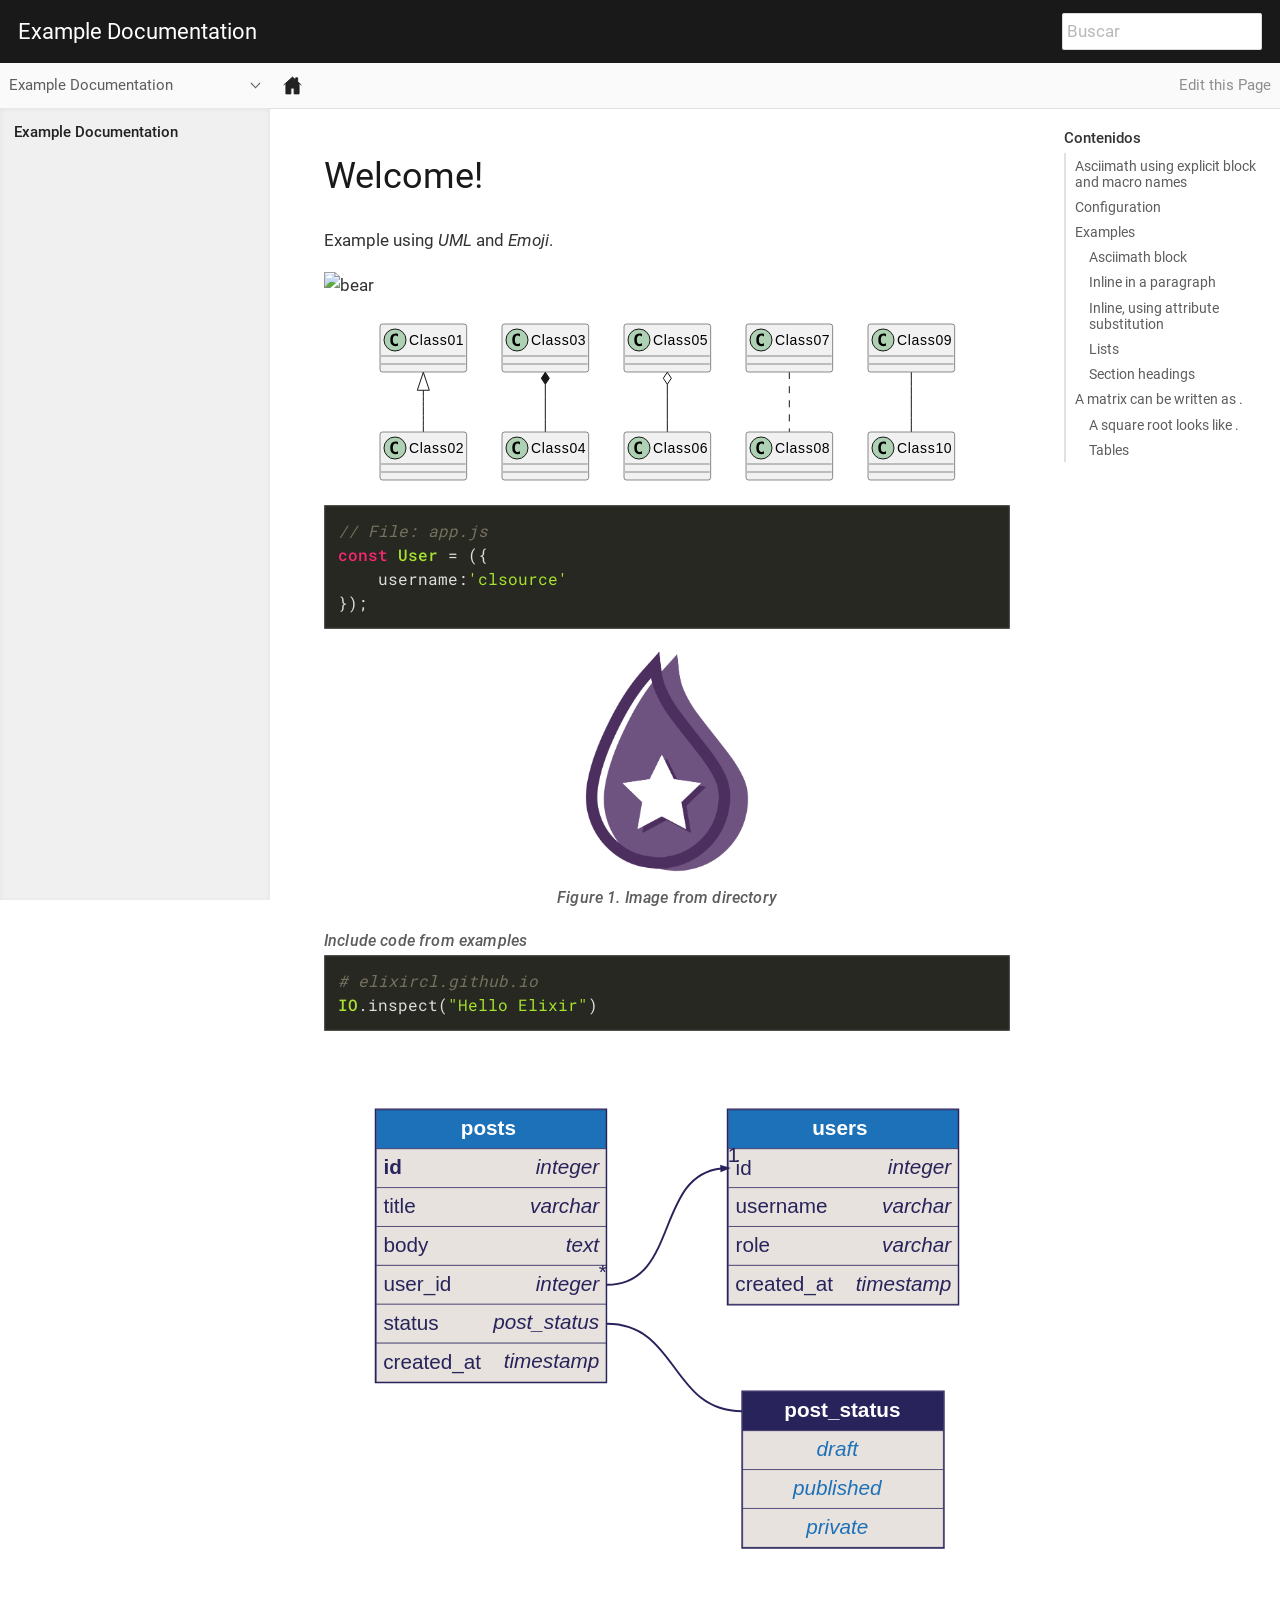
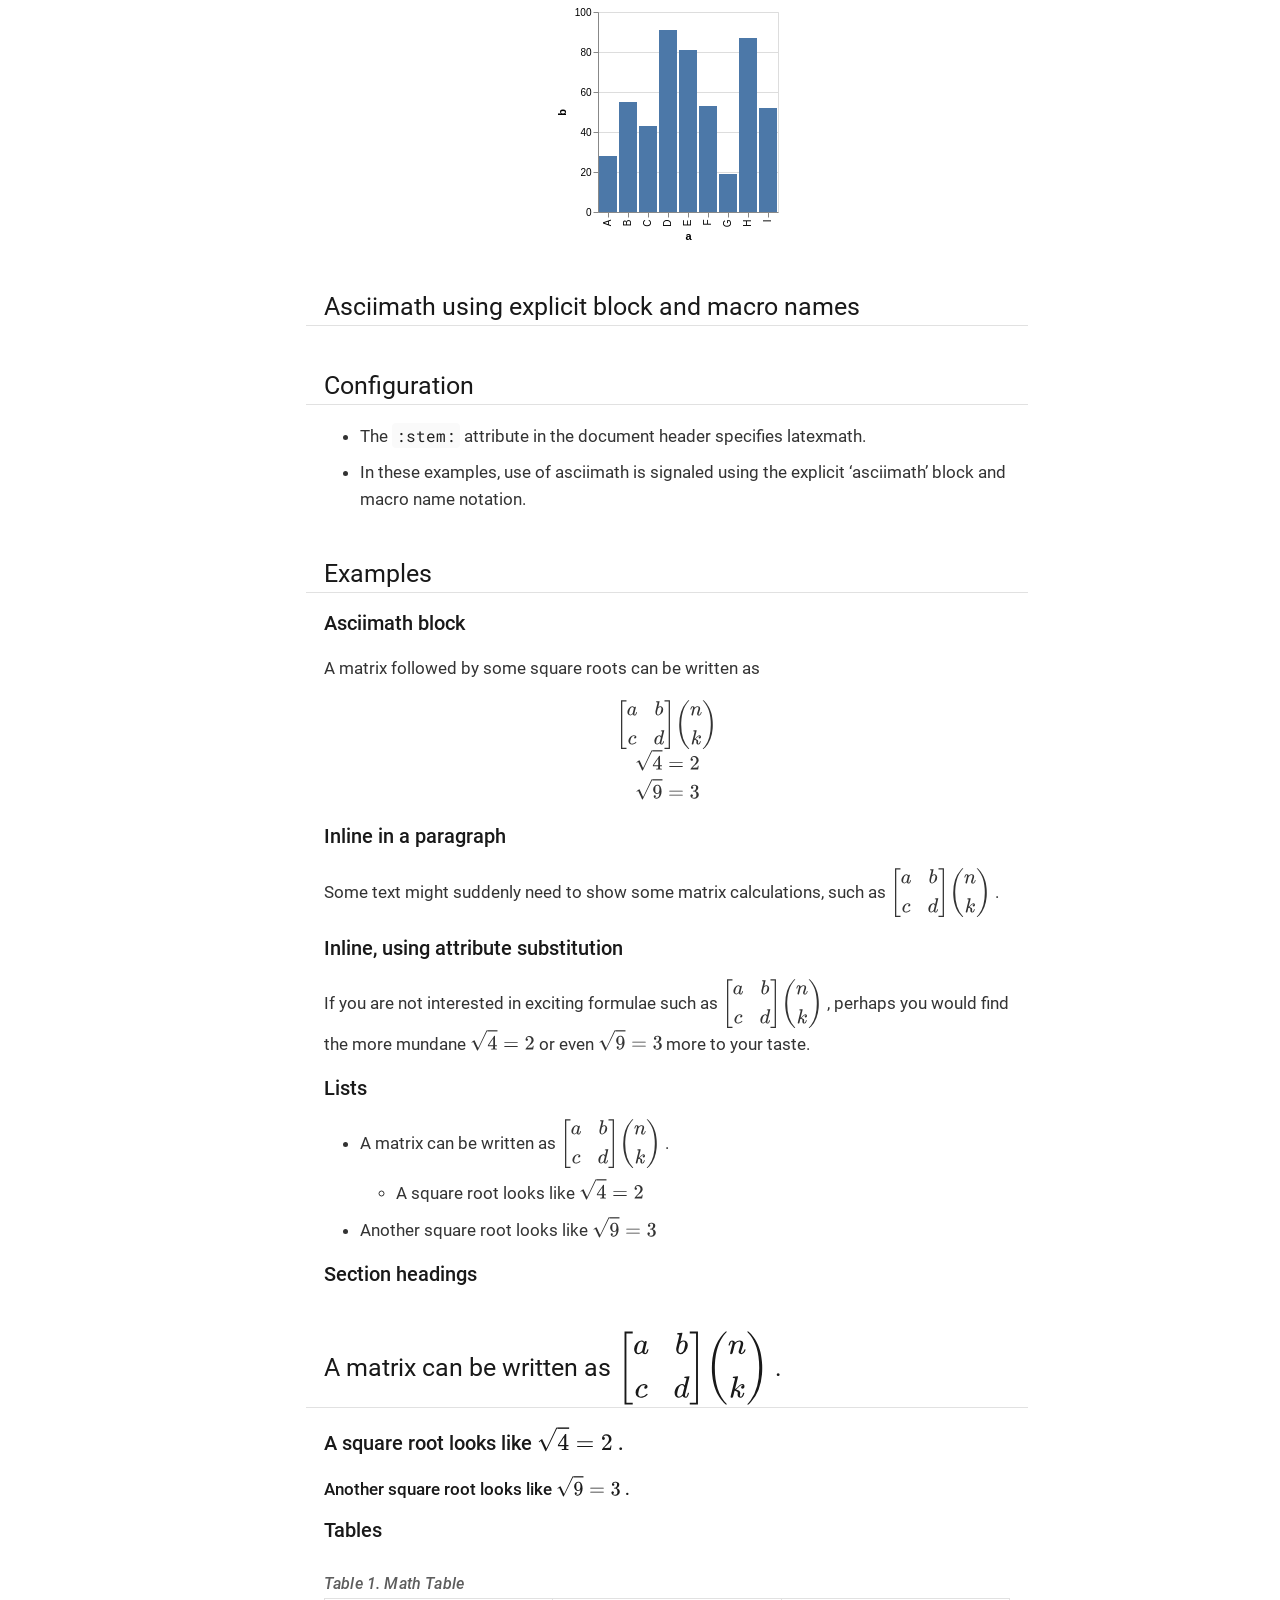
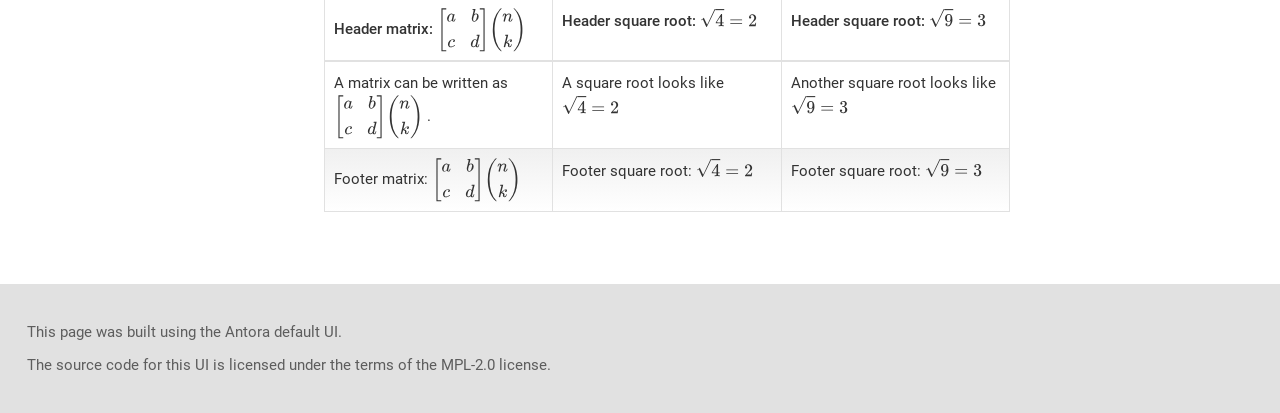
==== docs/index.html @ 85e5e0c6 "docs: add Antora bootstrap and generated site" ====
<!DOCTYPE html>
<html lang="en">
  <head>
    <meta charset="utf-8">
    <meta name="viewport" content="width=device-width,initial-scale=1">
    <title>Welcome! :: Example Documentation</title>
    <link rel="canonical" href="https://ninjascl.github.io/antora-docs-bootstrap/index.html">
    <meta name="generator" content="Antora 3.1.10">
    <link rel="stylesheet" href="./_/css/site.css">
    <link rel="stylesheet" href="./_/js/vendor/styles/monokai.css">  </head>
  <body class="article">
<header class="header">
  <nav class="navbar">
    <div class="navbar-brand">
      <a class="navbar-item" href="https://ninjascl.github.io/antora-docs-bootstrap">Example Documentation</a>
      <div class="navbar-item search hide-for-print">
        <div id="search-field" class="field">
          <input id="search-input" type="text" placeholder="Buscar" autofocus>
        </div>
      </div>
      <button class="navbar-burger" aria-controls="topbar-nav" aria-expanded="false" aria-label="Menu">
        <span></span>
        <span></span>
        <span></span>
      </button>
    </div>
    <!--
    <div id="topbar-nav" class="navbar-menu">
      <div class="navbar-end">
        <a class="navbar-item" href="#">Home</a>
        <div class="navbar-item has-dropdown is-hoverable">
          <a class="navbar-link" href="#">Products</a>
          <div class="navbar-dropdown">
            <a class="navbar-item" href="#">Product A</a>
            <a class="navbar-item" href="#">Product B</a>
            <a class="navbar-item" href="#">Product C</a>
          </div>
        </div>
        <div class="navbar-item has-dropdown is-hoverable">
          <a class="navbar-link" href="#">Services</a>
          <div class="navbar-dropdown">
            <a class="navbar-item" href="#">Service A</a>
            <a class="navbar-item" href="#">Service B</a>
            <a class="navbar-item" href="#">Service C</a>
          </div>
        </div>
        <div class="navbar-item">
          <span class="control">
            <a class="button is-primary" href="#">Download</a>
          </span>
        </div>
      </div>
    </div>
    -->
  </nav>
</header>
<div class="body">
<div class="nav-container" data-component="ROOT" data-version="">
  <aside class="nav">
    <div class="panels">
<div class="nav-panel-explore is-active" data-panel="explore">
  <div class="context">
    <span class="title">Example Documentation</span>
    <span class="version"></span>
  </div>
  <ul class="components">
    <li class="component is-current">
      <div class="title"><a href="index.html">Example Documentation</a></div>
    </li>
  </ul>
</div>
    </div>
  </aside>
</div>
<main class="article">
<div class="toolbar" role="navigation">
<button class="nav-toggle"></button>
  <a href="index.html" class="home-link is-current"></a>
<nav class="breadcrumbs" aria-label="breadcrumbs">
</nav>
<div class="edit-this-page"><a href="file:///antora/./modules/ROOT/pages/index.adoc">Edit this Page</a></div>
</div>
  <div class="content">
<aside class="toc sidebar" data-title="Contenidos" data-levels="2">
  <div class="toc-menu"></div>
</aside>
<article class="doc">
<h1 class="page">Welcome!</h1>
<div id="preamble">
<div class="sectionbody">
<div class="paragraph">
<p>Example using <em>UML</em> and <em>Emoji</em>.</p>
</div>
<div class="paragraph">
<p><span class="emoji"><img src="https://cdn.jsdelivr.net/npm/twemoji@latest/2/svg/1f43b.svg" alt="bear" width="85px" height="85px"></span></p>
</div>
<div class="imageblock kroki">
<div class="content">
<img src="_images/diag-baf677473c05c2e246abe12b3e474d20eb0a9b3d.svg" alt="Diagram">
</div>
</div>
<div class="listingblock">
<div class="content">
<pre class="highlightjs highlight"><code class="language-js hljs" data-lang="js">// File: app.js
const User = ({
    username:'clsource'
});</code></pre>
</div>
</div>
<div class="imageblock">
<div class="content">
<img src="_images/elixircl.png" alt="elixircl" width="25%">
</div>
<div class="title">Figure 1. Image from directory</div>
</div>
<div class="listingblock">
<div class="title">Include code from examples</div>
<div class="content">
<pre class="highlightjs highlight"><code class="language-elixir hljs" data-lang="elixir"># elixircl.github.io
IO.inspect("Hello Elixir")</code></pre>
</div>
</div>
<div class="imageblock kroki">
<div class="content">
<img src="_images/diag-21f878623b950ab57f15e97aa4b6cadd389088be.svg" alt="Diagram">
</div>
</div>
<div class="imageblock kroki">
<div class="content">
<img src="_images/diag-f9a1eeb140859d1ab6ca2bc03ad471c417f0d468.svg" alt="Diagram">
</div>
</div>
</div>
</div>
<div class="sect1">
<h2 id="asciimath-using-explicit-block-and-macro-names"><a class="anchor" href="#asciimath-using-explicit-block-and-macro-names"></a>Asciimath using explicit block and macro names</h2>
<div class="sectionbody">

</div>
</div>
<div class="sect1">
<h2 id="configuration"><a class="anchor" href="#configuration"></a>Configuration</h2>
<div class="sectionbody">
<div class="ulist">
<ul>
<li>
<p>The <code>:stem:</code> attribute in the document header specifies latexmath.</p>
</li>
<li>
<p>In these examples, use of asciimath is signaled using the explicit &#8216;asciimath&#8217; block and macro name notation.</p>
</li>
</ul>
</div>
</div>
</div>
<div class="sect1">
<h2 id="examples"><a class="anchor" href="#examples"></a>Examples</h2>
<div class="sectionbody">
<div class="sect2">
<h3 id="asciimath-block"><a class="anchor" href="#asciimath-block"></a>Asciimath block</h3>
<div class="paragraph">
<p>A matrix followed by some square roots can be written as</p>
</div>
  <div class="stemblock">
    <div class="content halign-center valign-middle" style="padding-top: 1rem">
      <svg style="vertical-align: -2.184ex; overflow: visible;" xmlns="http://www.w3.org/2000/svg" width="11.26ex" height="5.5ex" role="img" focusable="false" viewBox="0 -1465.5 4977 2431"><g stroke="currentColor" fill="currentColor" stroke-width="0" transform="scale(1,-1)"><g data-mml-node="math"><g data-mml-node="mstyle"><g data-mml-node="mrow"><g data-mml-node="mo" transform="translate(0 -0.5)"><path data-c="5B" d="M247 -949V1450H516V1388H309V-887H516V-949H247Z"></path></g><g data-mml-node="mtable" transform="translate(528,0)"><g data-mml-node="mtr" transform="translate(0,715.5)"><g data-mml-node="mtd"><g data-mml-node="mi"><path data-c="1D44E" d="M33 157Q33 258 109 349T280 441Q331 441 370 392Q386 422 416 422Q429 422 439 414T449 394Q449 381 412 234T374 68Q374 43 381 35T402 26Q411 27 422 35Q443 55 463 131Q469 151 473 152Q475 153 483 153H487Q506 153 506 144Q506 138 501 117T481 63T449 13Q436 0 417 -8Q409 -10 393 -10Q359 -10 336 5T306 36L300 51Q299 52 296 50Q294 48 292 46Q233 -10 172 -10Q117 -10 75 30T33 157ZM351 328Q351 334 346 350T323 385T277 405Q242 405 210 374T160 293Q131 214 119 129Q119 126 119 118T118 106Q118 61 136 44T179 26Q217 26 254 59T298 110Q300 114 325 217T351 328Z"></path></g></g><g data-mml-node="mtd" transform="translate(1374.5,0)"><g data-mml-node="mi"><path data-c="1D44F" d="M73 647Q73 657 77 670T89 683Q90 683 161 688T234 694Q246 694 246 685T212 542Q204 508 195 472T180 418L176 399Q176 396 182 402Q231 442 283 442Q345 442 383 396T422 280Q422 169 343 79T173 -11Q123 -11 82 27T40 150V159Q40 180 48 217T97 414Q147 611 147 623T109 637Q104 637 101 637H96Q86 637 83 637T76 640T73 647ZM336 325V331Q336 405 275 405Q258 405 240 397T207 376T181 352T163 330L157 322L136 236Q114 150 114 114Q114 66 138 42Q154 26 178 26Q211 26 245 58Q270 81 285 114T318 219Q336 291 336 325Z"></path></g></g></g><g data-mml-node="mtr" transform="translate(0,-715.5)"><g data-mml-node="mtd" transform="translate(48,0)"><g data-mml-node="mi"><path data-c="1D450" d="M34 159Q34 268 120 355T306 442Q362 442 394 418T427 355Q427 326 408 306T360 285Q341 285 330 295T319 325T330 359T352 380T366 386H367Q367 388 361 392T340 400T306 404Q276 404 249 390Q228 381 206 359Q162 315 142 235T121 119Q121 73 147 50Q169 26 205 26H209Q321 26 394 111Q403 121 406 121Q410 121 419 112T429 98T420 83T391 55T346 25T282 0T202 -11Q127 -11 81 37T34 159Z"></path></g></g><g data-mml-node="mtd" transform="translate(1329,0)"><g data-mml-node="mi"><path data-c="1D451" d="M366 683Q367 683 438 688T511 694Q523 694 523 686Q523 679 450 384T375 83T374 68Q374 26 402 26Q411 27 422 35Q443 55 463 131Q469 151 473 152Q475 153 483 153H487H491Q506 153 506 145Q506 140 503 129Q490 79 473 48T445 8T417 -8Q409 -10 393 -10Q359 -10 336 5T306 36L300 51Q299 52 296 50Q294 48 292 46Q233 -10 172 -10Q117 -10 75 30T33 157Q33 205 53 255T101 341Q148 398 195 420T280 442Q336 442 364 400Q369 394 369 396Q370 400 396 505T424 616Q424 629 417 632T378 637H357Q351 643 351 645T353 664Q358 683 366 683ZM352 326Q329 405 277 405Q242 405 210 374T160 293Q131 214 119 129Q119 126 119 118T118 106Q118 61 136 44T179 26Q233 26 290 98L298 109L352 326Z"></path></g></g></g></g><g data-mml-node="mo" transform="translate(2377,0) translate(0 -0.5)"><path data-c="5D" d="M11 1388V1450H280V-949H11V-887H218V1388H11Z"></path></g></g><g data-mml-node="mrow" transform="translate(2905,0)"><g data-mml-node="mo" transform="translate(0 -0.5)"><path data-c="28" d="M701 -940Q701 -943 695 -949H664Q662 -947 636 -922T591 -879T537 -818T475 -737T412 -636T350 -511T295 -362T250 -186T221 17T209 251Q209 962 573 1361Q596 1386 616 1405T649 1437T664 1450H695Q701 1444 701 1441Q701 1436 681 1415T629 1356T557 1261T476 1118T400 927T340 675T308 359Q306 321 306 250Q306 -139 400 -430T690 -924Q701 -936 701 -940Z"></path></g><g data-mml-node="mtable" transform="translate(736,0)"><g data-mml-node="mtr" transform="translate(0,715.5)"><g data-mml-node="mtd"><g data-mml-node="mi"><path data-c="1D45B" d="M21 287Q22 293 24 303T36 341T56 388T89 425T135 442Q171 442 195 424T225 390T231 369Q231 367 232 367L243 378Q304 442 382 442Q436 442 469 415T503 336T465 179T427 52Q427 26 444 26Q450 26 453 27Q482 32 505 65T540 145Q542 153 560 153Q580 153 580 145Q580 144 576 130Q568 101 554 73T508 17T439 -10Q392 -10 371 17T350 73Q350 92 386 193T423 345Q423 404 379 404H374Q288 404 229 303L222 291L189 157Q156 26 151 16Q138 -11 108 -11Q95 -11 87 -5T76 7T74 17Q74 30 112 180T152 343Q153 348 153 366Q153 405 129 405Q91 405 66 305Q60 285 60 284Q58 278 41 278H27Q21 284 21 287Z"></path></g></g></g><g data-mml-node="mtr" transform="translate(0,-715.5)"><g data-mml-node="mtd" transform="translate(39.5,0)"><g data-mml-node="mi"><path data-c="1D458" d="M121 647Q121 657 125 670T137 683Q138 683 209 688T282 694Q294 694 294 686Q294 679 244 477Q194 279 194 272Q213 282 223 291Q247 309 292 354T362 415Q402 442 438 442Q468 442 485 423T503 369Q503 344 496 327T477 302T456 291T438 288Q418 288 406 299T394 328Q394 353 410 369T442 390L458 393Q446 405 434 405H430Q398 402 367 380T294 316T228 255Q230 254 243 252T267 246T293 238T320 224T342 206T359 180T365 147Q365 130 360 106T354 66Q354 26 381 26Q429 26 459 145Q461 153 479 153H483Q499 153 499 144Q499 139 496 130Q455 -11 378 -11Q333 -11 305 15T277 90Q277 108 280 121T283 145Q283 167 269 183T234 206T200 217T182 220H180Q168 178 159 139T145 81T136 44T129 20T122 7T111 -2Q98 -11 83 -11Q66 -11 57 -1T48 16Q48 26 85 176T158 471L195 616Q196 629 188 632T149 637H144Q134 637 131 637T124 640T121 647Z"></path></g></g></g></g><g data-mml-node="mo" transform="translate(1336,0) translate(0 -0.5)"><path data-c="29" d="M34 1438Q34 1446 37 1448T50 1450H56H71Q73 1448 99 1423T144 1380T198 1319T260 1238T323 1137T385 1013T440 864T485 688T514 485T526 251Q526 134 519 53Q472 -519 162 -860Q139 -885 119 -904T86 -936T71 -949H56Q43 -949 39 -947T34 -937Q88 -883 140 -813Q428 -430 428 251Q428 453 402 628T338 922T245 1146T145 1309T46 1425Q44 1427 42 1429T39 1433T36 1436L34 1438Z"></path></g></g></g></g></g></svg>
<br/>
<svg style="vertical-align: -0.186ex; overflow: visible;" xmlns="http://www.w3.org/2000/svg" width="7.209ex" height="2.479ex" role="img" focusable="false" viewBox="0 -1013.8 3186.6 1095.8"><g stroke="currentColor" fill="currentColor" stroke-width="0" transform="scale(1,-1)"><g data-mml-node="math"><g data-mml-node="mstyle"><g data-mml-node="msqrt"><g transform="translate(853,0)"><g data-mml-node="mrow"><g data-mml-node="mn"><path data-c="34" d="M462 0Q444 3 333 3Q217 3 199 0H190V46H221Q241 46 248 46T265 48T279 53T286 61Q287 63 287 115V165H28V211L179 442Q332 674 334 675Q336 677 355 677H373L379 671V211H471V165H379V114Q379 73 379 66T385 54Q393 47 442 46H471V0H462ZM293 211V545L74 212L183 211H293Z"></path></g></g></g><g data-mml-node="mo" transform="translate(0,153.8)"><path data-c="221A" d="M95 178Q89 178 81 186T72 200T103 230T169 280T207 309Q209 311 212 311H213Q219 311 227 294T281 177Q300 134 312 108L397 -77Q398 -77 501 136T707 565T814 786Q820 800 834 800Q841 800 846 794T853 782V776L620 293L385 -193Q381 -200 366 -200Q357 -200 354 -197Q352 -195 256 15L160 225L144 214Q129 202 113 190T95 178Z"></path></g><rect width="500" height="60" x="853" y="893.8"></rect></g><g data-mml-node="mo" transform="translate(1630.8,0)"><path data-c="3D" d="M56 347Q56 360 70 367H707Q722 359 722 347Q722 336 708 328L390 327H72Q56 332 56 347ZM56 153Q56 168 72 173H708Q722 163 722 153Q722 140 707 133H70Q56 140 56 153Z"></path></g><g data-mml-node="mn" transform="translate(2686.6,0)"><path data-c="32" d="M109 429Q82 429 66 447T50 491Q50 562 103 614T235 666Q326 666 387 610T449 465Q449 422 429 383T381 315T301 241Q265 210 201 149L142 93L218 92Q375 92 385 97Q392 99 409 186V189H449V186Q448 183 436 95T421 3V0H50V19V31Q50 38 56 46T86 81Q115 113 136 137Q145 147 170 174T204 211T233 244T261 278T284 308T305 340T320 369T333 401T340 431T343 464Q343 527 309 573T212 619Q179 619 154 602T119 569T109 550Q109 549 114 549Q132 549 151 535T170 489Q170 464 154 447T109 429Z"></path></g></g></g></g></svg>
<br/>
<svg style="vertical-align: -0.186ex; overflow: visible;" xmlns="http://www.w3.org/2000/svg" width="7.209ex" height="2.442ex" role="img" focusable="false" viewBox="0 -997.3 3186.6 1079.3"><g stroke="currentColor" fill="currentColor" stroke-width="0" transform="scale(1,-1)"><g data-mml-node="math"><g data-mml-node="mstyle"><g data-mml-node="msqrt"><g transform="translate(853,0)"><g data-mml-node="mrow"><g data-mml-node="mn"><path data-c="39" d="M352 287Q304 211 232 211Q154 211 104 270T44 396Q42 412 42 436V444Q42 537 111 606Q171 666 243 666Q245 666 249 666T257 665H261Q273 665 286 663T323 651T370 619T413 560Q456 472 456 334Q456 194 396 97Q361 41 312 10T208 -22Q147 -22 108 7T68 93T121 149Q143 149 158 135T173 96Q173 78 164 65T148 49T135 44L131 43Q131 41 138 37T164 27T206 22H212Q272 22 313 86Q352 142 352 280V287ZM244 248Q292 248 321 297T351 430Q351 508 343 542Q341 552 337 562T323 588T293 615T246 625Q208 625 181 598Q160 576 154 546T147 441Q147 358 152 329T172 282Q197 248 244 248Z"></path></g></g></g><g data-mml-node="mo" transform="translate(0,137.2)"><path data-c="221A" d="M95 178Q89 178 81 186T72 200T103 230T169 280T207 309Q209 311 212 311H213Q219 311 227 294T281 177Q300 134 312 108L397 -77Q398 -77 501 136T707 565T814 786Q820 800 834 800Q841 800 846 794T853 782V776L620 293L385 -193Q381 -200 366 -200Q357 -200 354 -197Q352 -195 256 15L160 225L144 214Q129 202 113 190T95 178Z"></path></g><rect width="500" height="60" x="853" y="877.2"></rect></g><g data-mml-node="mo" transform="translate(1630.8,0)"><path data-c="3D" d="M56 347Q56 360 70 367H707Q722 359 722 347Q722 336 708 328L390 327H72Q56 332 56 347ZM56 153Q56 168 72 173H708Q722 163 722 153Q722 140 707 133H70Q56 140 56 153Z"></path></g><g data-mml-node="mn" transform="translate(2686.6,0)"><path data-c="33" d="M127 463Q100 463 85 480T69 524Q69 579 117 622T233 665Q268 665 277 664Q351 652 390 611T430 522Q430 470 396 421T302 350L299 348Q299 347 308 345T337 336T375 315Q457 262 457 175Q457 96 395 37T238 -22Q158 -22 100 21T42 130Q42 158 60 175T105 193Q133 193 151 175T169 130Q169 119 166 110T159 94T148 82T136 74T126 70T118 67L114 66Q165 21 238 21Q293 21 321 74Q338 107 338 175V195Q338 290 274 322Q259 328 213 329L171 330L168 332Q166 335 166 348Q166 366 174 366Q202 366 232 371Q266 376 294 413T322 525V533Q322 590 287 612Q265 626 240 626Q208 626 181 615T143 592T132 580H135Q138 579 143 578T153 573T165 566T175 555T183 540T186 520Q186 498 172 481T127 463Z"></path></g></g></g></g></svg>
    </div>
  </div>
</div>
<div class="sect2">
<h3 id="inline-in-a-paragraph"><a class="anchor" href="#inline-in-a-paragraph"></a>Inline in a paragraph</h3>
<div class="paragraph">
<p>Some text might suddenly need to show some matrix calculations, such as <span class="steminline"> <svg style="vertical-align: -2.184ex; overflow: visible;" xmlns="http://www.w3.org/2000/svg" width="11.26ex" height="5.5ex" role="img" focusable="false" viewBox="0 -1465.5 4977 2431"><g stroke="currentColor" fill="currentColor" stroke-width="0" transform="scale(1,-1)"><g data-mml-node="math"><g data-mml-node="mstyle"><g data-mml-node="mrow"><g data-mml-node="mo" transform="translate(0 -0.5)"><path data-c="5B" d="M247 -949V1450H516V1388H309V-887H516V-949H247Z"></path></g><g data-mml-node="mtable" transform="translate(528,0)"><g data-mml-node="mtr" transform="translate(0,715.5)"><g data-mml-node="mtd"><g data-mml-node="mi"><path data-c="1D44E" d="M33 157Q33 258 109 349T280 441Q331 441 370 392Q386 422 416 422Q429 422 439 414T449 394Q449 381 412 234T374 68Q374 43 381 35T402 26Q411 27 422 35Q443 55 463 131Q469 151 473 152Q475 153 483 153H487Q506 153 506 144Q506 138 501 117T481 63T449 13Q436 0 417 -8Q409 -10 393 -10Q359 -10 336 5T306 36L300 51Q299 52 296 50Q294 48 292 46Q233 -10 172 -10Q117 -10 75 30T33 157ZM351 328Q351 334 346 350T323 385T277 405Q242 405 210 374T160 293Q131 214 119 129Q119 126 119 118T118 106Q118 61 136 44T179 26Q217 26 254 59T298 110Q300 114 325 217T351 328Z"></path></g></g><g data-mml-node="mtd" transform="translate(1374.5,0)"><g data-mml-node="mi"><path data-c="1D44F" d="M73 647Q73 657 77 670T89 683Q90 683 161 688T234 694Q246 694 246 685T212 542Q204 508 195 472T180 418L176 399Q176 396 182 402Q231 442 283 442Q345 442 383 396T422 280Q422 169 343 79T173 -11Q123 -11 82 27T40 150V159Q40 180 48 217T97 414Q147 611 147 623T109 637Q104 637 101 637H96Q86 637 83 637T76 640T73 647ZM336 325V331Q336 405 275 405Q258 405 240 397T207 376T181 352T163 330L157 322L136 236Q114 150 114 114Q114 66 138 42Q154 26 178 26Q211 26 245 58Q270 81 285 114T318 219Q336 291 336 325Z"></path></g></g></g><g data-mml-node="mtr" transform="translate(0,-715.5)"><g data-mml-node="mtd" transform="translate(48,0)"><g data-mml-node="mi"><path data-c="1D450" d="M34 159Q34 268 120 355T306 442Q362 442 394 418T427 355Q427 326 408 306T360 285Q341 285 330 295T319 325T330 359T352 380T366 386H367Q367 388 361 392T340 400T306 404Q276 404 249 390Q228 381 206 359Q162 315 142 235T121 119Q121 73 147 50Q169 26 205 26H209Q321 26 394 111Q403 121 406 121Q410 121 419 112T429 98T420 83T391 55T346 25T282 0T202 -11Q127 -11 81 37T34 159Z"></path></g></g><g data-mml-node="mtd" transform="translate(1329,0)"><g data-mml-node="mi"><path data-c="1D451" d="M366 683Q367 683 438 688T511 694Q523 694 523 686Q523 679 450 384T375 83T374 68Q374 26 402 26Q411 27 422 35Q443 55 463 131Q469 151 473 152Q475 153 483 153H487H491Q506 153 506 145Q506 140 503 129Q490 79 473 48T445 8T417 -8Q409 -10 393 -10Q359 -10 336 5T306 36L300 51Q299 52 296 50Q294 48 292 46Q233 -10 172 -10Q117 -10 75 30T33 157Q33 205 53 255T101 341Q148 398 195 420T280 442Q336 442 364 400Q369 394 369 396Q370 400 396 505T424 616Q424 629 417 632T378 637H357Q351 643 351 645T353 664Q358 683 366 683ZM352 326Q329 405 277 405Q242 405 210 374T160 293Q131 214 119 129Q119 126 119 118T118 106Q118 61 136 44T179 26Q233 26 290 98L298 109L352 326Z"></path></g></g></g></g><g data-mml-node="mo" transform="translate(2377,0) translate(0 -0.5)"><path data-c="5D" d="M11 1388V1450H280V-949H11V-887H218V1388H11Z"></path></g></g><g data-mml-node="mrow" transform="translate(2905,0)"><g data-mml-node="mo" transform="translate(0 -0.5)"><path data-c="28" d="M701 -940Q701 -943 695 -949H664Q662 -947 636 -922T591 -879T537 -818T475 -737T412 -636T350 -511T295 -362T250 -186T221 17T209 251Q209 962 573 1361Q596 1386 616 1405T649 1437T664 1450H695Q701 1444 701 1441Q701 1436 681 1415T629 1356T557 1261T476 1118T400 927T340 675T308 359Q306 321 306 250Q306 -139 400 -430T690 -924Q701 -936 701 -940Z"></path></g><g data-mml-node="mtable" transform="translate(736,0)"><g data-mml-node="mtr" transform="translate(0,715.5)"><g data-mml-node="mtd"><g data-mml-node="mi"><path data-c="1D45B" d="M21 287Q22 293 24 303T36 341T56 388T89 425T135 442Q171 442 195 424T225 390T231 369Q231 367 232 367L243 378Q304 442 382 442Q436 442 469 415T503 336T465 179T427 52Q427 26 444 26Q450 26 453 27Q482 32 505 65T540 145Q542 153 560 153Q580 153 580 145Q580 144 576 130Q568 101 554 73T508 17T439 -10Q392 -10 371 17T350 73Q350 92 386 193T423 345Q423 404 379 404H374Q288 404 229 303L222 291L189 157Q156 26 151 16Q138 -11 108 -11Q95 -11 87 -5T76 7T74 17Q74 30 112 180T152 343Q153 348 153 366Q153 405 129 405Q91 405 66 305Q60 285 60 284Q58 278 41 278H27Q21 284 21 287Z"></path></g></g></g><g data-mml-node="mtr" transform="translate(0,-715.5)"><g data-mml-node="mtd" transform="translate(39.5,0)"><g data-mml-node="mi"><path data-c="1D458" d="M121 647Q121 657 125 670T137 683Q138 683 209 688T282 694Q294 694 294 686Q294 679 244 477Q194 279 194 272Q213 282 223 291Q247 309 292 354T362 415Q402 442 438 442Q468 442 485 423T503 369Q503 344 496 327T477 302T456 291T438 288Q418 288 406 299T394 328Q394 353 410 369T442 390L458 393Q446 405 434 405H430Q398 402 367 380T294 316T228 255Q230 254 243 252T267 246T293 238T320 224T342 206T359 180T365 147Q365 130 360 106T354 66Q354 26 381 26Q429 26 459 145Q461 153 479 153H483Q499 153 499 144Q499 139 496 130Q455 -11 378 -11Q333 -11 305 15T277 90Q277 108 280 121T283 145Q283 167 269 183T234 206T200 217T182 220H180Q168 178 159 139T145 81T136 44T129 20T122 7T111 -2Q98 -11 83 -11Q66 -11 57 -1T48 16Q48 26 85 176T158 471L195 616Q196 629 188 632T149 637H144Q134 637 131 637T124 640T121 647Z"></path></g></g></g></g><g data-mml-node="mo" transform="translate(1336,0) translate(0 -0.5)"><path data-c="29" d="M34 1438Q34 1446 37 1448T50 1450H56H71Q73 1448 99 1423T144 1380T198 1319T260 1238T323 1137T385 1013T440 864T485 688T514 485T526 251Q526 134 519 53Q472 -519 162 -860Q139 -885 119 -904T86 -936T71 -949H56Q43 -949 39 -947T34 -937Q88 -883 140 -813Q428 -430 428 251Q428 453 402 628T338 922T245 1146T145 1309T46 1425Q44 1427 42 1429T39 1433T36 1436L34 1438Z"></path></g></g></g></g></g></svg> </span>.</p>
</div>
</div>
<div class="sect2">
<h3 id="inline-using-attribute-substitution"><a class="anchor" href="#inline-using-attribute-substitution"></a>Inline, using attribute substitution</h3>
<div class="paragraph">
<p>If you are not interested in exciting formulae such as <span class="steminline"> <svg style="vertical-align: -2.184ex; overflow: visible;" xmlns="http://www.w3.org/2000/svg" width="11.26ex" height="5.5ex" role="img" focusable="false" viewBox="0 -1465.5 4977 2431"><g stroke="currentColor" fill="currentColor" stroke-width="0" transform="scale(1,-1)"><g data-mml-node="math"><g data-mml-node="mstyle"><g data-mml-node="mrow"><g data-mml-node="mo" transform="translate(0 -0.5)"><path data-c="5B" d="M247 -949V1450H516V1388H309V-887H516V-949H247Z"></path></g><g data-mml-node="mtable" transform="translate(528,0)"><g data-mml-node="mtr" transform="translate(0,715.5)"><g data-mml-node="mtd"><g data-mml-node="mi"><path data-c="1D44E" d="M33 157Q33 258 109 349T280 441Q331 441 370 392Q386 422 416 422Q429 422 439 414T449 394Q449 381 412 234T374 68Q374 43 381 35T402 26Q411 27 422 35Q443 55 463 131Q469 151 473 152Q475 153 483 153H487Q506 153 506 144Q506 138 501 117T481 63T449 13Q436 0 417 -8Q409 -10 393 -10Q359 -10 336 5T306 36L300 51Q299 52 296 50Q294 48 292 46Q233 -10 172 -10Q117 -10 75 30T33 157ZM351 328Q351 334 346 350T323 385T277 405Q242 405 210 374T160 293Q131 214 119 129Q119 126 119 118T118 106Q118 61 136 44T179 26Q217 26 254 59T298 110Q300 114 325 217T351 328Z"></path></g></g><g data-mml-node="mtd" transform="translate(1374.5,0)"><g data-mml-node="mi"><path data-c="1D44F" d="M73 647Q73 657 77 670T89 683Q90 683 161 688T234 694Q246 694 246 685T212 542Q204 508 195 472T180 418L176 399Q176 396 182 402Q231 442 283 442Q345 442 383 396T422 280Q422 169 343 79T173 -11Q123 -11 82 27T40 150V159Q40 180 48 217T97 414Q147 611 147 623T109 637Q104 637 101 637H96Q86 637 83 637T76 640T73 647ZM336 325V331Q336 405 275 405Q258 405 240 397T207 376T181 352T163 330L157 322L136 236Q114 150 114 114Q114 66 138 42Q154 26 178 26Q211 26 245 58Q270 81 285 114T318 219Q336 291 336 325Z"></path></g></g></g><g data-mml-node="mtr" transform="translate(0,-715.5)"><g data-mml-node="mtd" transform="translate(48,0)"><g data-mml-node="mi"><path data-c="1D450" d="M34 159Q34 268 120 355T306 442Q362 442 394 418T427 355Q427 326 408 306T360 285Q341 285 330 295T319 325T330 359T352 380T366 386H367Q367 388 361 392T340 400T306 404Q276 404 249 390Q228 381 206 359Q162 315 142 235T121 119Q121 73 147 50Q169 26 205 26H209Q321 26 394 111Q403 121 406 121Q410 121 419 112T429 98T420 83T391 55T346 25T282 0T202 -11Q127 -11 81 37T34 159Z"></path></g></g><g data-mml-node="mtd" transform="translate(1329,0)"><g data-mml-node="mi"><path data-c="1D451" d="M366 683Q367 683 438 688T511 694Q523 694 523 686Q523 679 450 384T375 83T374 68Q374 26 402 26Q411 27 422 35Q443 55 463 131Q469 151 473 152Q475 153 483 153H487H491Q506 153 506 145Q506 140 503 129Q490 79 473 48T445 8T417 -8Q409 -10 393 -10Q359 -10 336 5T306 36L300 51Q299 52 296 50Q294 48 292 46Q233 -10 172 -10Q117 -10 75 30T33 157Q33 205 53 255T101 341Q148 398 195 420T280 442Q336 442 364 400Q369 394 369 396Q370 400 396 505T424 616Q424 629 417 632T378 637H357Q351 643 351 645T353 664Q358 683 366 683ZM352 326Q329 405 277 405Q242 405 210 374T160 293Q131 214 119 129Q119 126 119 118T118 106Q118 61 136 44T179 26Q233 26 290 98L298 109L352 326Z"></path></g></g></g></g><g data-mml-node="mo" transform="translate(2377,0) translate(0 -0.5)"><path data-c="5D" d="M11 1388V1450H280V-949H11V-887H218V1388H11Z"></path></g></g><g data-mml-node="mrow" transform="translate(2905,0)"><g data-mml-node="mo" transform="translate(0 -0.5)"><path data-c="28" d="M701 -940Q701 -943 695 -949H664Q662 -947 636 -922T591 -879T537 -818T475 -737T412 -636T350 -511T295 -362T250 -186T221 17T209 251Q209 962 573 1361Q596 1386 616 1405T649 1437T664 1450H695Q701 1444 701 1441Q701 1436 681 1415T629 1356T557 1261T476 1118T400 927T340 675T308 359Q306 321 306 250Q306 -139 400 -430T690 -924Q701 -936 701 -940Z"></path></g><g data-mml-node="mtable" transform="translate(736,0)"><g data-mml-node="mtr" transform="translate(0,715.5)"><g data-mml-node="mtd"><g data-mml-node="mi"><path data-c="1D45B" d="M21 287Q22 293 24 303T36 341T56 388T89 425T135 442Q171 442 195 424T225 390T231 369Q231 367 232 367L243 378Q304 442 382 442Q436 442 469 415T503 336T465 179T427 52Q427 26 444 26Q450 26 453 27Q482 32 505 65T540 145Q542 153 560 153Q580 153 580 145Q580 144 576 130Q568 101 554 73T508 17T439 -10Q392 -10 371 17T350 73Q350 92 386 193T423 345Q423 404 379 404H374Q288 404 229 303L222 291L189 157Q156 26 151 16Q138 -11 108 -11Q95 -11 87 -5T76 7T74 17Q74 30 112 180T152 343Q153 348 153 366Q153 405 129 405Q91 405 66 305Q60 285 60 284Q58 278 41 278H27Q21 284 21 287Z"></path></g></g></g><g data-mml-node="mtr" transform="translate(0,-715.5)"><g data-mml-node="mtd" transform="translate(39.5,0)"><g data-mml-node="mi"><path data-c="1D458" d="M121 647Q121 657 125 670T137 683Q138 683 209 688T282 694Q294 694 294 686Q294 679 244 477Q194 279 194 272Q213 282 223 291Q247 309 292 354T362 415Q402 442 438 442Q468 442 485 423T503 369Q503 344 496 327T477 302T456 291T438 288Q418 288 406 299T394 328Q394 353 410 369T442 390L458 393Q446 405 434 405H430Q398 402 367 380T294 316T228 255Q230 254 243 252T267 246T293 238T320 224T342 206T359 180T365 147Q365 130 360 106T354 66Q354 26 381 26Q429 26 459 145Q461 153 479 153H483Q499 153 499 144Q499 139 496 130Q455 -11 378 -11Q333 -11 305 15T277 90Q277 108 280 121T283 145Q283 167 269 183T234 206T200 217T182 220H180Q168 178 159 139T145 81T136 44T129 20T122 7T111 -2Q98 -11 83 -11Q66 -11 57 -1T48 16Q48 26 85 176T158 471L195 616Q196 629 188 632T149 637H144Q134 637 131 637T124 640T121 647Z"></path></g></g></g></g><g data-mml-node="mo" transform="translate(1336,0) translate(0 -0.5)"><path data-c="29" d="M34 1438Q34 1446 37 1448T50 1450H56H71Q73 1448 99 1423T144 1380T198 1319T260 1238T323 1137T385 1013T440 864T485 688T514 485T526 251Q526 134 519 53Q472 -519 162 -860Q139 -885 119 -904T86 -936T71 -949H56Q43 -949 39 -947T34 -937Q88 -883 140 -813Q428 -430 428 251Q428 453 402 628T338 922T245 1146T145 1309T46 1425Q44 1427 42 1429T39 1433T36 1436L34 1438Z"></path></g></g></g></g></g></svg> </span>, perhaps you would find the more mundane <span class="steminline"> <svg style="vertical-align: -0.186ex; overflow: visible;" xmlns="http://www.w3.org/2000/svg" width="7.209ex" height="2.479ex" role="img" focusable="false" viewBox="0 -1013.8 3186.6 1095.8"><g stroke="currentColor" fill="currentColor" stroke-width="0" transform="scale(1,-1)"><g data-mml-node="math"><g data-mml-node="mstyle"><g data-mml-node="msqrt"><g transform="translate(853,0)"><g data-mml-node="mrow"><g data-mml-node="mn"><path data-c="34" d="M462 0Q444 3 333 3Q217 3 199 0H190V46H221Q241 46 248 46T265 48T279 53T286 61Q287 63 287 115V165H28V211L179 442Q332 674 334 675Q336 677 355 677H373L379 671V211H471V165H379V114Q379 73 379 66T385 54Q393 47 442 46H471V0H462ZM293 211V545L74 212L183 211H293Z"></path></g></g></g><g data-mml-node="mo" transform="translate(0,153.8)"><path data-c="221A" d="M95 178Q89 178 81 186T72 200T103 230T169 280T207 309Q209 311 212 311H213Q219 311 227 294T281 177Q300 134 312 108L397 -77Q398 -77 501 136T707 565T814 786Q820 800 834 800Q841 800 846 794T853 782V776L620 293L385 -193Q381 -200 366 -200Q357 -200 354 -197Q352 -195 256 15L160 225L144 214Q129 202 113 190T95 178Z"></path></g><rect width="500" height="60" x="853" y="893.8"></rect></g><g data-mml-node="mo" transform="translate(1630.8,0)"><path data-c="3D" d="M56 347Q56 360 70 367H707Q722 359 722 347Q722 336 708 328L390 327H72Q56 332 56 347ZM56 153Q56 168 72 173H708Q722 163 722 153Q722 140 707 133H70Q56 140 56 153Z"></path></g><g data-mml-node="mn" transform="translate(2686.6,0)"><path data-c="32" d="M109 429Q82 429 66 447T50 491Q50 562 103 614T235 666Q326 666 387 610T449 465Q449 422 429 383T381 315T301 241Q265 210 201 149L142 93L218 92Q375 92 385 97Q392 99 409 186V189H449V186Q448 183 436 95T421 3V0H50V19V31Q50 38 56 46T86 81Q115 113 136 137Q145 147 170 174T204 211T233 244T261 278T284 308T305 340T320 369T333 401T340 431T343 464Q343 527 309 573T212 619Q179 619 154 602T119 569T109 550Q109 549 114 549Q132 549 151 535T170 489Q170 464 154 447T109 429Z"></path></g></g></g></g></svg> </span> or even <span class="steminline"> <svg style="vertical-align: -0.186ex; overflow: visible;" xmlns="http://www.w3.org/2000/svg" width="7.209ex" height="2.442ex" role="img" focusable="false" viewBox="0 -997.3 3186.6 1079.3"><g stroke="currentColor" fill="currentColor" stroke-width="0" transform="scale(1,-1)"><g data-mml-node="math"><g data-mml-node="mstyle"><g data-mml-node="msqrt"><g transform="translate(853,0)"><g data-mml-node="mrow"><g data-mml-node="mn"><path data-c="39" d="M352 287Q304 211 232 211Q154 211 104 270T44 396Q42 412 42 436V444Q42 537 111 606Q171 666 243 666Q245 666 249 666T257 665H261Q273 665 286 663T323 651T370 619T413 560Q456 472 456 334Q456 194 396 97Q361 41 312 10T208 -22Q147 -22 108 7T68 93T121 149Q143 149 158 135T173 96Q173 78 164 65T148 49T135 44L131 43Q131 41 138 37T164 27T206 22H212Q272 22 313 86Q352 142 352 280V287ZM244 248Q292 248 321 297T351 430Q351 508 343 542Q341 552 337 562T323 588T293 615T246 625Q208 625 181 598Q160 576 154 546T147 441Q147 358 152 329T172 282Q197 248 244 248Z"></path></g></g></g><g data-mml-node="mo" transform="translate(0,137.2)"><path data-c="221A" d="M95 178Q89 178 81 186T72 200T103 230T169 280T207 309Q209 311 212 311H213Q219 311 227 294T281 177Q300 134 312 108L397 -77Q398 -77 501 136T707 565T814 786Q820 800 834 800Q841 800 846 794T853 782V776L620 293L385 -193Q381 -200 366 -200Q357 -200 354 -197Q352 -195 256 15L160 225L144 214Q129 202 113 190T95 178Z"></path></g><rect width="500" height="60" x="853" y="877.2"></rect></g><g data-mml-node="mo" transform="translate(1630.8,0)"><path data-c="3D" d="M56 347Q56 360 70 367H707Q722 359 722 347Q722 336 708 328L390 327H72Q56 332 56 347ZM56 153Q56 168 72 173H708Q722 163 722 153Q722 140 707 133H70Q56 140 56 153Z"></path></g><g data-mml-node="mn" transform="translate(2686.6,0)"><path data-c="33" d="M127 463Q100 463 85 480T69 524Q69 579 117 622T233 665Q268 665 277 664Q351 652 390 611T430 522Q430 470 396 421T302 350L299 348Q299 347 308 345T337 336T375 315Q457 262 457 175Q457 96 395 37T238 -22Q158 -22 100 21T42 130Q42 158 60 175T105 193Q133 193 151 175T169 130Q169 119 166 110T159 94T148 82T136 74T126 70T118 67L114 66Q165 21 238 21Q293 21 321 74Q338 107 338 175V195Q338 290 274 322Q259 328 213 329L171 330L168 332Q166 335 166 348Q166 366 174 366Q202 366 232 371Q266 376 294 413T322 525V533Q322 590 287 612Q265 626 240 626Q208 626 181 615T143 592T132 580H135Q138 579 143 578T153 573T165 566T175 555T183 540T186 520Q186 498 172 481T127 463Z"></path></g></g></g></g></svg> </span> more to your taste.</p>
</div>
</div>
<div class="sect2">
<h3 id="lists"><a class="anchor" href="#lists"></a>Lists</h3>
<div class="ulist">
<ul>
<li>
<p>A matrix can be written as <span class="steminline"> <svg style="vertical-align: -2.184ex; overflow: visible;" xmlns="http://www.w3.org/2000/svg" width="11.26ex" height="5.5ex" role="img" focusable="false" viewBox="0 -1465.5 4977 2431"><g stroke="currentColor" fill="currentColor" stroke-width="0" transform="scale(1,-1)"><g data-mml-node="math"><g data-mml-node="mstyle"><g data-mml-node="mrow"><g data-mml-node="mo" transform="translate(0 -0.5)"><path data-c="5B" d="M247 -949V1450H516V1388H309V-887H516V-949H247Z"></path></g><g data-mml-node="mtable" transform="translate(528,0)"><g data-mml-node="mtr" transform="translate(0,715.5)"><g data-mml-node="mtd"><g data-mml-node="mi"><path data-c="1D44E" d="M33 157Q33 258 109 349T280 441Q331 441 370 392Q386 422 416 422Q429 422 439 414T449 394Q449 381 412 234T374 68Q374 43 381 35T402 26Q411 27 422 35Q443 55 463 131Q469 151 473 152Q475 153 483 153H487Q506 153 506 144Q506 138 501 117T481 63T449 13Q436 0 417 -8Q409 -10 393 -10Q359 -10 336 5T306 36L300 51Q299 52 296 50Q294 48 292 46Q233 -10 172 -10Q117 -10 75 30T33 157ZM351 328Q351 334 346 350T323 385T277 405Q242 405 210 374T160 293Q131 214 119 129Q119 126 119 118T118 106Q118 61 136 44T179 26Q217 26 254 59T298 110Q300 114 325 217T351 328Z"></path></g></g><g data-mml-node="mtd" transform="translate(1374.5,0)"><g data-mml-node="mi"><path data-c="1D44F" d="M73 647Q73 657 77 670T89 683Q90 683 161 688T234 694Q246 694 246 685T212 542Q204 508 195 472T180 418L176 399Q176 396 182 402Q231 442 283 442Q345 442 383 396T422 280Q422 169 343 79T173 -11Q123 -11 82 27T40 150V159Q40 180 48 217T97 414Q147 611 147 623T109 637Q104 637 101 637H96Q86 637 83 637T76 640T73 647ZM336 325V331Q336 405 275 405Q258 405 240 397T207 376T181 352T163 330L157 322L136 236Q114 150 114 114Q114 66 138 42Q154 26 178 26Q211 26 245 58Q270 81 285 114T318 219Q336 291 336 325Z"></path></g></g></g><g data-mml-node="mtr" transform="translate(0,-715.5)"><g data-mml-node="mtd" transform="translate(48,0)"><g data-mml-node="mi"><path data-c="1D450" d="M34 159Q34 268 120 355T306 442Q362 442 394 418T427 355Q427 326 408 306T360 285Q341 285 330 295T319 325T330 359T352 380T366 386H367Q367 388 361 392T340 400T306 404Q276 404 249 390Q228 381 206 359Q162 315 142 235T121 119Q121 73 147 50Q169 26 205 26H209Q321 26 394 111Q403 121 406 121Q410 121 419 112T429 98T420 83T391 55T346 25T282 0T202 -11Q127 -11 81 37T34 159Z"></path></g></g><g data-mml-node="mtd" transform="translate(1329,0)"><g data-mml-node="mi"><path data-c="1D451" d="M366 683Q367 683 438 688T511 694Q523 694 523 686Q523 679 450 384T375 83T374 68Q374 26 402 26Q411 27 422 35Q443 55 463 131Q469 151 473 152Q475 153 483 153H487H491Q506 153 506 145Q506 140 503 129Q490 79 473 48T445 8T417 -8Q409 -10 393 -10Q359 -10 336 5T306 36L300 51Q299 52 296 50Q294 48 292 46Q233 -10 172 -10Q117 -10 75 30T33 157Q33 205 53 255T101 341Q148 398 195 420T280 442Q336 442 364 400Q369 394 369 396Q370 400 396 505T424 616Q424 629 417 632T378 637H357Q351 643 351 645T353 664Q358 683 366 683ZM352 326Q329 405 277 405Q242 405 210 374T160 293Q131 214 119 129Q119 126 119 118T118 106Q118 61 136 44T179 26Q233 26 290 98L298 109L352 326Z"></path></g></g></g></g><g data-mml-node="mo" transform="translate(2377,0) translate(0 -0.5)"><path data-c="5D" d="M11 1388V1450H280V-949H11V-887H218V1388H11Z"></path></g></g><g data-mml-node="mrow" transform="translate(2905,0)"><g data-mml-node="mo" transform="translate(0 -0.5)"><path data-c="28" d="M701 -940Q701 -943 695 -949H664Q662 -947 636 -922T591 -879T537 -818T475 -737T412 -636T350 -511T295 -362T250 -186T221 17T209 251Q209 962 573 1361Q596 1386 616 1405T649 1437T664 1450H695Q701 1444 701 1441Q701 1436 681 1415T629 1356T557 1261T476 1118T400 927T340 675T308 359Q306 321 306 250Q306 -139 400 -430T690 -924Q701 -936 701 -940Z"></path></g><g data-mml-node="mtable" transform="translate(736,0)"><g data-mml-node="mtr" transform="translate(0,715.5)"><g data-mml-node="mtd"><g data-mml-node="mi"><path data-c="1D45B" d="M21 287Q22 293 24 303T36 341T56 388T89 425T135 442Q171 442 195 424T225 390T231 369Q231 367 232 367L243 378Q304 442 382 442Q436 442 469 415T503 336T465 179T427 52Q427 26 444 26Q450 26 453 27Q482 32 505 65T540 145Q542 153 560 153Q580 153 580 145Q580 144 576 130Q568 101 554 73T508 17T439 -10Q392 -10 371 17T350 73Q350 92 386 193T423 345Q423 404 379 404H374Q288 404 229 303L222 291L189 157Q156 26 151 16Q138 -11 108 -11Q95 -11 87 -5T76 7T74 17Q74 30 112 180T152 343Q153 348 153 366Q153 405 129 405Q91 405 66 305Q60 285 60 284Q58 278 41 278H27Q21 284 21 287Z"></path></g></g></g><g data-mml-node="mtr" transform="translate(0,-715.5)"><g data-mml-node="mtd" transform="translate(39.5,0)"><g data-mml-node="mi"><path data-c="1D458" d="M121 647Q121 657 125 670T137 683Q138 683 209 688T282 694Q294 694 294 686Q294 679 244 477Q194 279 194 272Q213 282 223 291Q247 309 292 354T362 415Q402 442 438 442Q468 442 485 423T503 369Q503 344 496 327T477 302T456 291T438 288Q418 288 406 299T394 328Q394 353 410 369T442 390L458 393Q446 405 434 405H430Q398 402 367 380T294 316T228 255Q230 254 243 252T267 246T293 238T320 224T342 206T359 180T365 147Q365 130 360 106T354 66Q354 26 381 26Q429 26 459 145Q461 153 479 153H483Q499 153 499 144Q499 139 496 130Q455 -11 378 -11Q333 -11 305 15T277 90Q277 108 280 121T283 145Q283 167 269 183T234 206T200 217T182 220H180Q168 178 159 139T145 81T136 44T129 20T122 7T111 -2Q98 -11 83 -11Q66 -11 57 -1T48 16Q48 26 85 176T158 471L195 616Q196 629 188 632T149 637H144Q134 637 131 637T124 640T121 647Z"></path></g></g></g></g><g data-mml-node="mo" transform="translate(1336,0) translate(0 -0.5)"><path data-c="29" d="M34 1438Q34 1446 37 1448T50 1450H56H71Q73 1448 99 1423T144 1380T198 1319T260 1238T323 1137T385 1013T440 864T485 688T514 485T526 251Q526 134 519 53Q472 -519 162 -860Q139 -885 119 -904T86 -936T71 -949H56Q43 -949 39 -947T34 -937Q88 -883 140 -813Q428 -430 428 251Q428 453 402 628T338 922T245 1146T145 1309T46 1425Q44 1427 42 1429T39 1433T36 1436L34 1438Z"></path></g></g></g></g></g></svg> </span>.</p>
<div class="ulist">
<ul>
<li>
<p>A square root looks like <span class="steminline"> <svg style="vertical-align: -0.186ex; overflow: visible;" xmlns="http://www.w3.org/2000/svg" width="7.209ex" height="2.479ex" role="img" focusable="false" viewBox="0 -1013.8 3186.6 1095.8"><g stroke="currentColor" fill="currentColor" stroke-width="0" transform="scale(1,-1)"><g data-mml-node="math"><g data-mml-node="mstyle"><g data-mml-node="msqrt"><g transform="translate(853,0)"><g data-mml-node="mrow"><g data-mml-node="mn"><path data-c="34" d="M462 0Q444 3 333 3Q217 3 199 0H190V46H221Q241 46 248 46T265 48T279 53T286 61Q287 63 287 115V165H28V211L179 442Q332 674 334 675Q336 677 355 677H373L379 671V211H471V165H379V114Q379 73 379 66T385 54Q393 47 442 46H471V0H462ZM293 211V545L74 212L183 211H293Z"></path></g></g></g><g data-mml-node="mo" transform="translate(0,153.8)"><path data-c="221A" d="M95 178Q89 178 81 186T72 200T103 230T169 280T207 309Q209 311 212 311H213Q219 311 227 294T281 177Q300 134 312 108L397 -77Q398 -77 501 136T707 565T814 786Q820 800 834 800Q841 800 846 794T853 782V776L620 293L385 -193Q381 -200 366 -200Q357 -200 354 -197Q352 -195 256 15L160 225L144 214Q129 202 113 190T95 178Z"></path></g><rect width="500" height="60" x="853" y="893.8"></rect></g><g data-mml-node="mo" transform="translate(1630.8,0)"><path data-c="3D" d="M56 347Q56 360 70 367H707Q722 359 722 347Q722 336 708 328L390 327H72Q56 332 56 347ZM56 153Q56 168 72 173H708Q722 163 722 153Q722 140 707 133H70Q56 140 56 153Z"></path></g><g data-mml-node="mn" transform="translate(2686.6,0)"><path data-c="32" d="M109 429Q82 429 66 447T50 491Q50 562 103 614T235 666Q326 666 387 610T449 465Q449 422 429 383T381 315T301 241Q265 210 201 149L142 93L218 92Q375 92 385 97Q392 99 409 186V189H449V186Q448 183 436 95T421 3V0H50V19V31Q50 38 56 46T86 81Q115 113 136 137Q145 147 170 174T204 211T233 244T261 278T284 308T305 340T320 369T333 401T340 431T343 464Q343 527 309 573T212 619Q179 619 154 602T119 569T109 550Q109 549 114 549Q132 549 151 535T170 489Q170 464 154 447T109 429Z"></path></g></g></g></g></svg> </span></p>
</li>
</ul>
</div>
</li>
<li>
<p>Another square root looks like <span class="steminline"> <svg style="vertical-align: -0.186ex; overflow: visible;" xmlns="http://www.w3.org/2000/svg" width="7.209ex" height="2.442ex" role="img" focusable="false" viewBox="0 -997.3 3186.6 1079.3"><g stroke="currentColor" fill="currentColor" stroke-width="0" transform="scale(1,-1)"><g data-mml-node="math"><g data-mml-node="mstyle"><g data-mml-node="msqrt"><g transform="translate(853,0)"><g data-mml-node="mrow"><g data-mml-node="mn"><path data-c="39" d="M352 287Q304 211 232 211Q154 211 104 270T44 396Q42 412 42 436V444Q42 537 111 606Q171 666 243 666Q245 666 249 666T257 665H261Q273 665 286 663T323 651T370 619T413 560Q456 472 456 334Q456 194 396 97Q361 41 312 10T208 -22Q147 -22 108 7T68 93T121 149Q143 149 158 135T173 96Q173 78 164 65T148 49T135 44L131 43Q131 41 138 37T164 27T206 22H212Q272 22 313 86Q352 142 352 280V287ZM244 248Q292 248 321 297T351 430Q351 508 343 542Q341 552 337 562T323 588T293 615T246 625Q208 625 181 598Q160 576 154 546T147 441Q147 358 152 329T172 282Q197 248 244 248Z"></path></g></g></g><g data-mml-node="mo" transform="translate(0,137.2)"><path data-c="221A" d="M95 178Q89 178 81 186T72 200T103 230T169 280T207 309Q209 311 212 311H213Q219 311 227 294T281 177Q300 134 312 108L397 -77Q398 -77 501 136T707 565T814 786Q820 800 834 800Q841 800 846 794T853 782V776L620 293L385 -193Q381 -200 366 -200Q357 -200 354 -197Q352 -195 256 15L160 225L144 214Q129 202 113 190T95 178Z"></path></g><rect width="500" height="60" x="853" y="877.2"></rect></g><g data-mml-node="mo" transform="translate(1630.8,0)"><path data-c="3D" d="M56 347Q56 360 70 367H707Q722 359 722 347Q722 336 708 328L390 327H72Q56 332 56 347ZM56 153Q56 168 72 173H708Q722 163 722 153Q722 140 707 133H70Q56 140 56 153Z"></path></g><g data-mml-node="mn" transform="translate(2686.6,0)"><path data-c="33" d="M127 463Q100 463 85 480T69 524Q69 579 117 622T233 665Q268 665 277 664Q351 652 390 611T430 522Q430 470 396 421T302 350L299 348Q299 347 308 345T337 336T375 315Q457 262 457 175Q457 96 395 37T238 -22Q158 -22 100 21T42 130Q42 158 60 175T105 193Q133 193 151 175T169 130Q169 119 166 110T159 94T148 82T136 74T126 70T118 67L114 66Q165 21 238 21Q293 21 321 74Q338 107 338 175V195Q338 290 274 322Q259 328 213 329L171 330L168 332Q166 335 166 348Q166 366 174 366Q202 366 232 371Q266 376 294 413T322 525V533Q322 590 287 612Q265 626 240 626Q208 626 181 615T143 592T132 580H135Q138 579 143 578T153 573T165 566T175 555T183 540T186 520Q186 498 172 481T127 463Z"></path></g></g></g></g></svg> </span></p>
</li>
</ul>
</div>
</div>
<div class="sect2">
<h3 id="section-headings"><a class="anchor" href="#section-headings"></a>Section headings</h3>

</div>
</div>
</div>
<div class="sect1">
<h2 id="a-matrix-can-be-written-as-abcdnk"><a class="anchor" href="#a-matrix-can-be-written-as-abcdnk"></a>A matrix can be written as <span class="steminline"> <svg style="vertical-align: -2.184ex; overflow: visible;" xmlns="http://www.w3.org/2000/svg" width="11.26ex" height="5.5ex" role="img" focusable="false" viewBox="0 -1465.5 4977 2431"><g stroke="currentColor" fill="currentColor" stroke-width="0" transform="scale(1,-1)"><g data-mml-node="math"><g data-mml-node="mstyle"><g data-mml-node="mrow"><g data-mml-node="mo" transform="translate(0 -0.5)"><path data-c="5B" d="M247 -949V1450H516V1388H309V-887H516V-949H247Z"></path></g><g data-mml-node="mtable" transform="translate(528,0)"><g data-mml-node="mtr" transform="translate(0,715.5)"><g data-mml-node="mtd"><g data-mml-node="mi"><path data-c="1D44E" d="M33 157Q33 258 109 349T280 441Q331 441 370 392Q386 422 416 422Q429 422 439 414T449 394Q449 381 412 234T374 68Q374 43 381 35T402 26Q411 27 422 35Q443 55 463 131Q469 151 473 152Q475 153 483 153H487Q506 153 506 144Q506 138 501 117T481 63T449 13Q436 0 417 -8Q409 -10 393 -10Q359 -10 336 5T306 36L300 51Q299 52 296 50Q294 48 292 46Q233 -10 172 -10Q117 -10 75 30T33 157ZM351 328Q351 334 346 350T323 385T277 405Q242 405 210 374T160 293Q131 214 119 129Q119 126 119 118T118 106Q118 61 136 44T179 26Q217 26 254 59T298 110Q300 114 325 217T351 328Z"></path></g></g><g data-mml-node="mtd" transform="translate(1374.5,0)"><g data-mml-node="mi"><path data-c="1D44F" d="M73 647Q73 657 77 670T89 683Q90 683 161 688T234 694Q246 694 246 685T212 542Q204 508 195 472T180 418L176 399Q176 396 182 402Q231 442 283 442Q345 442 383 396T422 280Q422 169 343 79T173 -11Q123 -11 82 27T40 150V159Q40 180 48 217T97 414Q147 611 147 623T109 637Q104 637 101 637H96Q86 637 83 637T76 640T73 647ZM336 325V331Q336 405 275 405Q258 405 240 397T207 376T181 352T163 330L157 322L136 236Q114 150 114 114Q114 66 138 42Q154 26 178 26Q211 26 245 58Q270 81 285 114T318 219Q336 291 336 325Z"></path></g></g></g><g data-mml-node="mtr" transform="translate(0,-715.5)"><g data-mml-node="mtd" transform="translate(48,0)"><g data-mml-node="mi"><path data-c="1D450" d="M34 159Q34 268 120 355T306 442Q362 442 394 418T427 355Q427 326 408 306T360 285Q341 285 330 295T319 325T330 359T352 380T366 386H367Q367 388 361 392T340 400T306 404Q276 404 249 390Q228 381 206 359Q162 315 142 235T121 119Q121 73 147 50Q169 26 205 26H209Q321 26 394 111Q403 121 406 121Q410 121 419 112T429 98T420 83T391 55T346 25T282 0T202 -11Q127 -11 81 37T34 159Z"></path></g></g><g data-mml-node="mtd" transform="translate(1329,0)"><g data-mml-node="mi"><path data-c="1D451" d="M366 683Q367 683 438 688T511 694Q523 694 523 686Q523 679 450 384T375 83T374 68Q374 26 402 26Q411 27 422 35Q443 55 463 131Q469 151 473 152Q475 153 483 153H487H491Q506 153 506 145Q506 140 503 129Q490 79 473 48T445 8T417 -8Q409 -10 393 -10Q359 -10 336 5T306 36L300 51Q299 52 296 50Q294 48 292 46Q233 -10 172 -10Q117 -10 75 30T33 157Q33 205 53 255T101 341Q148 398 195 420T280 442Q336 442 364 400Q369 394 369 396Q370 400 396 505T424 616Q424 629 417 632T378 637H357Q351 643 351 645T353 664Q358 683 366 683ZM352 326Q329 405 277 405Q242 405 210 374T160 293Q131 214 119 129Q119 126 119 118T118 106Q118 61 136 44T179 26Q233 26 290 98L298 109L352 326Z"></path></g></g></g></g><g data-mml-node="mo" transform="translate(2377,0) translate(0 -0.5)"><path data-c="5D" d="M11 1388V1450H280V-949H11V-887H218V1388H11Z"></path></g></g><g data-mml-node="mrow" transform="translate(2905,0)"><g data-mml-node="mo" transform="translate(0 -0.5)"><path data-c="28" d="M701 -940Q701 -943 695 -949H664Q662 -947 636 -922T591 -879T537 -818T475 -737T412 -636T350 -511T295 -362T250 -186T221 17T209 251Q209 962 573 1361Q596 1386 616 1405T649 1437T664 1450H695Q701 1444 701 1441Q701 1436 681 1415T629 1356T557 1261T476 1118T400 927T340 675T308 359Q306 321 306 250Q306 -139 400 -430T690 -924Q701 -936 701 -940Z"></path></g><g data-mml-node="mtable" transform="translate(736,0)"><g data-mml-node="mtr" transform="translate(0,715.5)"><g data-mml-node="mtd"><g data-mml-node="mi"><path data-c="1D45B" d="M21 287Q22 293 24 303T36 341T56 388T89 425T135 442Q171 442 195 424T225 390T231 369Q231 367 232 367L243 378Q304 442 382 442Q436 442 469 415T503 336T465 179T427 52Q427 26 444 26Q450 26 453 27Q482 32 505 65T540 145Q542 153 560 153Q580 153 580 145Q580 144 576 130Q568 101 554 73T508 17T439 -10Q392 -10 371 17T350 73Q350 92 386 193T423 345Q423 404 379 404H374Q288 404 229 303L222 291L189 157Q156 26 151 16Q138 -11 108 -11Q95 -11 87 -5T76 7T74 17Q74 30 112 180T152 343Q153 348 153 366Q153 405 129 405Q91 405 66 305Q60 285 60 284Q58 278 41 278H27Q21 284 21 287Z"></path></g></g></g><g data-mml-node="mtr" transform="translate(0,-715.5)"><g data-mml-node="mtd" transform="translate(39.5,0)"><g data-mml-node="mi"><path data-c="1D458" d="M121 647Q121 657 125 670T137 683Q138 683 209 688T282 694Q294 694 294 686Q294 679 244 477Q194 279 194 272Q213 282 223 291Q247 309 292 354T362 415Q402 442 438 442Q468 442 485 423T503 369Q503 344 496 327T477 302T456 291T438 288Q418 288 406 299T394 328Q394 353 410 369T442 390L458 393Q446 405 434 405H430Q398 402 367 380T294 316T228 255Q230 254 243 252T267 246T293 238T320 224T342 206T359 180T365 147Q365 130 360 106T354 66Q354 26 381 26Q429 26 459 145Q461 153 479 153H483Q499 153 499 144Q499 139 496 130Q455 -11 378 -11Q333 -11 305 15T277 90Q277 108 280 121T283 145Q283 167 269 183T234 206T200 217T182 220H180Q168 178 159 139T145 81T136 44T129 20T122 7T111 -2Q98 -11 83 -11Q66 -11 57 -1T48 16Q48 26 85 176T158 471L195 616Q196 629 188 632T149 637H144Q134 637 131 637T124 640T121 647Z"></path></g></g></g></g><g data-mml-node="mo" transform="translate(1336,0) translate(0 -0.5)"><path data-c="29" d="M34 1438Q34 1446 37 1448T50 1450H56H71Q73 1448 99 1423T144 1380T198 1319T260 1238T323 1137T385 1013T440 864T485 688T514 485T526 251Q526 134 519 53Q472 -519 162 -860Q139 -885 119 -904T86 -936T71 -949H56Q43 -949 39 -947T34 -937Q88 -883 140 -813Q428 -430 428 251Q428 453 402 628T338 922T245 1146T145 1309T46 1425Q44 1427 42 1429T39 1433T36 1436L34 1438Z"></path></g></g></g></g></g></svg> </span>.</h2>
<div class="sectionbody">
<div class="sect2">
<h3 id="a-square-root-looks-like-sqrt4-2"><a class="anchor" href="#a-square-root-looks-like-sqrt4-2"></a>A square root looks like <span class="steminline"> <svg style="vertical-align: -0.186ex; overflow: visible;" xmlns="http://www.w3.org/2000/svg" width="7.209ex" height="2.479ex" role="img" focusable="false" viewBox="0 -1013.8 3186.6 1095.8"><g stroke="currentColor" fill="currentColor" stroke-width="0" transform="scale(1,-1)"><g data-mml-node="math"><g data-mml-node="mstyle"><g data-mml-node="msqrt"><g transform="translate(853,0)"><g data-mml-node="mrow"><g data-mml-node="mn"><path data-c="34" d="M462 0Q444 3 333 3Q217 3 199 0H190V46H221Q241 46 248 46T265 48T279 53T286 61Q287 63 287 115V165H28V211L179 442Q332 674 334 675Q336 677 355 677H373L379 671V211H471V165H379V114Q379 73 379 66T385 54Q393 47 442 46H471V0H462ZM293 211V545L74 212L183 211H293Z"></path></g></g></g><g data-mml-node="mo" transform="translate(0,153.8)"><path data-c="221A" d="M95 178Q89 178 81 186T72 200T103 230T169 280T207 309Q209 311 212 311H213Q219 311 227 294T281 177Q300 134 312 108L397 -77Q398 -77 501 136T707 565T814 786Q820 800 834 800Q841 800 846 794T853 782V776L620 293L385 -193Q381 -200 366 -200Q357 -200 354 -197Q352 -195 256 15L160 225L144 214Q129 202 113 190T95 178Z"></path></g><rect width="500" height="60" x="853" y="893.8"></rect></g><g data-mml-node="mo" transform="translate(1630.8,0)"><path data-c="3D" d="M56 347Q56 360 70 367H707Q722 359 722 347Q722 336 708 328L390 327H72Q56 332 56 347ZM56 153Q56 168 72 173H708Q722 163 722 153Q722 140 707 133H70Q56 140 56 153Z"></path></g><g data-mml-node="mn" transform="translate(2686.6,0)"><path data-c="32" d="M109 429Q82 429 66 447T50 491Q50 562 103 614T235 666Q326 666 387 610T449 465Q449 422 429 383T381 315T301 241Q265 210 201 149L142 93L218 92Q375 92 385 97Q392 99 409 186V189H449V186Q448 183 436 95T421 3V0H50V19V31Q50 38 56 46T86 81Q115 113 136 137Q145 147 170 174T204 211T233 244T261 278T284 308T305 340T320 369T333 401T340 431T343 464Q343 527 309 573T212 619Q179 619 154 602T119 569T109 550Q109 549 114 549Q132 549 151 535T170 489Q170 464 154 447T109 429Z"></path></g></g></g></g></svg> </span>.</h3>
<div class="sect3">
<h4 id="another-square-root-looks-like-sqrt9-3"><a class="anchor" href="#another-square-root-looks-like-sqrt9-3"></a>Another square root looks like <span class="steminline"> <svg style="vertical-align: -0.186ex; overflow: visible;" xmlns="http://www.w3.org/2000/svg" width="7.209ex" height="2.442ex" role="img" focusable="false" viewBox="0 -997.3 3186.6 1079.3"><g stroke="currentColor" fill="currentColor" stroke-width="0" transform="scale(1,-1)"><g data-mml-node="math"><g data-mml-node="mstyle"><g data-mml-node="msqrt"><g transform="translate(853,0)"><g data-mml-node="mrow"><g data-mml-node="mn"><path data-c="39" d="M352 287Q304 211 232 211Q154 211 104 270T44 396Q42 412 42 436V444Q42 537 111 606Q171 666 243 666Q245 666 249 666T257 665H261Q273 665 286 663T323 651T370 619T413 560Q456 472 456 334Q456 194 396 97Q361 41 312 10T208 -22Q147 -22 108 7T68 93T121 149Q143 149 158 135T173 96Q173 78 164 65T148 49T135 44L131 43Q131 41 138 37T164 27T206 22H212Q272 22 313 86Q352 142 352 280V287ZM244 248Q292 248 321 297T351 430Q351 508 343 542Q341 552 337 562T323 588T293 615T246 625Q208 625 181 598Q160 576 154 546T147 441Q147 358 152 329T172 282Q197 248 244 248Z"></path></g></g></g><g data-mml-node="mo" transform="translate(0,137.2)"><path data-c="221A" d="M95 178Q89 178 81 186T72 200T103 230T169 280T207 309Q209 311 212 311H213Q219 311 227 294T281 177Q300 134 312 108L397 -77Q398 -77 501 136T707 565T814 786Q820 800 834 800Q841 800 846 794T853 782V776L620 293L385 -193Q381 -200 366 -200Q357 -200 354 -197Q352 -195 256 15L160 225L144 214Q129 202 113 190T95 178Z"></path></g><rect width="500" height="60" x="853" y="877.2"></rect></g><g data-mml-node="mo" transform="translate(1630.8,0)"><path data-c="3D" d="M56 347Q56 360 70 367H707Q722 359 722 347Q722 336 708 328L390 327H72Q56 332 56 347ZM56 153Q56 168 72 173H708Q722 163 722 153Q722 140 707 133H70Q56 140 56 153Z"></path></g><g data-mml-node="mn" transform="translate(2686.6,0)"><path data-c="33" d="M127 463Q100 463 85 480T69 524Q69 579 117 622T233 665Q268 665 277 664Q351 652 390 611T430 522Q430 470 396 421T302 350L299 348Q299 347 308 345T337 336T375 315Q457 262 457 175Q457 96 395 37T238 -22Q158 -22 100 21T42 130Q42 158 60 175T105 193Q133 193 151 175T169 130Q169 119 166 110T159 94T148 82T136 74T126 70T118 67L114 66Q165 21 238 21Q293 21 321 74Q338 107 338 175V195Q338 290 274 322Q259 328 213 329L171 330L168 332Q166 335 166 348Q166 366 174 366Q202 366 232 371Q266 376 294 413T322 525V533Q322 590 287 612Q265 626 240 626Q208 626 181 615T143 592T132 580H135Q138 579 143 578T153 573T165 566T175 555T183 540T186 520Q186 498 172 481T127 463Z"></path></g></g></g></g></svg> </span>.</h4>

</div>
</div>
<div class="sect2">
<h3 id="tables"><a class="anchor" href="#tables"></a>Tables</h3>
<table class="tableblock frame-all grid-all stretch">
<caption class="title">Table 1. Math Table</caption>
<colgroup>
<col style="width: 33.3333%;">
<col style="width: 33.3333%;">
<col style="width: 33.3334%;">
</colgroup>
<thead>
<tr>
<th class="tableblock halign-left valign-top">Header matrix: <span class="steminline"> <svg style="vertical-align: -2.184ex; overflow: visible;" xmlns="http://www.w3.org/2000/svg" width="11.26ex" height="5.5ex" role="img" focusable="false" viewBox="0 -1465.5 4977 2431"><g stroke="currentColor" fill="currentColor" stroke-width="0" transform="scale(1,-1)"><g data-mml-node="math"><g data-mml-node="mstyle"><g data-mml-node="mrow"><g data-mml-node="mo" transform="translate(0 -0.5)"><path data-c="5B" d="M247 -949V1450H516V1388H309V-887H516V-949H247Z"></path></g><g data-mml-node="mtable" transform="translate(528,0)"><g data-mml-node="mtr" transform="translate(0,715.5)"><g data-mml-node="mtd"><g data-mml-node="mi"><path data-c="1D44E" d="M33 157Q33 258 109 349T280 441Q331 441 370 392Q386 422 416 422Q429 422 439 414T449 394Q449 381 412 234T374 68Q374 43 381 35T402 26Q411 27 422 35Q443 55 463 131Q469 151 473 152Q475 153 483 153H487Q506 153 506 144Q506 138 501 117T481 63T449 13Q436 0 417 -8Q409 -10 393 -10Q359 -10 336 5T306 36L300 51Q299 52 296 50Q294 48 292 46Q233 -10 172 -10Q117 -10 75 30T33 157ZM351 328Q351 334 346 350T323 385T277 405Q242 405 210 374T160 293Q131 214 119 129Q119 126 119 118T118 106Q118 61 136 44T179 26Q217 26 254 59T298 110Q300 114 325 217T351 328Z"></path></g></g><g data-mml-node="mtd" transform="translate(1374.5,0)"><g data-mml-node="mi"><path data-c="1D44F" d="M73 647Q73 657 77 670T89 683Q90 683 161 688T234 694Q246 694 246 685T212 542Q204 508 195 472T180 418L176 399Q176 396 182 402Q231 442 283 442Q345 442 383 396T422 280Q422 169 343 79T173 -11Q123 -11 82 27T40 150V159Q40 180 48 217T97 414Q147 611 147 623T109 637Q104 637 101 637H96Q86 637 83 637T76 640T73 647ZM336 325V331Q336 405 275 405Q258 405 240 397T207 376T181 352T163 330L157 322L136 236Q114 150 114 114Q114 66 138 42Q154 26 178 26Q211 26 245 58Q270 81 285 114T318 219Q336 291 336 325Z"></path></g></g></g><g data-mml-node="mtr" transform="translate(0,-715.5)"><g data-mml-node="mtd" transform="translate(48,0)"><g data-mml-node="mi"><path data-c="1D450" d="M34 159Q34 268 120 355T306 442Q362 442 394 418T427 355Q427 326 408 306T360 285Q341 285 330 295T319 325T330 359T352 380T366 386H367Q367 388 361 392T340 400T306 404Q276 404 249 390Q228 381 206 359Q162 315 142 235T121 119Q121 73 147 50Q169 26 205 26H209Q321 26 394 111Q403 121 406 121Q410 121 419 112T429 98T420 83T391 55T346 25T282 0T202 -11Q127 -11 81 37T34 159Z"></path></g></g><g data-mml-node="mtd" transform="translate(1329,0)"><g data-mml-node="mi"><path data-c="1D451" d="M366 683Q367 683 438 688T511 694Q523 694 523 686Q523 679 450 384T375 83T374 68Q374 26 402 26Q411 27 422 35Q443 55 463 131Q469 151 473 152Q475 153 483 153H487H491Q506 153 506 145Q506 140 503 129Q490 79 473 48T445 8T417 -8Q409 -10 393 -10Q359 -10 336 5T306 36L300 51Q299 52 296 50Q294 48 292 46Q233 -10 172 -10Q117 -10 75 30T33 157Q33 205 53 255T101 341Q148 398 195 420T280 442Q336 442 364 400Q369 394 369 396Q370 400 396 505T424 616Q424 629 417 632T378 637H357Q351 643 351 645T353 664Q358 683 366 683ZM352 326Q329 405 277 405Q242 405 210 374T160 293Q131 214 119 129Q119 126 119 118T118 106Q118 61 136 44T179 26Q233 26 290 98L298 109L352 326Z"></path></g></g></g></g><g data-mml-node="mo" transform="translate(2377,0) translate(0 -0.5)"><path data-c="5D" d="M11 1388V1450H280V-949H11V-887H218V1388H11Z"></path></g></g><g data-mml-node="mrow" transform="translate(2905,0)"><g data-mml-node="mo" transform="translate(0 -0.5)"><path data-c="28" d="M701 -940Q701 -943 695 -949H664Q662 -947 636 -922T591 -879T537 -818T475 -737T412 -636T350 -511T295 -362T250 -186T221 17T209 251Q209 962 573 1361Q596 1386 616 1405T649 1437T664 1450H695Q701 1444 701 1441Q701 1436 681 1415T629 1356T557 1261T476 1118T400 927T340 675T308 359Q306 321 306 250Q306 -139 400 -430T690 -924Q701 -936 701 -940Z"></path></g><g data-mml-node="mtable" transform="translate(736,0)"><g data-mml-node="mtr" transform="translate(0,715.5)"><g data-mml-node="mtd"><g data-mml-node="mi"><path data-c="1D45B" d="M21 287Q22 293 24 303T36 341T56 388T89 425T135 442Q171 442 195 424T225 390T231 369Q231 367 232 367L243 378Q304 442 382 442Q436 442 469 415T503 336T465 179T427 52Q427 26 444 26Q450 26 453 27Q482 32 505 65T540 145Q542 153 560 153Q580 153 580 145Q580 144 576 130Q568 101 554 73T508 17T439 -10Q392 -10 371 17T350 73Q350 92 386 193T423 345Q423 404 379 404H374Q288 404 229 303L222 291L189 157Q156 26 151 16Q138 -11 108 -11Q95 -11 87 -5T76 7T74 17Q74 30 112 180T152 343Q153 348 153 366Q153 405 129 405Q91 405 66 305Q60 285 60 284Q58 278 41 278H27Q21 284 21 287Z"></path></g></g></g><g data-mml-node="mtr" transform="translate(0,-715.5)"><g data-mml-node="mtd" transform="translate(39.5,0)"><g data-mml-node="mi"><path data-c="1D458" d="M121 647Q121 657 125 670T137 683Q138 683 209 688T282 694Q294 694 294 686Q294 679 244 477Q194 279 194 272Q213 282 223 291Q247 309 292 354T362 415Q402 442 438 442Q468 442 485 423T503 369Q503 344 496 327T477 302T456 291T438 288Q418 288 406 299T394 328Q394 353 410 369T442 390L458 393Q446 405 434 405H430Q398 402 367 380T294 316T228 255Q230 254 243 252T267 246T293 238T320 224T342 206T359 180T365 147Q365 130 360 106T354 66Q354 26 381 26Q429 26 459 145Q461 153 479 153H483Q499 153 499 144Q499 139 496 130Q455 -11 378 -11Q333 -11 305 15T277 90Q277 108 280 121T283 145Q283 167 269 183T234 206T200 217T182 220H180Q168 178 159 139T145 81T136 44T129 20T122 7T111 -2Q98 -11 83 -11Q66 -11 57 -1T48 16Q48 26 85 176T158 471L195 616Q196 629 188 632T149 637H144Q134 637 131 637T124 640T121 647Z"></path></g></g></g></g><g data-mml-node="mo" transform="translate(1336,0) translate(0 -0.5)"><path data-c="29" d="M34 1438Q34 1446 37 1448T50 1450H56H71Q73 1448 99 1423T144 1380T198 1319T260 1238T323 1137T385 1013T440 864T485 688T514 485T526 251Q526 134 519 53Q472 -519 162 -860Q139 -885 119 -904T86 -936T71 -949H56Q43 -949 39 -947T34 -937Q88 -883 140 -813Q428 -430 428 251Q428 453 402 628T338 922T245 1146T145 1309T46 1425Q44 1427 42 1429T39 1433T36 1436L34 1438Z"></path></g></g></g></g></g></svg> </span></th>
<th class="tableblock halign-left valign-top">Header square root: <span class="steminline"> <svg style="vertical-align: -0.186ex; overflow: visible;" xmlns="http://www.w3.org/2000/svg" width="7.209ex" height="2.479ex" role="img" focusable="false" viewBox="0 -1013.8 3186.6 1095.8"><g stroke="currentColor" fill="currentColor" stroke-width="0" transform="scale(1,-1)"><g data-mml-node="math"><g data-mml-node="mstyle"><g data-mml-node="msqrt"><g transform="translate(853,0)"><g data-mml-node="mrow"><g data-mml-node="mn"><path data-c="34" d="M462 0Q444 3 333 3Q217 3 199 0H190V46H221Q241 46 248 46T265 48T279 53T286 61Q287 63 287 115V165H28V211L179 442Q332 674 334 675Q336 677 355 677H373L379 671V211H471V165H379V114Q379 73 379 66T385 54Q393 47 442 46H471V0H462ZM293 211V545L74 212L183 211H293Z"></path></g></g></g><g data-mml-node="mo" transform="translate(0,153.8)"><path data-c="221A" d="M95 178Q89 178 81 186T72 200T103 230T169 280T207 309Q209 311 212 311H213Q219 311 227 294T281 177Q300 134 312 108L397 -77Q398 -77 501 136T707 565T814 786Q820 800 834 800Q841 800 846 794T853 782V776L620 293L385 -193Q381 -200 366 -200Q357 -200 354 -197Q352 -195 256 15L160 225L144 214Q129 202 113 190T95 178Z"></path></g><rect width="500" height="60" x="853" y="893.8"></rect></g><g data-mml-node="mo" transform="translate(1630.8,0)"><path data-c="3D" d="M56 347Q56 360 70 367H707Q722 359 722 347Q722 336 708 328L390 327H72Q56 332 56 347ZM56 153Q56 168 72 173H708Q722 163 722 153Q722 140 707 133H70Q56 140 56 153Z"></path></g><g data-mml-node="mn" transform="translate(2686.6,0)"><path data-c="32" d="M109 429Q82 429 66 447T50 491Q50 562 103 614T235 666Q326 666 387 610T449 465Q449 422 429 383T381 315T301 241Q265 210 201 149L142 93L218 92Q375 92 385 97Q392 99 409 186V189H449V186Q448 183 436 95T421 3V0H50V19V31Q50 38 56 46T86 81Q115 113 136 137Q145 147 170 174T204 211T233 244T261 278T284 308T305 340T320 369T333 401T340 431T343 464Q343 527 309 573T212 619Q179 619 154 602T119 569T109 550Q109 549 114 549Q132 549 151 535T170 489Q170 464 154 447T109 429Z"></path></g></g></g></g></svg> </span></th>
<th class="tableblock halign-left valign-top">Header square root: <span class="steminline"> <svg style="vertical-align: -0.186ex; overflow: visible;" xmlns="http://www.w3.org/2000/svg" width="7.209ex" height="2.442ex" role="img" focusable="false" viewBox="0 -997.3 3186.6 1079.3"><g stroke="currentColor" fill="currentColor" stroke-width="0" transform="scale(1,-1)"><g data-mml-node="math"><g data-mml-node="mstyle"><g data-mml-node="msqrt"><g transform="translate(853,0)"><g data-mml-node="mrow"><g data-mml-node="mn"><path data-c="39" d="M352 287Q304 211 232 211Q154 211 104 270T44 396Q42 412 42 436V444Q42 537 111 606Q171 666 243 666Q245 666 249 666T257 665H261Q273 665 286 663T323 651T370 619T413 560Q456 472 456 334Q456 194 396 97Q361 41 312 10T208 -22Q147 -22 108 7T68 93T121 149Q143 149 158 135T173 96Q173 78 164 65T148 49T135 44L131 43Q131 41 138 37T164 27T206 22H212Q272 22 313 86Q352 142 352 280V287ZM244 248Q292 248 321 297T351 430Q351 508 343 542Q341 552 337 562T323 588T293 615T246 625Q208 625 181 598Q160 576 154 546T147 441Q147 358 152 329T172 282Q197 248 244 248Z"></path></g></g></g><g data-mml-node="mo" transform="translate(0,137.2)"><path data-c="221A" d="M95 178Q89 178 81 186T72 200T103 230T169 280T207 309Q209 311 212 311H213Q219 311 227 294T281 177Q300 134 312 108L397 -77Q398 -77 501 136T707 565T814 786Q820 800 834 800Q841 800 846 794T853 782V776L620 293L385 -193Q381 -200 366 -200Q357 -200 354 -197Q352 -195 256 15L160 225L144 214Q129 202 113 190T95 178Z"></path></g><rect width="500" height="60" x="853" y="877.2"></rect></g><g data-mml-node="mo" transform="translate(1630.8,0)"><path data-c="3D" d="M56 347Q56 360 70 367H707Q722 359 722 347Q722 336 708 328L390 327H72Q56 332 56 347ZM56 153Q56 168 72 173H708Q722 163 722 153Q722 140 707 133H70Q56 140 56 153Z"></path></g><g data-mml-node="mn" transform="translate(2686.6,0)"><path data-c="33" d="M127 463Q100 463 85 480T69 524Q69 579 117 622T233 665Q268 665 277 664Q351 652 390 611T430 522Q430 470 396 421T302 350L299 348Q299 347 308 345T337 336T375 315Q457 262 457 175Q457 96 395 37T238 -22Q158 -22 100 21T42 130Q42 158 60 175T105 193Q133 193 151 175T169 130Q169 119 166 110T159 94T148 82T136 74T126 70T118 67L114 66Q165 21 238 21Q293 21 321 74Q338 107 338 175V195Q338 290 274 322Q259 328 213 329L171 330L168 332Q166 335 166 348Q166 366 174 366Q202 366 232 371Q266 376 294 413T322 525V533Q322 590 287 612Q265 626 240 626Q208 626 181 615T143 592T132 580H135Q138 579 143 578T153 573T165 566T175 555T183 540T186 520Q186 498 172 481T127 463Z"></path></g></g></g></g></svg> </span></th>
</tr>
</thead>
<tbody>
<tr>
<td class="tableblock halign-left valign-top"><p class="tableblock">A matrix can be written as <span class="steminline"> <svg style="vertical-align: -2.184ex; overflow: visible;" xmlns="http://www.w3.org/2000/svg" width="11.26ex" height="5.5ex" role="img" focusable="false" viewBox="0 -1465.5 4977 2431"><g stroke="currentColor" fill="currentColor" stroke-width="0" transform="scale(1,-1)"><g data-mml-node="math"><g data-mml-node="mstyle"><g data-mml-node="mrow"><g data-mml-node="mo" transform="translate(0 -0.5)"><path data-c="5B" d="M247 -949V1450H516V1388H309V-887H516V-949H247Z"></path></g><g data-mml-node="mtable" transform="translate(528,0)"><g data-mml-node="mtr" transform="translate(0,715.5)"><g data-mml-node="mtd"><g data-mml-node="mi"><path data-c="1D44E" d="M33 157Q33 258 109 349T280 441Q331 441 370 392Q386 422 416 422Q429 422 439 414T449 394Q449 381 412 234T374 68Q374 43 381 35T402 26Q411 27 422 35Q443 55 463 131Q469 151 473 152Q475 153 483 153H487Q506 153 506 144Q506 138 501 117T481 63T449 13Q436 0 417 -8Q409 -10 393 -10Q359 -10 336 5T306 36L300 51Q299 52 296 50Q294 48 292 46Q233 -10 172 -10Q117 -10 75 30T33 157ZM351 328Q351 334 346 350T323 385T277 405Q242 405 210 374T160 293Q131 214 119 129Q119 126 119 118T118 106Q118 61 136 44T179 26Q217 26 254 59T298 110Q300 114 325 217T351 328Z"></path></g></g><g data-mml-node="mtd" transform="translate(1374.5,0)"><g data-mml-node="mi"><path data-c="1D44F" d="M73 647Q73 657 77 670T89 683Q90 683 161 688T234 694Q246 694 246 685T212 542Q204 508 195 472T180 418L176 399Q176 396 182 402Q231 442 283 442Q345 442 383 396T422 280Q422 169 343 79T173 -11Q123 -11 82 27T40 150V159Q40 180 48 217T97 414Q147 611 147 623T109 637Q104 637 101 637H96Q86 637 83 637T76 640T73 647ZM336 325V331Q336 405 275 405Q258 405 240 397T207 376T181 352T163 330L157 322L136 236Q114 150 114 114Q114 66 138 42Q154 26 178 26Q211 26 245 58Q270 81 285 114T318 219Q336 291 336 325Z"></path></g></g></g><g data-mml-node="mtr" transform="translate(0,-715.5)"><g data-mml-node="mtd" transform="translate(48,0)"><g data-mml-node="mi"><path data-c="1D450" d="M34 159Q34 268 120 355T306 442Q362 442 394 418T427 355Q427 326 408 306T360 285Q341 285 330 295T319 325T330 359T352 380T366 386H367Q367 388 361 392T340 400T306 404Q276 404 249 390Q228 381 206 359Q162 315 142 235T121 119Q121 73 147 50Q169 26 205 26H209Q321 26 394 111Q403 121 406 121Q410 121 419 112T429 98T420 83T391 55T346 25T282 0T202 -11Q127 -11 81 37T34 159Z"></path></g></g><g data-mml-node="mtd" transform="translate(1329,0)"><g data-mml-node="mi"><path data-c="1D451" d="M366 683Q367 683 438 688T511 694Q523 694 523 686Q523 679 450 384T375 83T374 68Q374 26 402 26Q411 27 422 35Q443 55 463 131Q469 151 473 152Q475 153 483 153H487H491Q506 153 506 145Q506 140 503 129Q490 79 473 48T445 8T417 -8Q409 -10 393 -10Q359 -10 336 5T306 36L300 51Q299 52 296 50Q294 48 292 46Q233 -10 172 -10Q117 -10 75 30T33 157Q33 205 53 255T101 341Q148 398 195 420T280 442Q336 442 364 400Q369 394 369 396Q370 400 396 505T424 616Q424 629 417 632T378 637H357Q351 643 351 645T353 664Q358 683 366 683ZM352 326Q329 405 277 405Q242 405 210 374T160 293Q131 214 119 129Q119 126 119 118T118 106Q118 61 136 44T179 26Q233 26 290 98L298 109L352 326Z"></path></g></g></g></g><g data-mml-node="mo" transform="translate(2377,0) translate(0 -0.5)"><path data-c="5D" d="M11 1388V1450H280V-949H11V-887H218V1388H11Z"></path></g></g><g data-mml-node="mrow" transform="translate(2905,0)"><g data-mml-node="mo" transform="translate(0 -0.5)"><path data-c="28" d="M701 -940Q701 -943 695 -949H664Q662 -947 636 -922T591 -879T537 -818T475 -737T412 -636T350 -511T295 -362T250 -186T221 17T209 251Q209 962 573 1361Q596 1386 616 1405T649 1437T664 1450H695Q701 1444 701 1441Q701 1436 681 1415T629 1356T557 1261T476 1118T400 927T340 675T308 359Q306 321 306 250Q306 -139 400 -430T690 -924Q701 -936 701 -940Z"></path></g><g data-mml-node="mtable" transform="translate(736,0)"><g data-mml-node="mtr" transform="translate(0,715.5)"><g data-mml-node="mtd"><g data-mml-node="mi"><path data-c="1D45B" d="M21 287Q22 293 24 303T36 341T56 388T89 425T135 442Q171 442 195 424T225 390T231 369Q231 367 232 367L243 378Q304 442 382 442Q436 442 469 415T503 336T465 179T427 52Q427 26 444 26Q450 26 453 27Q482 32 505 65T540 145Q542 153 560 153Q580 153 580 145Q580 144 576 130Q568 101 554 73T508 17T439 -10Q392 -10 371 17T350 73Q350 92 386 193T423 345Q423 404 379 404H374Q288 404 229 303L222 291L189 157Q156 26 151 16Q138 -11 108 -11Q95 -11 87 -5T76 7T74 17Q74 30 112 180T152 343Q153 348 153 366Q153 405 129 405Q91 405 66 305Q60 285 60 284Q58 278 41 278H27Q21 284 21 287Z"></path></g></g></g><g data-mml-node="mtr" transform="translate(0,-715.5)"><g data-mml-node="mtd" transform="translate(39.5,0)"><g data-mml-node="mi"><path data-c="1D458" d="M121 647Q121 657 125 670T137 683Q138 683 209 688T282 694Q294 694 294 686Q294 679 244 477Q194 279 194 272Q213 282 223 291Q247 309 292 354T362 415Q402 442 438 442Q468 442 485 423T503 369Q503 344 496 327T477 302T456 291T438 288Q418 288 406 299T394 328Q394 353 410 369T442 390L458 393Q446 405 434 405H430Q398 402 367 380T294 316T228 255Q230 254 243 252T267 246T293 238T320 224T342 206T359 180T365 147Q365 130 360 106T354 66Q354 26 381 26Q429 26 459 145Q461 153 479 153H483Q499 153 499 144Q499 139 496 130Q455 -11 378 -11Q333 -11 305 15T277 90Q277 108 280 121T283 145Q283 167 269 183T234 206T200 217T182 220H180Q168 178 159 139T145 81T136 44T129 20T122 7T111 -2Q98 -11 83 -11Q66 -11 57 -1T48 16Q48 26 85 176T158 471L195 616Q196 629 188 632T149 637H144Q134 637 131 637T124 640T121 647Z"></path></g></g></g></g><g data-mml-node="mo" transform="translate(1336,0) translate(0 -0.5)"><path data-c="29" d="M34 1438Q34 1446 37 1448T50 1450H56H71Q73 1448 99 1423T144 1380T198 1319T260 1238T323 1137T385 1013T440 864T485 688T514 485T526 251Q526 134 519 53Q472 -519 162 -860Q139 -885 119 -904T86 -936T71 -949H56Q43 -949 39 -947T34 -937Q88 -883 140 -813Q428 -430 428 251Q428 453 402 628T338 922T245 1146T145 1309T46 1425Q44 1427 42 1429T39 1433T36 1436L34 1438Z"></path></g></g></g></g></g></svg> </span>.</p></td>
<td class="tableblock halign-left valign-top"><p class="tableblock">A square root looks like <span class="steminline"> <svg style="vertical-align: -0.186ex; overflow: visible;" xmlns="http://www.w3.org/2000/svg" width="7.209ex" height="2.479ex" role="img" focusable="false" viewBox="0 -1013.8 3186.6 1095.8"><g stroke="currentColor" fill="currentColor" stroke-width="0" transform="scale(1,-1)"><g data-mml-node="math"><g data-mml-node="mstyle"><g data-mml-node="msqrt"><g transform="translate(853,0)"><g data-mml-node="mrow"><g data-mml-node="mn"><path data-c="34" d="M462 0Q444 3 333 3Q217 3 199 0H190V46H221Q241 46 248 46T265 48T279 53T286 61Q287 63 287 115V165H28V211L179 442Q332 674 334 675Q336 677 355 677H373L379 671V211H471V165H379V114Q379 73 379 66T385 54Q393 47 442 46H471V0H462ZM293 211V545L74 212L183 211H293Z"></path></g></g></g><g data-mml-node="mo" transform="translate(0,153.8)"><path data-c="221A" d="M95 178Q89 178 81 186T72 200T103 230T169 280T207 309Q209 311 212 311H213Q219 311 227 294T281 177Q300 134 312 108L397 -77Q398 -77 501 136T707 565T814 786Q820 800 834 800Q841 800 846 794T853 782V776L620 293L385 -193Q381 -200 366 -200Q357 -200 354 -197Q352 -195 256 15L160 225L144 214Q129 202 113 190T95 178Z"></path></g><rect width="500" height="60" x="853" y="893.8"></rect></g><g data-mml-node="mo" transform="translate(1630.8,0)"><path data-c="3D" d="M56 347Q56 360 70 367H707Q722 359 722 347Q722 336 708 328L390 327H72Q56 332 56 347ZM56 153Q56 168 72 173H708Q722 163 722 153Q722 140 707 133H70Q56 140 56 153Z"></path></g><g data-mml-node="mn" transform="translate(2686.6,0)"><path data-c="32" d="M109 429Q82 429 66 447T50 491Q50 562 103 614T235 666Q326 666 387 610T449 465Q449 422 429 383T381 315T301 241Q265 210 201 149L142 93L218 92Q375 92 385 97Q392 99 409 186V189H449V186Q448 183 436 95T421 3V0H50V19V31Q50 38 56 46T86 81Q115 113 136 137Q145 147 170 174T204 211T233 244T261 278T284 308T305 340T320 369T333 401T340 431T343 464Q343 527 309 573T212 619Q179 619 154 602T119 569T109 550Q109 549 114 549Q132 549 151 535T170 489Q170 464 154 447T109 429Z"></path></g></g></g></g></svg> </span></p></td>
<td class="tableblock halign-left valign-top"><p class="tableblock">Another square root looks like <span class="steminline"> <svg style="vertical-align: -0.186ex; overflow: visible;" xmlns="http://www.w3.org/2000/svg" width="7.209ex" height="2.442ex" role="img" focusable="false" viewBox="0 -997.3 3186.6 1079.3"><g stroke="currentColor" fill="currentColor" stroke-width="0" transform="scale(1,-1)"><g data-mml-node="math"><g data-mml-node="mstyle"><g data-mml-node="msqrt"><g transform="translate(853,0)"><g data-mml-node="mrow"><g data-mml-node="mn"><path data-c="39" d="M352 287Q304 211 232 211Q154 211 104 270T44 396Q42 412 42 436V444Q42 537 111 606Q171 666 243 666Q245 666 249 666T257 665H261Q273 665 286 663T323 651T370 619T413 560Q456 472 456 334Q456 194 396 97Q361 41 312 10T208 -22Q147 -22 108 7T68 93T121 149Q143 149 158 135T173 96Q173 78 164 65T148 49T135 44L131 43Q131 41 138 37T164 27T206 22H212Q272 22 313 86Q352 142 352 280V287ZM244 248Q292 248 321 297T351 430Q351 508 343 542Q341 552 337 562T323 588T293 615T246 625Q208 625 181 598Q160 576 154 546T147 441Q147 358 152 329T172 282Q197 248 244 248Z"></path></g></g></g><g data-mml-node="mo" transform="translate(0,137.2)"><path data-c="221A" d="M95 178Q89 178 81 186T72 200T103 230T169 280T207 309Q209 311 212 311H213Q219 311 227 294T281 177Q300 134 312 108L397 -77Q398 -77 501 136T707 565T814 786Q820 800 834 800Q841 800 846 794T853 782V776L620 293L385 -193Q381 -200 366 -200Q357 -200 354 -197Q352 -195 256 15L160 225L144 214Q129 202 113 190T95 178Z"></path></g><rect width="500" height="60" x="853" y="877.2"></rect></g><g data-mml-node="mo" transform="translate(1630.8,0)"><path data-c="3D" d="M56 347Q56 360 70 367H707Q722 359 722 347Q722 336 708 328L390 327H72Q56 332 56 347ZM56 153Q56 168 72 173H708Q722 163 722 153Q722 140 707 133H70Q56 140 56 153Z"></path></g><g data-mml-node="mn" transform="translate(2686.6,0)"><path data-c="33" d="M127 463Q100 463 85 480T69 524Q69 579 117 622T233 665Q268 665 277 664Q351 652 390 611T430 522Q430 470 396 421T302 350L299 348Q299 347 308 345T337 336T375 315Q457 262 457 175Q457 96 395 37T238 -22Q158 -22 100 21T42 130Q42 158 60 175T105 193Q133 193 151 175T169 130Q169 119 166 110T159 94T148 82T136 74T126 70T118 67L114 66Q165 21 238 21Q293 21 321 74Q338 107 338 175V195Q338 290 274 322Q259 328 213 329L171 330L168 332Q166 335 166 348Q166 366 174 366Q202 366 232 371Q266 376 294 413T322 525V533Q322 590 287 612Q265 626 240 626Q208 626 181 615T143 592T132 580H135Q138 579 143 578T153 573T165 566T175 555T183 540T186 520Q186 498 172 481T127 463Z"></path></g></g></g></g></svg> </span></p></td>
</tr>
</tbody>
<tfoot>
<tr>
<td class="tableblock halign-left valign-top"><p class="tableblock">Footer matrix: <span class="steminline"> <svg style="vertical-align: -2.184ex; overflow: visible;" xmlns="http://www.w3.org/2000/svg" width="11.26ex" height="5.5ex" role="img" focusable="false" viewBox="0 -1465.5 4977 2431"><g stroke="currentColor" fill="currentColor" stroke-width="0" transform="scale(1,-1)"><g data-mml-node="math"><g data-mml-node="mstyle"><g data-mml-node="mrow"><g data-mml-node="mo" transform="translate(0 -0.5)"><path data-c="5B" d="M247 -949V1450H516V1388H309V-887H516V-949H247Z"></path></g><g data-mml-node="mtable" transform="translate(528,0)"><g data-mml-node="mtr" transform="translate(0,715.5)"><g data-mml-node="mtd"><g data-mml-node="mi"><path data-c="1D44E" d="M33 157Q33 258 109 349T280 441Q331 441 370 392Q386 422 416 422Q429 422 439 414T449 394Q449 381 412 234T374 68Q374 43 381 35T402 26Q411 27 422 35Q443 55 463 131Q469 151 473 152Q475 153 483 153H487Q506 153 506 144Q506 138 501 117T481 63T449 13Q436 0 417 -8Q409 -10 393 -10Q359 -10 336 5T306 36L300 51Q299 52 296 50Q294 48 292 46Q233 -10 172 -10Q117 -10 75 30T33 157ZM351 328Q351 334 346 350T323 385T277 405Q242 405 210 374T160 293Q131 214 119 129Q119 126 119 118T118 106Q118 61 136 44T179 26Q217 26 254 59T298 110Q300 114 325 217T351 328Z"></path></g></g><g data-mml-node="mtd" transform="translate(1374.5,0)"><g data-mml-node="mi"><path data-c="1D44F" d="M73 647Q73 657 77 670T89 683Q90 683 161 688T234 694Q246 694 246 685T212 542Q204 508 195 472T180 418L176 399Q176 396 182 402Q231 442 283 442Q345 442 383 396T422 280Q422 169 343 79T173 -11Q123 -11 82 27T40 150V159Q40 180 48 217T97 414Q147 611 147 623T109 637Q104 637 101 637H96Q86 637 83 637T76 640T73 647ZM336 325V331Q336 405 275 405Q258 405 240 397T207 376T181 352T163 330L157 322L136 236Q114 150 114 114Q114 66 138 42Q154 26 178 26Q211 26 245 58Q270 81 285 114T318 219Q336 291 336 325Z"></path></g></g></g><g data-mml-node="mtr" transform="translate(0,-715.5)"><g data-mml-node="mtd" transform="translate(48,0)"><g data-mml-node="mi"><path data-c="1D450" d="M34 159Q34 268 120 355T306 442Q362 442 394 418T427 355Q427 326 408 306T360 285Q341 285 330 295T319 325T330 359T352 380T366 386H367Q367 388 361 392T340 400T306 404Q276 404 249 390Q228 381 206 359Q162 315 142 235T121 119Q121 73 147 50Q169 26 205 26H209Q321 26 394 111Q403 121 406 121Q410 121 419 112T429 98T420 83T391 55T346 25T282 0T202 -11Q127 -11 81 37T34 159Z"></path></g></g><g data-mml-node="mtd" transform="translate(1329,0)"><g data-mml-node="mi"><path data-c="1D451" d="M366 683Q367 683 438 688T511 694Q523 694 523 686Q523 679 450 384T375 83T374 68Q374 26 402 26Q411 27 422 35Q443 55 463 131Q469 151 473 152Q475 153 483 153H487H491Q506 153 506 145Q506 140 503 129Q490 79 473 48T445 8T417 -8Q409 -10 393 -10Q359 -10 336 5T306 36L300 51Q299 52 296 50Q294 48 292 46Q233 -10 172 -10Q117 -10 75 30T33 157Q33 205 53 255T101 341Q148 398 195 420T280 442Q336 442 364 400Q369 394 369 396Q370 400 396 505T424 616Q424 629 417 632T378 637H357Q351 643 351 645T353 664Q358 683 366 683ZM352 326Q329 405 277 405Q242 405 210 374T160 293Q131 214 119 129Q119 126 119 118T118 106Q118 61 136 44T179 26Q233 26 290 98L298 109L352 326Z"></path></g></g></g></g><g data-mml-node="mo" transform="translate(2377,0) translate(0 -0.5)"><path data-c="5D" d="M11 1388V1450H280V-949H11V-887H218V1388H11Z"></path></g></g><g data-mml-node="mrow" transform="translate(2905,0)"><g data-mml-node="mo" transform="translate(0 -0.5)"><path data-c="28" d="M701 -940Q701 -943 695 -949H664Q662 -947 636 -922T591 -879T537 -818T475 -737T412 -636T350 -511T295 -362T250 -186T221 17T209 251Q209 962 573 1361Q596 1386 616 1405T649 1437T664 1450H695Q701 1444 701 1441Q701 1436 681 1415T629 1356T557 1261T476 1118T400 927T340 675T308 359Q306 321 306 250Q306 -139 400 -430T690 -924Q701 -936 701 -940Z"></path></g><g data-mml-node="mtable" transform="translate(736,0)"><g data-mml-node="mtr" transform="translate(0,715.5)"><g data-mml-node="mtd"><g data-mml-node="mi"><path data-c="1D45B" d="M21 287Q22 293 24 303T36 341T56 388T89 425T135 442Q171 442 195 424T225 390T231 369Q231 367 232 367L243 378Q304 442 382 442Q436 442 469 415T503 336T465 179T427 52Q427 26 444 26Q450 26 453 27Q482 32 505 65T540 145Q542 153 560 153Q580 153 580 145Q580 144 576 130Q568 101 554 73T508 17T439 -10Q392 -10 371 17T350 73Q350 92 386 193T423 345Q423 404 379 404H374Q288 404 229 303L222 291L189 157Q156 26 151 16Q138 -11 108 -11Q95 -11 87 -5T76 7T74 17Q74 30 112 180T152 343Q153 348 153 366Q153 405 129 405Q91 405 66 305Q60 285 60 284Q58 278 41 278H27Q21 284 21 287Z"></path></g></g></g><g data-mml-node="mtr" transform="translate(0,-715.5)"><g data-mml-node="mtd" transform="translate(39.5,0)"><g data-mml-node="mi"><path data-c="1D458" d="M121 647Q121 657 125 670T137 683Q138 683 209 688T282 694Q294 694 294 686Q294 679 244 477Q194 279 194 272Q213 282 223 291Q247 309 292 354T362 415Q402 442 438 442Q468 442 485 423T503 369Q503 344 496 327T477 302T456 291T438 288Q418 288 406 299T394 328Q394 353 410 369T442 390L458 393Q446 405 434 405H430Q398 402 367 380T294 316T228 255Q230 254 243 252T267 246T293 238T320 224T342 206T359 180T365 147Q365 130 360 106T354 66Q354 26 381 26Q429 26 459 145Q461 153 479 153H483Q499 153 499 144Q499 139 496 130Q455 -11 378 -11Q333 -11 305 15T277 90Q277 108 280 121T283 145Q283 167 269 183T234 206T200 217T182 220H180Q168 178 159 139T145 81T136 44T129 20T122 7T111 -2Q98 -11 83 -11Q66 -11 57 -1T48 16Q48 26 85 176T158 471L195 616Q196 629 188 632T149 637H144Q134 637 131 637T124 640T121 647Z"></path></g></g></g></g><g data-mml-node="mo" transform="translate(1336,0) translate(0 -0.5)"><path data-c="29" d="M34 1438Q34 1446 37 1448T50 1450H56H71Q73 1448 99 1423T144 1380T198 1319T260 1238T323 1137T385 1013T440 864T485 688T514 485T526 251Q526 134 519 53Q472 -519 162 -860Q139 -885 119 -904T86 -936T71 -949H56Q43 -949 39 -947T34 -937Q88 -883 140 -813Q428 -430 428 251Q428 453 402 628T338 922T245 1146T145 1309T46 1425Q44 1427 42 1429T39 1433T36 1436L34 1438Z"></path></g></g></g></g></g></svg> </span></p></td>
<td class="tableblock halign-left valign-top"><p class="tableblock">Footer square root: <span class="steminline"> <svg style="vertical-align: -0.186ex; overflow: visible;" xmlns="http://www.w3.org/2000/svg" width="7.209ex" height="2.479ex" role="img" focusable="false" viewBox="0 -1013.8 3186.6 1095.8"><g stroke="currentColor" fill="currentColor" stroke-width="0" transform="scale(1,-1)"><g data-mml-node="math"><g data-mml-node="mstyle"><g data-mml-node="msqrt"><g transform="translate(853,0)"><g data-mml-node="mrow"><g data-mml-node="mn"><path data-c="34" d="M462 0Q444 3 333 3Q217 3 199 0H190V46H221Q241 46 248 46T265 48T279 53T286 61Q287 63 287 115V165H28V211L179 442Q332 674 334 675Q336 677 355 677H373L379 671V211H471V165H379V114Q379 73 379 66T385 54Q393 47 442 46H471V0H462ZM293 211V545L74 212L183 211H293Z"></path></g></g></g><g data-mml-node="mo" transform="translate(0,153.8)"><path data-c="221A" d="M95 178Q89 178 81 186T72 200T103 230T169 280T207 309Q209 311 212 311H213Q219 311 227 294T281 177Q300 134 312 108L397 -77Q398 -77 501 136T707 565T814 786Q820 800 834 800Q841 800 846 794T853 782V776L620 293L385 -193Q381 -200 366 -200Q357 -200 354 -197Q352 -195 256 15L160 225L144 214Q129 202 113 190T95 178Z"></path></g><rect width="500" height="60" x="853" y="893.8"></rect></g><g data-mml-node="mo" transform="translate(1630.8,0)"><path data-c="3D" d="M56 347Q56 360 70 367H707Q722 359 722 347Q722 336 708 328L390 327H72Q56 332 56 347ZM56 153Q56 168 72 173H708Q722 163 722 153Q722 140 707 133H70Q56 140 56 153Z"></path></g><g data-mml-node="mn" transform="translate(2686.6,0)"><path data-c="32" d="M109 429Q82 429 66 447T50 491Q50 562 103 614T235 666Q326 666 387 610T449 465Q449 422 429 383T381 315T301 241Q265 210 201 149L142 93L218 92Q375 92 385 97Q392 99 409 186V189H449V186Q448 183 436 95T421 3V0H50V19V31Q50 38 56 46T86 81Q115 113 136 137Q145 147 170 174T204 211T233 244T261 278T284 308T305 340T320 369T333 401T340 431T343 464Q343 527 309 573T212 619Q179 619 154 602T119 569T109 550Q109 549 114 549Q132 549 151 535T170 489Q170 464 154 447T109 429Z"></path></g></g></g></g></svg> </span></p></td>
<td class="tableblock halign-left valign-top"><p class="tableblock">Footer square root: <span class="steminline"> <svg style="vertical-align: -0.186ex; overflow: visible;" xmlns="http://www.w3.org/2000/svg" width="7.209ex" height="2.442ex" role="img" focusable="false" viewBox="0 -997.3 3186.6 1079.3"><g stroke="currentColor" fill="currentColor" stroke-width="0" transform="scale(1,-1)"><g data-mml-node="math"><g data-mml-node="mstyle"><g data-mml-node="msqrt"><g transform="translate(853,0)"><g data-mml-node="mrow"><g data-mml-node="mn"><path data-c="39" d="M352 287Q304 211 232 211Q154 211 104 270T44 396Q42 412 42 436V444Q42 537 111 606Q171 666 243 666Q245 666 249 666T257 665H261Q273 665 286 663T323 651T370 619T413 560Q456 472 456 334Q456 194 396 97Q361 41 312 10T208 -22Q147 -22 108 7T68 93T121 149Q143 149 158 135T173 96Q173 78 164 65T148 49T135 44L131 43Q131 41 138 37T164 27T206 22H212Q272 22 313 86Q352 142 352 280V287ZM244 248Q292 248 321 297T351 430Q351 508 343 542Q341 552 337 562T323 588T293 615T246 625Q208 625 181 598Q160 576 154 546T147 441Q147 358 152 329T172 282Q197 248 244 248Z"></path></g></g></g><g data-mml-node="mo" transform="translate(0,137.2)"><path data-c="221A" d="M95 178Q89 178 81 186T72 200T103 230T169 280T207 309Q209 311 212 311H213Q219 311 227 294T281 177Q300 134 312 108L397 -77Q398 -77 501 136T707 565T814 786Q820 800 834 800Q841 800 846 794T853 782V776L620 293L385 -193Q381 -200 366 -200Q357 -200 354 -197Q352 -195 256 15L160 225L144 214Q129 202 113 190T95 178Z"></path></g><rect width="500" height="60" x="853" y="877.2"></rect></g><g data-mml-node="mo" transform="translate(1630.8,0)"><path data-c="3D" d="M56 347Q56 360 70 367H707Q722 359 722 347Q722 336 708 328L390 327H72Q56 332 56 347ZM56 153Q56 168 72 173H708Q722 163 722 153Q722 140 707 133H70Q56 140 56 153Z"></path></g><g data-mml-node="mn" transform="translate(2686.6,0)"><path data-c="33" d="M127 463Q100 463 85 480T69 524Q69 579 117 622T233 665Q268 665 277 664Q351 652 390 611T430 522Q430 470 396 421T302 350L299 348Q299 347 308 345T337 336T375 315Q457 262 457 175Q457 96 395 37T238 -22Q158 -22 100 21T42 130Q42 158 60 175T105 193Q133 193 151 175T169 130Q169 119 166 110T159 94T148 82T136 74T126 70T118 67L114 66Q165 21 238 21Q293 21 321 74Q338 107 338 175V195Q338 290 274 322Q259 328 213 329L171 330L168 332Q166 335 166 348Q166 366 174 366Q202 366 232 371Q266 376 294 413T322 525V533Q322 590 287 612Q265 626 240 626Q208 626 181 615T143 592T132 580H135Q138 579 143 578T153 573T165 566T175 555T183 540T186 520Q186 498 172 481T127 463Z"></path></g></g></g></g></svg> </span></p></td>
</tr>
</tfoot>
</table>
</div>
</div>
</div>
</article>
  </div>
</main>
</div>
<footer class="footer">
  <p>This page was built using the Antora default UI.</p>
  <p>The source code for this UI is licensed under the terms of the MPL-2.0 license.</p>
</footer>
<script id="site-script" src="./_/js/site.js" data-ui-root-path="./_"></script>
<script async src="./_/js/vendor/highlight.js"></script>
<script src="./_/js/vendor/lunr.js"></script>
<script src="./_/js/search-ui.js" id="search-ui-script" data-site-root-path="." data-snippet-length="100" data-stylesheet="./_/css/search.css"></script>
<script async src="./search-index.js"></script>
  </body>
</html>
---- docs/_/css/site.css ----
@font-face{font-family:Roboto;font-style:normal;font-weight:400;src:url(../font/roboto-latin-400-normal.woff2) format("woff2"),url(../font/roboto-latin-400-normal.woff) format("woff");unicode-range:U+00??,U+0131,U+0152-0153,U+02bb-02bc,U+02c6,U+02da,U+02dc,U+2000-206f,U+2074,U+20ac,U+2122,U+2191,U+2193,U+2212,U+2215,U+feff,U+fffd}@font-face{font-family:Roboto;font-style:normal;font-weight:400;src:url(../font/roboto-cyrillic-400-normal.woff2) format("woff2");unicode-range:U+0301,U+0400-045f,U+0490-0491,U+04b0-04b1,U+2116}@font-face{font-family:Roboto;font-style:italic;font-weight:400;src:url(../font/roboto-latin-400-italic.woff2) format("woff2"),url(../font/roboto-latin-400-italic.woff) format("woff");unicode-range:U+00??,U+0131,U+0152-0153,U+02bb-02bc,U+02c6,U+02da,U+02dc,U+2000-206f,U+2074,U+20ac,U+2122,U+2191,U+2193,U+2212,U+2215,U+feff,U+fffd}@font-face{font-family:Roboto;font-style:italic;font-weight:400;src:url(../font/roboto-cyrillic-400-italic.woff2) format("woff2");unicode-range:U+0301,U+0400-045f,U+0490-0491,U+04b0-04b1,U+2116}@font-face{font-family:Roboto;font-style:normal;font-weight:600;src:url(../font/roboto-latin-500-normal.woff2) format("woff2"),url(../font/roboto-latin-500-normal.woff) format("woff");unicode-range:U+00??,U+0131,U+0152-0153,U+02bb-02bc,U+02c6,U+02da,U+02dc,U+2000-206f,U+2074,U+20ac,U+2122,U+2191,U+2193,U+2212,U+2215,U+feff,U+fffd}@font-face{font-family:Roboto;font-style:normal;font-weight:600;src:url(../font/roboto-cyrillic-500-normal.woff2) format("woff2");unicode-range:U+0301,U+0400-045f,U+0490-0491,U+04b0-04b1,U+2116}@font-face{font-family:Roboto;font-style:italic;font-weight:600;src:url(../font/roboto-latin-500-italic.woff2) format("woff2"),url(../font/roboto-latin-500-italic.woff) format("woff");unicode-range:U+00??,U+0131,U+0152-0153,U+02bb-02bc,U+02c6,U+02da,U+02dc,U+2000-206f,U+2074,U+20ac,U+2122,U+2191,U+2193,U+2212,U+2215,U+feff,U+fffd}@font-face{font-family:Roboto;font-style:italic;font-weight:600;src:url(../font/roboto-cyrillic-500-italic.woff2) format("woff2");unicode-range:U+0301,U+0400-045f,U+0490-0491,U+04b0-04b1,U+2116}@font-face{font-family:Roboto Mono;font-style:normal;font-weight:400;src:url(../font/roboto-mono-latin-400-normal.woff2) format("woff2"),url(../font/roboto-mono-latin-400-normal.woff) format("woff");unicode-range:U+00??,U+0131,U+0152-0153,U+02bb-02bc,U+02c6,U+02da,U+02dc,U+2000-206f,U+2074,U+20ac,U+2122,U+2191,U+2193,U+2212,U+2215,U+feff,U+fffd}@font-face{font-family:Roboto Mono;font-style:normal;font-weight:600;src:url(../font/roboto-mono-latin-500-normal.woff2) format("woff2"),url(../font/roboto-mono-latin-500-normal.woff) format("woff");unicode-range:U+00??,U+0131,U+0152-0153,U+02bb-02bc,U+02c6,U+02da,U+02dc,U+2000-206f,U+2074,U+20ac,U+2122,U+2191,U+2193,U+2212,U+2215,U+feff,U+fffd}*,::after,::before{-webkit-box-sizing:inherit;box-sizing:inherit}html{-webkit-box-sizing:border-box;box-sizing:border-box;font-size:1.0625em;height:100%;scroll-behavior:smooth}@media screen and (min-width:1024px){html{font-size:1.125em}}body{background:#fff;color:#222;font-family:Roboto,sans-serif;line-height:1.15;margin:0;-moz-tab-size:4;-o-tab-size:4;tab-size:4;word-wrap:anywhere}a{text-decoration:none}a:hover{text-decoration:underline}a:active{background-color:none}code,kbd,pre{font-family:Roboto Mono,monospace}b,dt,strong,th{font-weight:600}sub,sup{font-size:75%;line-height:0;position:relative;vertical-align:baseline}sub{bottom:-.25em}sup{top:-.5em}em em{font-style:normal}strong strong{font-weight:400}button{cursor:pointer;font-family:inherit;font-size:1em;line-height:1.15;margin:0}button::-moz-focus-inner{border:none;padding:0}summary{cursor:pointer;-webkit-tap-highlight-color:transparent;outline:none}table{border-collapse:collapse;word-wrap:normal}object[type="image/svg+xml"]:not([width]){width:-webkit-fit-content;width:-moz-fit-content;width:fit-content}::-webkit-input-placeholder{opacity:.5}::-moz-placeholder{opacity:.5}:-ms-input-placeholder{opacity:.5}::-ms-input-placeholder{opacity:.5}::placeholder{opacity:.5}@media (pointer:fine){@supports (scrollbar-width:thin){html{scrollbar-color:#c1c1c1 #fafafa}body *{scrollbar-width:thin;scrollbar-color:#c1c1c1 transparent}}html::-webkit-scrollbar{background-color:#fafafa;height:12px;width:12px}body ::-webkit-scrollbar{height:6px;width:6px}::-webkit-scrollbar-thumb{background-clip:padding-box;background-color:#c1c1c1;border:3px solid transparent;border-radius:12px}body ::-webkit-scrollbar-thumb{border-width:1.75px;border-radius:6px}::-webkit-scrollbar-thumb:hover{background-color:#9c9c9c}}@media screen and (min-width:1024px){.body{display:-webkit-box;display:-ms-flexbox;display:flex}}@media screen and (max-width:1023.5px){html.is-clipped--nav{overflow-y:hidden}}.nav-container{position:fixed;top:3.5rem;left:0;width:100%;font-size:.94444rem;z-index:1;visibility:hidden}@media screen and (min-width:769px){.nav-container{width:15rem}}@media screen and (min-width:1024px){.nav-container{font-size:.86111rem;-webkit-box-flex:0;-ms-flex:none;flex:none;position:static;top:0;visibility:visible}}.nav-container.is-active{visibility:visible}.nav{background:#fafafa;position:relative;top:2.5rem;height:calc(100vh - 6rem)}@media screen and (min-width:769px){.nav{-webkit-box-shadow:.5px 0 3px #c1c1c1;box-shadow:.5px 0 3px #c1c1c1}}@media screen and (min-width:1024px){.nav{top:3.5rem;-webkit-box-shadow:none;box-shadow:none;position:sticky;height:calc(100vh - 3.5rem)}}.nav a{color:inherit}.nav .panels{display:-webkit-box;display:-ms-flexbox;display:flex;-webkit-box-orient:vertical;-webkit-box-direction:normal;-ms-flex-direction:column;flex-direction:column;height:inherit}.nav-panel-menu{overflow-y:scroll;-ms-scroll-chaining:none;overscroll-behavior:none;height:calc(100% - 2.5rem)}.nav-panel-menu:only-child{height:100%}.nav-panel-menu:not(.is-active) .nav-menu{opacity:.75}.nav-panel-menu:not(.is-active)::after{content:"";background:rgba(0,0,0,.5);display:block;position:absolute;top:0;right:0;bottom:0;left:0}.nav-menu{min-height:100%;padding:.5rem .75rem;line-height:1.35;position:relative}.nav-menu-toggle{background:transparent url(../img/octicons-16.svg#view-unfold) no-repeat 50%/100% 100%;border:none;float:right;height:1em;margin-right:-.5rem;opacity:.75;outline:none;padding:0;position:sticky;top:.85rem;visibility:hidden;width:1em}.nav-menu-toggle.is-active{background-image:url(../img/octicons-16.svg#view-fold)}.nav-panel-menu.is-active:hover .nav-menu-toggle{visibility:visible}.nav-menu h3.title{color:#424242;font-size:inherit;font-weight:600;margin:0;padding:.25em 0 .125em}.nav-list{list-style:none;margin:0 0 0 .75rem;padding:0}.nav-menu>.nav-list+.nav-list{margin-top:.5rem}.nav-item{margin-top:.5em}.nav-item-toggle~.nav-list{padding-bottom:.125rem}.nav-item[data-depth="0"]>.nav-list:first-child{display:block;margin:0}.nav-item:not(.is-active)>.nav-list{display:none}.nav-item-toggle{background:transparent url(../img/caret.svg) no-repeat 50%/50%;border:none;outline:none;line-height:inherit;padding:0;position:absolute;height:1.35em;width:1.35em;margin-top:-.05em;margin-left:-1.35em}.nav-item.is-active>.nav-item-toggle{-webkit-transform:rotate(90deg);transform:rotate(90deg)}.is-current-page>.nav-link,.is-current-page>.nav-text{font-weight:600}.nav-panel-explore{background:#fafafa;display:-webkit-box;display:-ms-flexbox;display:flex;-webkit-box-orient:vertical;-webkit-box-direction:normal;-ms-flex-direction:column;flex-direction:column;position:absolute;top:0;right:0;bottom:0;left:0}.nav-panel-explore:not(:first-child){top:auto;max-height:calc(50% + 2.5rem)}.nav-panel-explore .context{font-size:.83333rem;-ms-flex-negative:0;flex-shrink:0;color:#5d5d5d;-webkit-box-shadow:0 -1px 0 #e1e1e1;box-shadow:0 -1px 0 #e1e1e1;padding:0 .5rem;display:-webkit-box;display:-ms-flexbox;display:flex;-webkit-box-align:center;-ms-flex-align:center;align-items:center;-webkit-box-pack:justify;-ms-flex-pack:justify;justify-content:space-between;line-height:1;height:2.5rem}.nav-panel-explore:not(:first-child) .context{cursor:pointer}.nav-panel-explore .context .version{display:-webkit-box;display:-ms-flexbox;display:flex;-webkit-box-align:inherit;-ms-flex-align:inherit;align-items:inherit}.nav-panel-explore .context .version::after{content:"";background:url(../img/chevron.svg) no-repeat 100%/auto 100%;width:1.25em;height:.75em}.nav-panel-explore .components{line-height:1.35;-webkit-box-flex:1;-ms-flex-positive:1;flex-grow:1;-webkit-box-shadow:inset 0 1px 5px #e1e1e1;box-shadow:inset 0 1px 5px #e1e1e1;background:#f0f0f0;padding:.75rem .75rem 0;margin:0;overflow-y:scroll;-ms-scroll-chaining:none;overscroll-behavior:none;max-height:100%;display:block}.nav-panel-explore:not(.is-active) .components{display:none}.nav-panel-explore .component{display:block}.nav-panel-explore .component+.component{margin-top:.75rem}.nav-panel-explore .component:last-child{margin-bottom:.75rem}.nav-panel-explore .component .title{font-weight:600;text-indent:.375rem hanging}.nav-panel-explore .versions{display:-webkit-box;display:-ms-flexbox;display:flex;-ms-flex-wrap:wrap;flex-wrap:wrap;padding-left:0;margin:-.125rem -.375rem 0 .375rem;line-height:1;list-style:none}.nav-panel-explore .component .version{margin:.375rem .375rem 0 0}.nav-panel-explore .component .version a{background:#c1c1c1;border-radius:.25rem;white-space:nowrap;padding:.25em .5em;display:inherit;opacity:.75}.nav-panel-explore .component .is-current a{background:#424242;color:#f0f0f0;font-weight:600;opacity:1}body.-toc aside.toc.sidebar{display:none}@media screen and (max-width:1023.5px){aside.toc.sidebar{display:none}main>.content{overflow-x:auto}}@media screen and (min-width:1024px){main{-webkit-box-flex:1;-ms-flex:auto;flex:auto;min-width:0}main>.content{display:-webkit-box;display:-ms-flexbox;display:flex}aside.toc.embedded{display:none}aside.toc.sidebar{-webkit-box-flex:0;-ms-flex:0 0 9rem;flex:0 0 9rem;-webkit-box-ordinal-group:2;-ms-flex-order:1;order:1}}@media screen and (min-width:1216px){aside.toc.sidebar{-ms-flex-preferred-size:12rem;flex-basis:12rem}}.toolbar{color:#5d5d5d;-webkit-box-align:center;-ms-flex-align:center;align-items:center;background-color:#fafafa;-webkit-box-shadow:0 1px 0 #e1e1e1;box-shadow:0 1px 0 #e1e1e1;display:-webkit-box;display:-ms-flexbox;display:flex;font-size:.83333rem;height:2.5rem;-webkit-box-pack:start;-ms-flex-pack:start;justify-content:flex-start;position:sticky;top:3.5rem;z-index:2}.toolbar a{color:inherit}.nav-toggle{background:url(../img/menu.svg) no-repeat 50% 47.5%;background-size:49%;border:none;outline:none;line-height:inherit;padding:0;height:2.5rem;width:2.5rem;margin-right:-.25rem}@media screen and (min-width:1024px){.nav-toggle{display:none}}.nav-toggle.is-active{background-image:url(../img/back.svg);background-size:41.5%}.home-link{display:block;background:url(../img/home-o.svg) no-repeat 50%;height:1.25rem;width:1.25rem;margin:.625rem}.home-link.is-current,.home-link:hover{background-image:url(../img/home.svg)}.edit-this-page{display:none;padding-right:.5rem}@media screen and (min-width:1024px){.edit-this-page{display:block}}.toolbar .edit-this-page a{color:#8e8e8e}.breadcrumbs{display:none;-webkit-box-flex:1;-ms-flex:1 1;flex:1 1;padding:0 .5rem 0 .75rem;line-height:1.35}@media screen and (min-width:1024px){.breadcrumbs{display:block}}a+.breadcrumbs{padding-left:.05rem}.breadcrumbs ul{display:-webkit-box;display:-ms-flexbox;display:flex;-ms-flex-wrap:wrap;flex-wrap:wrap;margin:0;padding:0;list-style:none}.breadcrumbs li{display:inline;margin:0}.breadcrumbs li::after{content:"/";padding:0 .5rem}.breadcrumbs li:last-of-type::after{content:none}.page-versions{margin:0 .2rem 0 auto;position:relative;line-height:1}@media screen and (min-width:1024px){.page-versions{margin-right:.7rem}}.page-versions .version-menu-toggle{color:inherit;background:url(../img/chevron.svg) no-repeat;background-position:right .5rem top 50%;background-size:auto .75em;border:none;outline:none;line-height:inherit;padding:.5rem 1.5rem .5rem .5rem;position:relative;z-index:3}.page-versions .version-menu{display:-webkit-box;display:-ms-flexbox;display:flex;min-width:100%;-webkit-box-orient:vertical;-webkit-box-direction:normal;-ms-flex-direction:column;flex-direction:column;-webkit-box-align:end;-ms-flex-align:end;align-items:flex-end;background:-webkit-gradient(linear,left top,left bottom,from(#f0f0f0),to(#f0f0f0)) no-repeat;background:linear-gradient(180deg,#f0f0f0 0,#f0f0f0) no-repeat;padding:1.375rem 1.5rem .5rem .5rem;position:absolute;top:0;right:0;white-space:nowrap}.page-versions:not(.is-active) .version-menu{display:none}.page-versions .version{display:block;padding-top:.5rem}.page-versions .version.is-current{display:none}.page-versions .version.is-missing{color:#8e8e8e;font-style:italic;text-decoration:none}.toc-menu{color:#5d5d5d}.toc.sidebar .toc-menu{margin-right:.75rem;position:sticky;top:6rem}.toc .toc-menu h3{color:#333;font-size:.88889rem;font-weight:600;line-height:1.3;margin:0 -.5px;padding-bottom:.25rem}.toc.sidebar .toc-menu h3{display:-webkit-box;display:-ms-flexbox;display:flex;-webkit-box-orient:vertical;-webkit-box-direction:normal;-ms-flex-direction:column;flex-direction:column;height:2.5rem;-webkit-box-pack:end;-ms-flex-pack:end;justify-content:flex-end}.toc .toc-menu ul{font-size:.83333rem;line-height:1.2;list-style:none;margin:0;padding:0}.toc.sidebar .toc-menu ul{max-height:calc(100vh - 8.5rem);overflow-y:auto;-ms-scroll-chaining:none;overscroll-behavior:none}@supports (scrollbar-width:none){.toc.sidebar .toc-menu ul{scrollbar-width:none}}.toc .toc-menu ul::-webkit-scrollbar{width:0;height:0}@media screen and (min-width:1024px){.toc .toc-menu h3{font-size:.83333rem}.toc .toc-menu ul{font-size:.75rem}}.toc .toc-menu li{margin:0}.toc .toc-menu li[data-level="2"] a{padding-left:1.25rem}.toc .toc-menu li[data-level="3"] a{padding-left:2rem}.toc .toc-menu a{color:inherit;border-left:2px solid #e1e1e1;display:inline-block;padding:.25rem 0 .25rem .5rem;text-decoration:none}.sidebar.toc .toc-menu a{display:block;outline:none}.toc .toc-menu a:hover{color:#1565c0}.toc .toc-menu a.is-active{border-left-color:#1565c0;color:#333}.sidebar.toc .toc-menu a:focus{background:#fafafa}.doc{color:#333;font-size:inherit;-ms-hyphens:auto;hyphens:auto;line-height:1.6;margin:0 auto;max-width:40rem;padding:0 1rem 4rem}@media screen and (min-width:1024px){.doc{-webkit-box-flex:1;-ms-flex:auto;flex:auto;font-size:.94444rem;margin:0 2rem;max-width:46rem;min-width:0}}.doc h1,.doc h2,.doc h3,.doc h4,.doc h5,.doc h6{color:#191919;font-weight:400;-ms-hyphens:none;hyphens:none;line-height:1.3;margin:1rem 0 0}.doc>h1.page:first-child{font-size:2rem;margin:1.5rem 0}@media screen and (min-width:769px){.doc>h1.page:first-child{margin-top:2.5rem}}.doc>h1.page:first-child+aside.toc.embedded{margin-top:-.5rem}.doc>h2#name+.sectionbody{margin-top:1rem}#preamble+.sect1,.doc .sect1+.sect1{margin-top:2rem}.doc h1.sect0{background:#f0f0f0;font-size:1.8em;margin:1.5rem -1rem 0;padding:.5rem 1rem}.doc h2:not(.discrete){border-bottom:1px solid #e1e1e1;margin-left:-1rem;margin-right:-1rem;padding:.4rem 1rem .1rem}.doc h3:not(.discrete),.doc h4:not(.discrete){font-weight:600}.doc h1 .anchor,.doc h2 .anchor,.doc h3 .anchor,.doc h4 .anchor,.doc h5 .anchor,.doc h6 .anchor{position:absolute;text-decoration:none;width:1.75ex;margin-left:-1.5ex;visibility:hidden;font-size:.8em;font-weight:400;padding-top:.05em}.doc h1 .anchor::before,.doc h2 .anchor::before,.doc h3 .anchor::before,.doc h4 .anchor::before,.doc h5 .anchor::before,.doc h6 .anchor::before{content:"\00a7"}.doc h1:hover .anchor,.doc h2:hover .anchor,.doc h3:hover .anchor,.doc h4:hover .anchor,.doc h5:hover .anchor,.doc h6:hover .anchor{visibility:visible}.doc dl,.doc p{margin:0}.doc a{color:#1565c0}.doc a:hover{color:#104d92}.doc a.bare{-ms-hyphens:none;hyphens:none}.doc a.unresolved{color:#d32f2f}.doc i.fa{-ms-hyphens:none;hyphens:none;font-style:normal}.doc .colist>table code,.doc p code,.doc thead code{color:#222;background:#fafafa;border-radius:.25em;font-size:.95em;padding:.125em .25em}.doc code,.doc pre{-ms-hyphens:none;hyphens:none}.doc pre{font-size:.88889rem;line-height:1.5;margin:0}.doc blockquote{margin:0}.doc .paragraph.lead>p{font-size:1rem}.doc .right{float:right}.doc .left{float:left}.doc .float-gap.right{margin:0 1rem 1rem 0}.doc .float-gap.left{margin:0 0 1rem 1rem}.doc .float-group::after{content:"";display:table;clear:both}.doc .text-left{text-align:left}.doc .text-center{text-align:center}.doc .text-right{text-align:right}.doc .text-justify{text-align:justify}.doc .stretch{width:100%}.doc .big{font-size:larger}.doc .small{font-size:smaller}.doc .underline{text-decoration:underline}.doc .line-through{text-decoration:line-through}.doc .dlist,.doc .exampleblock,.doc .hdlist,.doc .imageblock,.doc .listingblock,.doc .literalblock,.doc .olist,.doc .paragraph,.doc .partintro,.doc .quoteblock,.doc .sidebarblock,.doc .tabs,.doc .ulist,.doc .verseblock,.doc .videoblock,.doc details,.doc hr{margin:1rem 0 0}.doc .tablecontainer,.doc .tablecontainer+*,.doc :not(.tablecontainer)>table.tableblock,.doc :not(.tablecontainer)>table.tableblock+*,.doc>table.tableblock,.doc>table.tableblock+*{margin-top:1.5rem}.doc table.tableblock{font-size:.83333rem}.doc p.tableblock+p.tableblock{margin-top:.5rem}.doc table.tableblock pre{font-size:inherit}.doc td.tableblock>.content{word-wrap:anywhere}.doc td.tableblock>.content>:first-child{margin-top:0}.doc table.tableblock td,.doc table.tableblock th{padding:.5rem}.doc table.tableblock,.doc table.tableblock>*>tr>*{border:0 solid #e1e1e1}.doc table.grid-all>*>tr>*{border-width:1px}.doc table.grid-cols>*>tr>*{border-width:0 1px}.doc table.grid-rows>*>tr>*{border-width:1px 0}.doc table.grid-all>thead th,.doc table.grid-rows>thead th{border-bottom-width:2.5px}.doc table.frame-all{border-width:1px}.doc table.frame-ends{border-width:1px 0}.doc table.frame-sides{border-width:0 1px}.doc table.frame-none>colgroup+*>:first-child>*,.doc table.frame-sides>colgroup+*>:first-child>*{border-top-width:0}.doc table.frame-sides>:last-child>:last-child>*{border-bottom-width:0}.doc table.frame-ends>*>tr>:first-child,.doc table.frame-none>*>tr>:first-child{border-left-width:0}.doc table.frame-ends>*>tr>:last-child,.doc table.frame-none>*>tr>:last-child{border-right-width:0}.doc table.stripes-all>tbody>tr,.doc table.stripes-even>tbody>tr:nth-of-type(2n),.doc table.stripes-hover>tbody>tr:hover,.doc table.stripes-odd>tbody>tr:nth-of-type(odd){background:#fafafa}.doc table.tableblock>tfoot{background:-webkit-gradient(linear,left top,left bottom,from(#f0f0f0),to(#fff));background:linear-gradient(180deg,#f0f0f0 0,#fff)}.doc .halign-left{text-align:left}.doc .halign-right{text-align:right}.doc .halign-center{text-align:center}.doc .valign-top{vertical-align:top}.doc .valign-bottom{vertical-align:bottom}.doc .valign-middle{vertical-align:middle}.doc .admonitionblock{margin:1.4rem 0 0}.doc .admonitionblock p,.doc .admonitionblock td.content{font-size:.88889rem}.doc .admonitionblock td.content>.title+*,.doc .admonitionblock td.content>:not(.title):first-child{margin-top:0}.doc .admonitionblock td.content pre{font-size:.83333rem}.doc .admonitionblock>table{table-layout:fixed;position:relative;width:100%}.doc .admonitionblock td.content{padding:1rem 1rem .75rem;background:#fafafa;width:100%;word-wrap:anywhere}.doc .admonitionblock td.icon{font-size:.83333rem;left:0;line-height:1;padding:0;position:absolute;top:0;-webkit-transform:translate(-.5rem,-50%);transform:translate(-.5rem,-50%)}.doc .admonitionblock td.icon i{-webkit-box-align:center;-ms-flex-align:center;align-items:center;border-radius:.45rem;display:-webkit-inline-box;display:-ms-inline-flexbox;display:inline-flex;-webkit-filter:initial;filter:none;height:1.25rem;padding:0 .5rem;vertical-align:initial;width:-webkit-fit-content;width:-moz-fit-content;width:fit-content}.doc .admonitionblock td.icon i::after{content:attr(title);font-weight:600;font-style:normal;text-transform:uppercase}.doc .admonitionblock td.icon i.icon-caution{background-color:#a0439c;color:#fff}.doc .admonitionblock td.icon i.icon-important{background-color:#d32f2f;color:#fff}.doc .admonitionblock td.icon i.icon-note{background-color:#217ee7;color:#fff}.doc .admonitionblock td.icon i.icon-tip{background-color:#41af46;color:#fff}.doc .admonitionblock td.icon i.icon-warning{background-color:#e18114;color:#fff}.doc .imageblock,.doc .videoblock{display:-webkit-box;display:-ms-flexbox;display:flex;-webkit-box-orient:vertical;-webkit-box-direction:normal;-ms-flex-direction:column;flex-direction:column;-webkit-box-align:center;-ms-flex-align:center;align-items:center}.doc .imageblock .content{-ms-flex-item-align:stretch;align-self:stretch;text-align:center}.doc .imageblock.text-left,.doc .videoblock.text-left{-webkit-box-align:start;-ms-flex-align:start;align-items:flex-start}.doc .imageblock.text-left .content{text-align:left}.doc .imageblock.text-right,.doc .videoblock.text-right{-webkit-box-align:end;-ms-flex-align:end;align-items:flex-end}.doc .imageblock.text-right .content{text-align:right}.doc .image>img,.doc .image>object,.doc .image>svg,.doc .imageblock img,.doc .imageblock object,.doc .imageblock svg{display:inline-block;height:auto;max-width:100%;vertical-align:middle}.doc .image:not(.left):not(.right)>img{margin-top:-.2em}.doc .videoblock iframe,.doc .videoblock video{max-width:100%;vertical-align:middle}#preamble .abstract blockquote{background:#f0f0f0;border-left:5px solid #e1e1e1;color:#4a4a4a;font-size:.88889rem;padding:.75em 1em}.doc .quoteblock,.doc .verseblock{background:#fafafa;border-left:5px solid #5d5d5d;color:#5d5d5d}.doc .quoteblock{padding:.25rem 2rem 1.25rem}.doc .quoteblock .attribution{color:#8e8e8e;font-size:.83333rem;margin-top:.75rem}.doc .quoteblock blockquote{margin-top:1rem}.doc .quoteblock .paragraph{font-style:italic}.doc .quoteblock cite{padding-left:1em}.doc .verseblock{font-size:1.15em;padding:1rem 2rem}.doc .verseblock pre{font-family:inherit;font-size:inherit}.doc ol,.doc ul{margin:0;padding:0 0 0 2rem}.doc ol.none,.doc ol.unnumbered,.doc ol.unstyled,.doc ul.checklist,.doc ul.no-bullet,.doc ul.none,.doc ul.unstyled{list-style-type:none}.doc ol.unnumbered,.doc ul.no-bullet{padding-left:1.25rem}.doc ol.unstyled,.doc ul.unstyled{padding-left:0}.doc ul.circle{list-style-type:circle}.doc ul.disc{list-style-type:disc}.doc ul.square{list-style-type:square}.doc ul.circle ul:not([class]),.doc ul.disc ul:not([class]),.doc ul.square ul:not([class]){list-style:inherit}.doc ol.arabic{list-style-type:decimal}.doc ol.decimal{list-style-type:decimal-leading-zero}.doc ol.loweralpha{list-style-type:lower-alpha}.doc ol.upperalpha{list-style-type:upper-alpha}.doc ol.lowerroman{list-style-type:lower-roman}.doc ol.upperroman{list-style-type:upper-roman}.doc ol.lowergreek{list-style-type:lower-greek}.doc ul.checklist{padding-left:1.75rem}.doc ul.checklist p>i.fa-check-square-o:first-child,.doc ul.checklist p>i.fa-square-o:first-child{display:-webkit-inline-box;display:-ms-inline-flexbox;display:inline-flex;-webkit-box-pack:center;-ms-flex-pack:center;justify-content:center;width:1.25rem;margin-left:-1.25rem}.doc ul.checklist i.fa-check-square-o::before{content:"\2713"}.doc ul.checklist i.fa-square-o::before{content:"\274f"}.doc .dlist .dlist,.doc .dlist .olist,.doc .dlist .ulist,.doc .olist .dlist,.doc .olist .olist,.doc .olist .ulist,.doc .olist li+li,.doc .ulist .dlist,.doc .ulist .olist,.doc .ulist .ulist,.doc .ulist li+li{margin-top:.5rem}.doc .admonitionblock .listingblock,.doc .olist .listingblock,.doc .ulist .listingblock{padding:0}.doc .admonitionblock .title,.doc .exampleblock .title,.doc .imageblock .title,.doc .listingblock .title,.doc .literalblock .title,.doc .openblock .title,.doc .videoblock .title,.doc table.tableblock caption{color:#5d5d5d;font-size:.88889rem;font-style:italic;font-weight:600;-ms-hyphens:none;hyphens:none;letter-spacing:.01em;padding-bottom:.075rem}.doc table.tableblock caption{text-align:left}.doc .olist .title,.doc .ulist .title{font-style:italic;font-weight:600;margin-bottom:.25rem}.doc .imageblock .title,.doc .videoblock .title{margin-top:.5rem;padding-bottom:0}.doc details{margin-left:1rem}.doc details>summary{display:block;position:relative;line-height:1.6;margin-bottom:.5rem}.doc details>summary::-webkit-details-marker{display:none}.doc details>summary::before{content:"";border:solid transparent;border-left:solid;border-width:.3em 0 .3em .5em;position:absolute;top:.5em;left:-1rem;-webkit-transform:translateX(15%);transform:translateX(15%)}.doc details[open]>summary::before{border-color:currentColor transparent transparent;border-width:.5rem .3rem 0;-webkit-transform:translateY(15%);transform:translateY(15%)}.doc details>summary::after{content:"";width:1rem;height:1em;position:absolute;top:.3em;left:-1rem}.doc details.result{margin-top:.25rem}.doc details.result>summary{color:#5d5d5d;font-style:italic;margin-bottom:0}.doc details.result>.content{margin-left:-1rem}.doc .exampleblock>.content,.doc details.result>.content{background:#fff;border:.25rem solid #5d5d5d;border-radius:.5rem;padding:.75rem}.doc .exampleblock>.content::after,.doc details.result>.content::after{content:"";display:table;clear:both}.doc .exampleblock>.content>:first-child,.doc details>.content>:first-child{margin-top:0}.doc .sidebarblock{background:#e1e1e1;border-radius:.75rem;padding:.75rem 1.5rem}.doc .sidebarblock>.content>.title{font-size:1.25rem;font-weight:600;line-height:1.3;margin-bottom:.5rem;text-align:center}.doc .sidebarblock>.content>.title+*,.doc .sidebarblock>.content>:not(.title):first-child{margin-top:0}.doc .listingblock.wrap pre,.doc table.tableblock pre{white-space:pre-wrap}.doc .listingblock pre:not(.highlight),.doc .literalblock pre,.doc pre.highlight>code{background:#fafafa;-webkit-box-shadow:inset 0 0 1.75px #e1e1e1;box-shadow:inset 0 0 1.75px #e1e1e1;display:block;overflow-x:auto;padding:.875em}.doc .listingblock>.content{position:relative}.doc .source-toolbox{display:-webkit-box;display:-ms-flexbox;display:flex;visibility:hidden;position:absolute;top:.25rem;right:.5rem;color:grey;font-family:Roboto,sans-serif;font-size:.72222rem;line-height:1;-webkit-user-select:none;-moz-user-select:none;-ms-user-select:none;user-select:none;white-space:nowrap;z-index:1}.doc .listingblock:hover .source-toolbox{visibility:visible}.doc .source-toolbox .source-lang{text-transform:uppercase;letter-spacing:.075em}.doc .source-toolbox>:not(:last-child)::after{content:"|";letter-spacing:0;padding:0 1ch}.doc .source-toolbox .copy-button{display:-webkit-box;display:-ms-flexbox;display:flex;-webkit-box-orient:vertical;-webkit-box-direction:normal;-ms-flex-direction:column;flex-direction:column;-webkit-box-align:center;-ms-flex-align:center;align-items:center;background:none;border:none;color:inherit;outline:none;padding:0;font-size:inherit;line-height:inherit;width:1em;height:1em}.doc .source-toolbox .copy-icon{-webkit-box-flex:0;-ms-flex:none;flex:none;width:inherit;height:inherit}.doc .source-toolbox img.copy-icon{-webkit-filter:invert(50.2%);filter:invert(50.2%)}.doc .source-toolbox svg.copy-icon{fill:currentColor}.doc .source-toolbox .copy-toast{-webkit-box-flex:0;-ms-flex:none;flex:none;position:relative;display:-webkit-inline-box;display:-ms-inline-flexbox;display:inline-flex;-webkit-box-pack:center;-ms-flex-pack:center;justify-content:center;margin-top:1em;background-color:#333;border-radius:.25em;padding:.5em;color:#fff;cursor:auto;opacity:0;-webkit-transition:opacity .5s ease .5s;transition:opacity .5s ease .5s}.doc .source-toolbox .copy-toast::after{content:"";position:absolute;top:0;width:1em;height:1em;border:.55em solid transparent;border-left-color:#333;-webkit-transform:rotate(-90deg) translateX(50%) translateY(50%);transform:rotate(-90deg) translateX(50%) translateY(50%);-webkit-transform-origin:left;transform-origin:left}.doc .source-toolbox .copy-button.clicked .copy-toast{opacity:1;-webkit-transition:none;transition:none}.doc .language-console .hljs-meta{-webkit-user-select:none;-moz-user-select:none;-ms-user-select:none;user-select:none}.doc .dlist dt{font-style:italic}.doc .dlist dd{margin:0 0 0 1.5rem}.doc .dlist dd+dt,.doc .dlist dd>p:first-child{margin-top:.5rem}.doc td.hdlist1,.doc td.hdlist2{padding:.5rem 0 0;vertical-align:top}.doc tr:first-child>.hdlist1,.doc tr:first-child>.hdlist2{padding-top:0}.doc td.hdlist1{font-weight:600;padding-right:.25rem}.doc td.hdlist2{padding-left:.25rem}.doc .colist{font-size:.88889rem;margin:.25rem 0 -.25rem}.doc .colist>table>tbody>tr>:first-child,.doc .colist>table>tr>:first-child{padding:.25em .5rem 0;vertical-align:top}.doc .colist>table>tbody>tr>:last-child,.doc .colist>table>tr>:last-child{padding:.25rem 0}.doc .conum[data-value]{border:1px solid;border-radius:100%;display:inline-block;font-family:Roboto,sans-serif;font-size:.75rem;font-style:normal;line-height:1.2;text-align:center;width:1.25em;height:1.25em;letter-spacing:-.25ex;text-indent:-.25ex}.doc .conum[data-value]::after{content:attr(data-value)}.doc .conum[data-value]+b{display:none}.doc hr{border:solid #e1e1e1;border-width:2px 0 0;height:0}.doc b.button{white-space:nowrap}.doc b.button::before{content:"[";padding-right:.25em}.doc b.button::after{content:"]";padding-left:.25em}.doc kbd{display:inline-block;font-size:.66667rem;background:#fafafa;border:1px solid #c1c1c1;border-radius:.25em;-webkit-box-shadow:0 1px 0 #c1c1c1,0 0 0 .1em #fff inset;box-shadow:0 1px 0 #c1c1c1,inset 0 0 0 .1em #fff;padding:.25em .5em;vertical-align:text-bottom;white-space:nowrap}.doc .keyseq,.doc kbd{line-height:1}.doc .keyseq{font-size:.88889rem}.doc .keyseq kbd{margin:0 .125em}.doc .keyseq kbd:first-child{margin-left:0}.doc .keyseq kbd:last-child{margin-right:0}.doc .menuseq,.doc .path{-ms-hyphens:none;hyphens:none}.doc .menuseq i.caret::before{content:"\203a";font-size:1.1em;font-weight:600;line-height:.90909}.doc :not(pre).nowrap{white-space:nowrap}.doc .nobreak{-ms-hyphens:none;hyphens:none;word-wrap:normal}.doc :not(pre).pre-wrap{white-space:pre-wrap}#footnotes{font-size:.85em;line-height:1.5;margin:2rem -.5rem 0}.doc td.tableblock>.content #footnotes{margin:2rem 0 0}#footnotes hr{border-top-width:1px;margin-top:0;width:20%}#footnotes .footnote{margin:.5em 0 0 1em}#footnotes .footnote+.footnote{margin-top:.25em}#footnotes .footnote>a:first-of-type{display:inline-block;margin-left:-2em;text-align:right;width:1.5em}nav.pagination{border-top:1px solid #e1e1e1;line-height:1;margin:2rem -1rem -1rem;padding:.75rem 1rem 0}nav.pagination,nav.pagination span{display:-webkit-box;display:-ms-flexbox;display:flex}nav.pagination span{-webkit-box-flex:50%;-ms-flex:50%;flex:50%;-webkit-box-orient:vertical;-webkit-box-direction:normal;-ms-flex-direction:column;flex-direction:column}nav.pagination .prev{padding-right:.5rem}nav.pagination .next{margin-left:auto;padding-left:.5rem;text-align:right}nav.pagination span::before{color:#8e8e8e;font-size:.75em;padding-bottom:.1em}nav.pagination .prev::before{content:"Prev"}nav.pagination .next::before{content:"Next"}nav.pagination a{font-weight:600;line-height:1.3;position:relative}nav.pagination a::after,nav.pagination a::before{color:#8e8e8e;font-weight:400;font-size:1.5em;line-height:.75;position:absolute;top:0;width:1rem}nav.pagination .prev a::before{content:"\2039";-webkit-transform:translateX(-100%);transform:translateX(-100%)}nav.pagination .next a::after{content:"\203a"}@media screen and (max-width:1023.5px){html.is-clipped--navbar{overflow-y:hidden}}body{padding-top:3.5rem}.navbar{background:#191919;color:#fff;font-size:.88889rem;height:3.5rem;position:fixed;top:0;width:100%;z-index:4}.navbar a{text-decoration:none}.navbar-brand{display:-webkit-box;display:-ms-flexbox;display:flex;-webkit-box-flex:1;-ms-flex:auto;flex:auto;padding-left:1rem}.navbar-brand .navbar-item{color:#fff}.navbar-brand .navbar-item:first-child{-ms-flex-item-align:center;align-self:center;padding:0;font-size:1.22222rem;-ms-flex-wrap:wrap;flex-wrap:wrap;line-height:1}.navbar-brand .navbar-item:first-child a{color:inherit;word-wrap:normal}.navbar-brand .navbar-item:first-child :not(:last-child){padding-right:.375rem}.navbar-brand .navbar-item.search{-webkit-box-flex:1;-ms-flex:auto;flex:auto;-webkit-box-pack:end;-ms-flex-pack:end;justify-content:flex-end}#search-input{color:#333;font-family:inherit;font-size:.95rem;width:150px;border:1px solid #dbdbdb;border-radius:.1em;line-height:1.5;padding:0 .25em}#search-input:disabled{background-color:#dbdbdb;cursor:not-allowed;pointer-events:all!important}#search-input:disabled::-webkit-input-placeholder{color:#4c4c4c}#search-input:disabled::-moz-placeholder{color:#4c4c4c}#search-input:disabled:-ms-input-placeholder{color:#4c4c4c}#search-input:disabled::-ms-input-placeholder{color:#4c4c4c}#search-input:disabled::placeholder{color:#4c4c4c}#search-input:focus{outline:none}.navbar-burger{background:none;border:none;outline:none;line-height:1;position:relative;width:3rem;padding:0;display:-webkit-box;display:-ms-flexbox;display:flex;-webkit-box-orient:vertical;-webkit-box-direction:normal;-ms-flex-direction:column;flex-direction:column;-webkit-box-align:center;-ms-flex-align:center;align-items:center;-webkit-box-pack:center;-ms-flex-pack:center;justify-content:center;margin-left:auto;min-width:0}.navbar-burger span{background-color:#fff;height:1.5px;width:1rem}.navbar-burger:not(.is-active) span{-webkit-transition:opacity 0s .25s,margin-top .25s ease-out .25s,-webkit-transform .25s ease-out;transition:opacity 0s .25s,margin-top .25s ease-out .25s,-webkit-transform .25s ease-out;transition:transform .25s ease-out,opacity 0s .25s,margin-top .25s ease-out .25s;transition:transform .25s ease-out,opacity 0s .25s,margin-top .25s ease-out .25s,-webkit-transform .25s ease-out}.navbar-burger span+span{margin-top:.25rem}.navbar-burger.is-active span+span{margin-top:-1.5px}.navbar-burger.is-active span:first-child{-webkit-transform:rotate(45deg);transform:rotate(45deg)}.navbar-burger.is-active span:nth-child(2){opacity:0}.navbar-burger.is-active span:nth-child(3){-webkit-transform:rotate(-45deg);transform:rotate(-45deg)}.navbar-item,.navbar-link{color:#222;display:block;line-height:1.6;padding:.5rem 1rem}.navbar-item.has-dropdown{padding:0}.navbar-item .icon{width:1.25rem;height:1.25rem;display:block}.navbar-item .icon img,.navbar-item .icon svg{fill:currentColor;width:inherit;height:inherit}.navbar-link{padding-right:2.5em}.navbar-dropdown .navbar-item{padding-left:1.5rem;padding-right:1.5rem}.navbar-dropdown .navbar-item.has-label{display:-webkit-box;display:-ms-flexbox;display:flex;-webkit-box-pack:justify;-ms-flex-pack:justify;justify-content:space-between}.navbar-dropdown .navbar-item small{color:#8e8e8e;font-size:.66667rem}.navbar-divider{background-color:#e1e1e1;border:none;height:1px;margin:.25rem 0}.navbar .button{display:-webkit-inline-box;display:-ms-inline-flexbox;display:inline-flex;-webkit-box-align:center;-ms-flex-align:center;align-items:center;background:#fff;border:1px solid #e1e1e1;border-radius:.15rem;height:1.75rem;color:#222;padding:0 .75em;white-space:nowrap}@media screen and (max-width:768.5px){.navbar-brand .navbar-item.search{padding-left:0;padding-right:0}}@media screen and (min-width:769px){#search-input{width:200px}}@media screen and (max-width:1023.5px){.navbar-brand{height:inherit}.navbar-brand .navbar-item{-webkit-box-align:center;-ms-flex-align:center;align-items:center;display:-webkit-box;display:-ms-flexbox;display:flex}.navbar-menu{background:#fff;-webkit-box-shadow:0 8px 16px rgba(10,10,10,.1);box-shadow:0 8px 16px rgba(10,10,10,.1);max-height:calc(100vh - 3.5rem);overflow-y:auto;-ms-scroll-chaining:none;overscroll-behavior:none;padding:.5rem 0}.navbar-menu:not(.is-active){display:none}.navbar-menu .navbar-link:hover,.navbar-menu a.navbar-item:hover{background:#f5f5f5}}@media screen and (min-width:1024px){.navbar-burger{display:none}.navbar,.navbar-end,.navbar-item,.navbar-link,.navbar-menu{display:-webkit-box;display:-ms-flexbox;display:flex}.navbar-item,.navbar-link{position:relative;-webkit-box-flex:0;-ms-flex:none;flex:none}.navbar-item:not(.has-dropdown),.navbar-link{-webkit-box-align:center;-ms-flex-align:center;align-items:center}.navbar-item.is-hoverable:hover .navbar-dropdown{display:block}.navbar-link::after{border-width:0 0 1px 1px;border-style:solid;content:"";display:block;height:.5em;pointer-events:none;position:absolute;-webkit-transform:rotate(-45deg);transform:rotate(-45deg);width:.5em;margin-top:-.375em;right:1.125em;top:50%}.navbar-end .navbar-link,.navbar-end>.navbar-item{color:#fff}.navbar-end .navbar-item.has-dropdown:hover .navbar-link,.navbar-end .navbar-link:hover,.navbar-end>a.navbar-item:hover{background:#000;color:#fff}.navbar-end .navbar-link::after{border-color:currentColor}.navbar-dropdown{background:#fff;border:1px solid #e1e1e1;border-top:none;border-radius:0 0 .25rem .25rem;display:none;top:100%;left:0;min-width:100%;position:absolute}.navbar-dropdown .navbar-item{padding:.5rem 3rem .5rem 1rem;white-space:nowrap}.navbar-dropdown .navbar-item small{position:relative;right:-2rem}.navbar-dropdown .navbar-item:last-child{border-radius:inherit}.navbar-dropdown.is-right{left:auto;right:0}.navbar-dropdown a.navbar-item:hover{background:#f5f5f5}}footer.footer{background-color:#e1e1e1;color:#5d5d5d;font-size:.83333rem;line-height:1.6;padding:1.5rem}.footer p{margin:.5rem 0}.footer a{color:#191919}

/*! Adapted from the GitHub style by Vasily Polovnyov <vast@whiteants.net> */.hljs-comment,.hljs-quote{color:#998;font-style:italic}.hljs-keyword,.hljs-selector-tag,.hljs-subst{color:#333;font-weight:600}.hljs-literal,.hljs-number,.hljs-tag .hljs-attr,.hljs-template-variable,.hljs-variable{color:teal}.hljs-doctag,.hljs-string{color:#d14}.hljs-section,.hljs-selector-id,.hljs-title{color:#900;font-weight:600}.hljs-subst{font-weight:400}.hljs-class .hljs-title,.hljs-type{color:#458;font-weight:600}.hljs-attribute,.hljs-name,.hljs-tag{color:navy;font-weight:400}.hljs-link,.hljs-regexp{color:#009926}.hljs-bullet,.hljs-symbol{color:#990073}.hljs-built_in,.hljs-builtin-name{color:#0086b3}.hljs-meta{color:#999;font-weight:600}.hljs-deletion{background:#fdd}.hljs-addition{background:#dfd}.hljs-emphasis{font-style:italic}.hljs-strong{font-weight:600}@page{margin:.5in}@media print{.hide-for-print{display:none!important}html{font-size:.9375em}a{color:inherit!important;text-decoration:underline}a.bare,a[href^="#"],a[href^="mailto:"]{text-decoration:none}img,object,svg,tr{page-break-inside:avoid}thead{display:table-header-group}pre{-ms-hyphens:none;hyphens:none;white-space:pre-wrap}body{padding-top:2rem}.navbar{background:none;color:inherit;position:absolute}.navbar *{color:inherit!important}.nav-container,.navbar>:not(.navbar-brand),.toolbar,aside.toc,nav.pagination{display:none}.doc{color:inherit;margin:auto;max-width:none;padding-bottom:2rem}.doc .admonitionblock td.icon{-webkit-print-color-adjust:exact;color-adjust:exact}.doc .listingblock code[data-lang]::before{display:block}footer.footer{background:none;border-top:1px solid #e1e1e1;color:#8e8e8e;padding:.25rem .5rem 0}.footer *{color:inherit}}
---- docs/_/js/vendor/styles/monokai.css ----
.hljs {
  display: block;
  overflow-x: auto;
  padding: 0.5em;
  background: #272822 !important;
  color: #ddd !important;
}
.hljs-tag,
.hljs-keyword,
.hljs-selector-tag,
.hljs-literal,
.hljs-strong,
.hljs-name {
  color: #f92672;
}
.hljs-code {
  color: #66d9ef;
}
.hljs-class .hljs-title {
  color: white;
}
.hljs-attribute,
.hljs-symbol,
.hljs-regexp,
.hljs-link {
  color: #bf79db;
}
.hljs-string,
.hljs-bullet,
.hljs-subst,
.hljs-title,
.hljs-section,
.hljs-emphasis,
.hljs-type,
.hljs-built_in,
.hljs-builtin-name,
.hljs-selector-attr,
.hljs-selector-pseudo,
.hljs-addition,
.hljs-variable,
.hljs-template-tag,
.hljs-template-variable {
  color: #a6e22e;
}
.hljs-comment,
.hljs-quote,
.hljs-deletion,
.hljs-meta {
  color: #75715e;
}
.hljs-keyword,
.hljs-selector-tag,
.hljs-literal,
.hljs-doctag,
.hljs-title,
.hljs-section,
.hljs-type,
.hljs-selector-id {
  font-weight: bold;
}
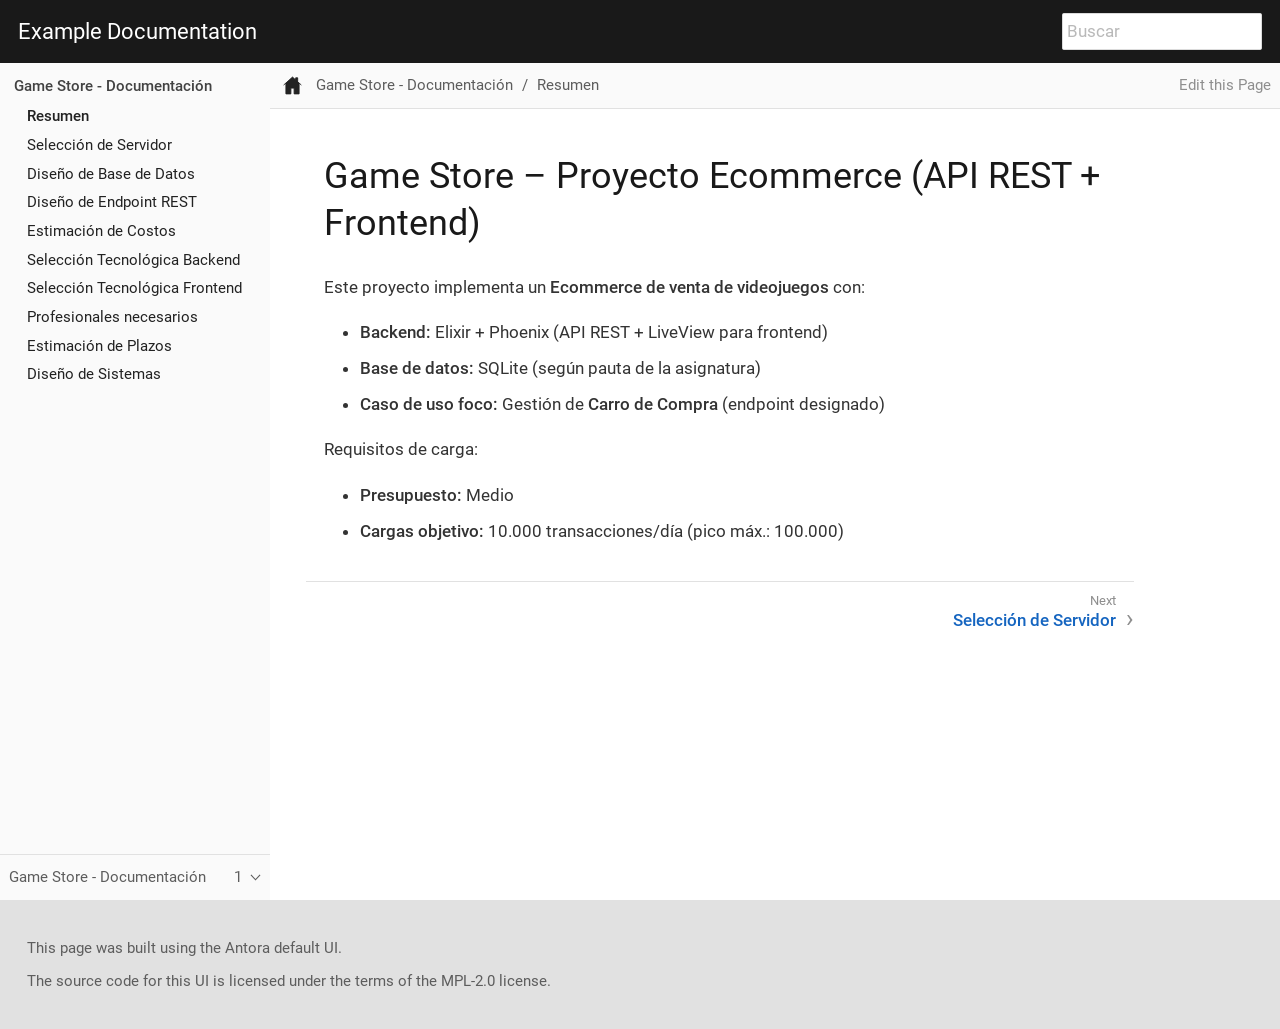
==== commit ece1eaea: "docs: actualizar títulos del sitio y componente; rebuild" ====
--- a/docs/index.html
+++ b/docs/index.html
@@ -1,270 +1,9 @@
 <!DOCTYPE html>
-<html lang="en">
-  <head>
-    <meta charset="utf-8">
-    <meta name="viewport" content="width=device-width,initial-scale=1">
-    <title>Welcome! :: Example Documentation</title>
-    <link rel="canonical" href="https://ninjascl.github.io/antora-docs-bootstrap/index.html">
-    <meta name="generator" content="Antora 3.1.10">
-    <link rel="stylesheet" href="./_/css/site.css">
-    <link rel="stylesheet" href="./_/js/vendor/styles/monokai.css">  </head>
-  <body class="article">
-<header class="header">
-  <nav class="navbar">
-    <div class="navbar-brand">
-      <a class="navbar-item" href="https://ninjascl.github.io/antora-docs-bootstrap">Example Documentation</a>
-      <div class="navbar-item search hide-for-print">
-        <div id="search-field" class="field">
-          <input id="search-input" type="text" placeholder="Buscar" autofocus>
-        </div>
-      </div>
-      <button class="navbar-burger" aria-controls="topbar-nav" aria-expanded="false" aria-label="Menu">
-        <span></span>
-        <span></span>
-        <span></span>
-      </button>
-    </div>
-    <!--
-    <div id="topbar-nav" class="navbar-menu">
-      <div class="navbar-end">
-        <a class="navbar-item" href="#">Home</a>
-        <div class="navbar-item has-dropdown is-hoverable">
-          <a class="navbar-link" href="#">Products</a>
-          <div class="navbar-dropdown">
-            <a class="navbar-item" href="#">Product A</a>
-            <a class="navbar-item" href="#">Product B</a>
-            <a class="navbar-item" href="#">Product C</a>
-          </div>
-        </div>
-        <div class="navbar-item has-dropdown is-hoverable">
-          <a class="navbar-link" href="#">Services</a>
-          <div class="navbar-dropdown">
-            <a class="navbar-item" href="#">Service A</a>
-            <a class="navbar-item" href="#">Service B</a>
-            <a class="navbar-item" href="#">Service C</a>
-          </div>
-        </div>
-        <div class="navbar-item">
-          <span class="control">
-            <a class="button is-primary" href="#">Download</a>
-          </span>
-        </div>
-      </div>
-    </div>
-    -->
-  </nav>
-</header>
-<div class="body">
-<div class="nav-container" data-component="ROOT" data-version="">
-  <aside class="nav">
-    <div class="panels">
-<div class="nav-panel-explore is-active" data-panel="explore">
-  <div class="context">
-    <span class="title">Example Documentation</span>
-    <span class="version"></span>
-  </div>
-  <ul class="components">
-    <li class="component is-current">
-      <div class="title"><a href="index.html">Example Documentation</a></div>
-    </li>
-  </ul>
-</div>
-    </div>
-  </aside>
-</div>
-<main class="article">
-<div class="toolbar" role="navigation">
-<button class="nav-toggle"></button>
-  <a href="index.html" class="home-link is-current"></a>
-<nav class="breadcrumbs" aria-label="breadcrumbs">
-</nav>
-<div class="edit-this-page"><a href="file:///antora/./modules/ROOT/pages/index.adoc">Edit this Page</a></div>
-</div>
-  <div class="content">
-<aside class="toc sidebar" data-title="Contenidos" data-levels="2">
-  <div class="toc-menu"></div>
-</aside>
-<article class="doc">
-<h1 class="page">Welcome!</h1>
-<div id="preamble">
-<div class="sectionbody">
-<div class="paragraph">
-<p>Example using <em>UML</em> and <em>Emoji</em>.</p>
-</div>
-<div class="paragraph">
-<p><span class="emoji"><img src="https://cdn.jsdelivr.net/npm/twemoji@latest/2/svg/1f43b.svg" alt="bear" width="85px" height="85px"></span></p>
-</div>
-<div class="imageblock kroki">
-<div class="content">
-<img src="_images/diag-baf677473c05c2e246abe12b3e474d20eb0a9b3d.svg" alt="Diagram">
-</div>
-</div>
-<div class="listingblock">
-<div class="content">
-<pre class="highlightjs highlight"><code class="language-js hljs" data-lang="js">// File: app.js
-const User = ({
-    username:'clsource'
-});</code></pre>
-</div>
-</div>
-<div class="imageblock">
-<div class="content">
-<img src="_images/elixircl.png" alt="elixircl" width="25%">
-</div>
-<div class="title">Figure 1. Image from directory</div>
-</div>
-<div class="listingblock">
-<div class="title">Include code from examples</div>
-<div class="content">
-<pre class="highlightjs highlight"><code class="language-elixir hljs" data-lang="elixir"># elixircl.github.io
-IO.inspect("Hello Elixir")</code></pre>
-</div>
-</div>
-<div class="imageblock kroki">
-<div class="content">
-<img src="_images/diag-21f878623b950ab57f15e97aa4b6cadd389088be.svg" alt="Diagram">
-</div>
-</div>
-<div class="imageblock kroki">
-<div class="content">
-<img src="_images/diag-f9a1eeb140859d1ab6ca2bc03ad471c417f0d468.svg" alt="Diagram">
-</div>
-</div>
-</div>
-</div>
-<div class="sect1">
-<h2 id="asciimath-using-explicit-block-and-macro-names"><a class="anchor" href="#asciimath-using-explicit-block-and-macro-names"></a>Asciimath using explicit block and macro names</h2>
-<div class="sectionbody">
-
-</div>
-</div>
-<div class="sect1">
-<h2 id="configuration"><a class="anchor" href="#configuration"></a>Configuration</h2>
-<div class="sectionbody">
-<div class="ulist">
-<ul>
-<li>
-<p>The <code>:stem:</code> attribute in the document header specifies latexmath.</p>
-</li>
-<li>
-<p>In these examples, use of asciimath is signaled using the explicit &#8216;asciimath&#8217; block and macro name notation.</p>
-</li>
-</ul>
-</div>
-</div>
-</div>
-<div class="sect1">
-<h2 id="examples"><a class="anchor" href="#examples"></a>Examples</h2>
-<div class="sectionbody">
-<div class="sect2">
-<h3 id="asciimath-block"><a class="anchor" href="#asciimath-block"></a>Asciimath block</h3>
-<div class="paragraph">
-<p>A matrix followed by some square roots can be written as</p>
-</div>
-  <div class="stemblock">
-    <div class="content halign-center valign-middle" style="padding-top: 1rem">
-      <svg style="vertical-align: -2.184ex; overflow: visible;" xmlns="http://www.w3.org/2000/svg" width="11.26ex" height="5.5ex" role="img" focusable="false" viewBox="0 -1465.5 4977 2431"><g stroke="currentColor" fill="currentColor" stroke-width="0" transform="scale(1,-1)"><g data-mml-node="math"><g data-mml-node="mstyle"><g data-mml-node="mrow"><g data-mml-node="mo" transform="translate(0 -0.5)"><path data-c="5B" d="M247 -949V1450H516V1388H309V-887H516V-949H247Z"></path></g><g data-mml-node="mtable" transform="translate(528,0)"><g data-mml-node="mtr" transform="translate(0,715.5)"><g data-mml-node="mtd"><g data-mml-node="mi"><path data-c="1D44E" d="M33 157Q33 258 109 349T280 441Q331 441 370 392Q386 422 416 422Q429 422 439 414T449 394Q449 381 412 234T374 68Q374 43 381 35T402 26Q411 27 422 35Q443 55 463 131Q469 151 473 152Q475 153 483 153H487Q506 153 506 144Q506 138 501 117T481 63T449 13Q436 0 417 -8Q409 -10 393 -10Q359 -10 336 5T306 36L300 51Q299 52 296 50Q294 48 292 46Q233 -10 172 -10Q117 -10 75 30T33 157ZM351 328Q351 334 346 350T323 385T277 405Q242 405 210 374T160 293Q131 214 119 129Q119 126 119 118T118 106Q118 61 136 44T179 26Q217 26 254 59T298 110Q300 114 325 217T351 328Z"></path></g></g><g data-mml-node="mtd" transform="translate(1374.5,0)"><g data-mml-node="mi"><path data-c="1D44F" d="M73 647Q73 657 77 670T89 683Q90 683 161 688T234 694Q246 694 246 685T212 542Q204 508 195 472T180 418L176 399Q176 396 182 402Q231 442 283 442Q345 442 383 396T422 280Q422 169 343 79T173 -11Q123 -11 82 27T40 150V159Q40 180 48 217T97 414Q147 611 147 623T109 637Q104 637 101 637H96Q86 637 83 637T76 640T73 647ZM336 325V331Q336 405 275 405Q258 405 240 397T207 376T181 352T163 330L157 322L136 236Q114 150 114 114Q114 66 138 42Q154 26 178 26Q211 26 245 58Q270 81 285 114T318 219Q336 291 336 325Z"></path></g></g></g><g data-mml-node="mtr" transform="translate(0,-715.5)"><g data-mml-node="mtd" transform="translate(48,0)"><g data-mml-node="mi"><path data-c="1D450" d="M34 159Q34 268 120 355T306 442Q362 442 394 418T427 355Q427 326 408 306T360 285Q341 285 330 295T319 325T330 359T352 380T366 386H367Q367 388 361 392T340 400T306 404Q276 404 249 390Q228 381 206 359Q162 315 142 235T121 119Q121 73 147 50Q169 26 205 26H209Q321 26 394 111Q403 121 406 121Q410 121 419 112T429 98T420 83T391 55T346 25T282 0T202 -11Q127 -11 81 37T34 159Z"></path></g></g><g data-mml-node="mtd" transform="translate(1329,0)"><g data-mml-node="mi"><path data-c="1D451" d="M366 683Q367 683 438 688T511 694Q523 694 523 686Q523 679 450 384T375 83T374 68Q374 26 402 26Q411 27 422 35Q443 55 463 131Q469 151 473 152Q475 153 483 153H487H491Q506 153 506 145Q506 140 503 129Q490 79 473 48T445 8T417 -8Q409 -10 393 -10Q359 -10 336 5T306 36L300 51Q299 52 296 50Q294 48 292 46Q233 -10 172 -10Q117 -10 75 30T33 157Q33 205 53 255T101 341Q148 398 195 420T280 442Q336 442 364 400Q369 394 369 396Q370 400 396 505T424 616Q424 629 417 632T378 637H357Q351 643 351 645T353 664Q358 683 366 683ZM352 326Q329 405 277 405Q242 405 210 374T160 293Q131 214 119 129Q119 126 119 118T118 106Q118 61 136 44T179 26Q233 26 290 98L298 109L352 326Z"></path></g></g></g></g><g data-mml-node="mo" transform="translate(2377,0) translate(0 -0.5)"><path data-c="5D" d="M11 1388V1450H280V-949H11V-887H218V1388H11Z"></path></g></g><g data-mml-node="mrow" transform="translate(2905,0)"><g data-mml-node="mo" transform="translate(0 -0.5)"><path data-c="28" d="M701 -940Q701 -943 695 -949H664Q662 -947 636 -922T591 -879T537 -818T475 -737T412 -636T350 -511T295 -362T250 -186T221 17T209 251Q209 962 573 1361Q596 1386 616 1405T649 1437T664 1450H695Q701 1444 701 1441Q701 1436 681 1415T629 1356T557 1261T476 1118T400 927T340 675T308 359Q306 321 306 250Q306 -139 400 -430T690 -924Q701 -936 701 -940Z"></path></g><g data-mml-node="mtable" transform="translate(736,0)"><g data-mml-node="mtr" transform="translate(0,715.5)"><g data-mml-node="mtd"><g data-mml-node="mi"><path data-c="1D45B" d="M21 287Q22 293 24 303T36 341T56 388T89 425T135 442Q171 442 195 424T225 390T231 369Q231 367 232 367L243 378Q304 442 382 442Q436 442 469 415T503 336T465 179T427 52Q427 26 444 26Q450 26 453 27Q482 32 505 65T540 145Q542 153 560 153Q580 153 580 145Q580 144 576 130Q568 101 554 73T508 17T439 -10Q392 -10 371 17T350 73Q350 92 386 193T423 345Q423 404 379 404H374Q288 404 229 303L222 291L189 157Q156 26 151 16Q138 -11 108 -11Q95 -11 87 -5T76 7T74 17Q74 30 112 180T152 343Q153 348 153 366Q153 405 129 405Q91 405 66 305Q60 285 60 284Q58 278 41 278H27Q21 284 21 287Z"></path></g></g></g><g data-mml-node="mtr" transform="translate(0,-715.5)"><g data-mml-node="mtd" transform="translate(39.5,0)"><g data-mml-node="mi"><path data-c="1D458" d="M121 647Q121 657 125 670T137 683Q138 683 209 688T282 694Q294 694 294 686Q294 679 244 477Q194 279 194 272Q213 282 223 291Q247 309 292 354T362 415Q402 442 438 442Q468 442 485 423T503 369Q503 344 496 327T477 302T456 291T438 288Q418 288 406 299T394 328Q394 353 410 369T442 390L458 393Q446 405 434 405H430Q398 402 367 380T294 316T228 255Q230 254 243 252T267 246T293 238T320 224T342 206T359 180T365 147Q365 130 360 106T354 66Q354 26 381 26Q429 26 459 145Q461 153 479 153H483Q499 153 499 144Q499 139 496 130Q455 -11 378 -11Q333 -11 305 15T277 90Q277 108 280 121T283 145Q283 167 269 183T234 206T200 217T182 220H180Q168 178 159 139T145 81T136 44T129 20T122 7T111 -2Q98 -11 83 -11Q66 -11 57 -1T48 16Q48 26 85 176T158 471L195 616Q196 629 188 632T149 637H144Q134 637 131 637T124 640T121 647Z"></path></g></g></g></g><g data-mml-node="mo" transform="translate(1336,0) translate(0 -0.5)"><path data-c="29" d="M34 1438Q34 1446 37 1448T50 1450H56H71Q73 1448 99 1423T144 1380T198 1319T260 1238T323 1137T385 1013T440 864T485 688T514 485T526 251Q526 134 519 53Q472 -519 162 -860Q139 -885 119 -904T86 -936T71 -949H56Q43 -949 39 -947T34 -937Q88 -883 140 -813Q428 -430 428 251Q428 453 402 628T338 922T245 1146T145 1309T46 1425Q44 1427 42 1429T39 1433T36 1436L34 1438Z"></path></g></g></g></g></g></svg>
-<br/>
-<svg style="vertical-align: -0.186ex; overflow: visible;" xmlns="http://www.w3.org/2000/svg" width="7.209ex" height="2.479ex" role="img" focusable="false" viewBox="0 -1013.8 3186.6 1095.8"><g stroke="currentColor" fill="currentColor" stroke-width="0" transform="scale(1,-1)"><g data-mml-node="math"><g data-mml-node="mstyle"><g data-mml-node="msqrt"><g transform="translate(853,0)"><g data-mml-node="mrow"><g data-mml-node="mn"><path data-c="34" d="M462 0Q444 3 333 3Q217 3 199 0H190V46H221Q241 46 248 46T265 48T279 53T286 61Q287 63 287 115V165H28V211L179 442Q332 674 334 675Q336 677 355 677H373L379 671V211H471V165H379V114Q379 73 379 66T385 54Q393 47 442 46H471V0H462ZM293 211V545L74 212L183 211H293Z"></path></g></g></g><g data-mml-node="mo" transform="translate(0,153.8)"><path data-c="221A" d="M95 178Q89 178 81 186T72 200T103 230T169 280T207 309Q209 311 212 311H213Q219 311 227 294T281 177Q300 134 312 108L397 -77Q398 -77 501 136T707 565T814 786Q820 800 834 800Q841 800 846 794T853 782V776L620 293L385 -193Q381 -200 366 -200Q357 -200 354 -197Q352 -195 256 15L160 225L144 214Q129 202 113 190T95 178Z"></path></g><rect width="500" height="60" x="853" y="893.8"></rect></g><g data-mml-node="mo" transform="translate(1630.8,0)"><path data-c="3D" d="M56 347Q56 360 70 367H707Q722 359 722 347Q722 336 708 328L390 327H72Q56 332 56 347ZM56 153Q56 168 72 173H708Q722 163 722 153Q722 140 707 133H70Q56 140 56 153Z"></path></g><g data-mml-node="mn" transform="translate(2686.6,0)"><path data-c="32" d="M109 429Q82 429 66 447T50 491Q50 562 103 614T235 666Q326 666 387 610T449 465Q449 422 429 383T381 315T301 241Q265 210 201 149L142 93L218 92Q375 92 385 97Q392 99 409 186V189H449V186Q448 183 436 95T421 3V0H50V19V31Q50 38 56 46T86 81Q115 113 136 137Q145 147 170 174T204 211T233 244T261 278T284 308T305 340T320 369T333 401T340 431T343 464Q343 527 309 573T212 619Q179 619 154 602T119 569T109 550Q109 549 114 549Q132 549 151 535T170 489Q170 464 154 447T109 429Z"></path></g></g></g></g></svg>
-<br/>
-<svg style="vertical-align: -0.186ex; overflow: visible;" xmlns="http://www.w3.org/2000/svg" width="7.209ex" height="2.442ex" role="img" focusable="false" viewBox="0 -997.3 3186.6 1079.3"><g stroke="currentColor" fill="currentColor" stroke-width="0" transform="scale(1,-1)"><g data-mml-node="math"><g data-mml-node="mstyle"><g data-mml-node="msqrt"><g transform="translate(853,0)"><g data-mml-node="mrow"><g data-mml-node="mn"><path data-c="39" d="M352 287Q304 211 232 211Q154 211 104 270T44 396Q42 412 42 436V444Q42 537 111 606Q171 666 243 666Q245 666 249 666T257 665H261Q273 665 286 663T323 651T370 619T413 560Q456 472 456 334Q456 194 396 97Q361 41 312 10T208 -22Q147 -22 108 7T68 93T121 149Q143 149 158 135T173 96Q173 78 164 65T148 49T135 44L131 43Q131 41 138 37T164 27T206 22H212Q272 22 313 86Q352 142 352 280V287ZM244 248Q292 248 321 297T351 430Q351 508 343 542Q341 552 337 562T323 588T293 615T246 625Q208 625 181 598Q160 576 154 546T147 441Q147 358 152 329T172 282Q197 248 244 248Z"></path></g></g></g><g data-mml-node="mo" transform="translate(0,137.2)"><path data-c="221A" d="M95 178Q89 178 81 186T72 200T103 230T169 280T207 309Q209 311 212 311H213Q219 311 227 294T281 177Q300 134 312 108L397 -77Q398 -77 501 136T707 565T814 786Q820 800 834 800Q841 800 846 794T853 782V776L620 293L385 -193Q381 -200 366 -200Q357 -200 354 -197Q352 -195 256 15L160 225L144 214Q129 202 113 190T95 178Z"></path></g><rect width="500" height="60" x="853" y="877.2"></rect></g><g data-mml-node="mo" transform="translate(1630.8,0)"><path data-c="3D" d="M56 347Q56 360 70 367H707Q722 359 722 347Q722 336 708 328L390 327H72Q56 332 56 347ZM56 153Q56 168 72 173H708Q722 163 722 153Q722 140 707 133H70Q56 140 56 153Z"></path></g><g data-mml-node="mn" transform="translate(2686.6,0)"><path data-c="33" d="M127 463Q100 463 85 480T69 524Q69 579 117 622T233 665Q268 665 277 664Q351 652 390 611T430 522Q430 470 396 421T302 350L299 348Q299 347 308 345T337 336T375 315Q457 262 457 175Q457 96 395 37T238 -22Q158 -22 100 21T42 130Q42 158 60 175T105 193Q133 193 151 175T169 130Q169 119 166 110T159 94T148 82T136 74T126 70T118 67L114 66Q165 21 238 21Q293 21 321 74Q338 107 338 175V195Q338 290 274 322Q259 328 213 329L171 330L168 332Q166 335 166 348Q166 366 174 366Q202 366 232 371Q266 376 294 413T322 525V533Q322 590 287 612Q265 626 240 626Q208 626 181 615T143 592T132 580H135Q138 579 143 578T153 573T165 566T175 555T183 540T186 520Q186 498 172 481T127 463Z"></path></g></g></g></g></svg>
-    </div>
-  </div>
-</div>
-<div class="sect2">
-<h3 id="inline-in-a-paragraph"><a class="anchor" href="#inline-in-a-paragraph"></a>Inline in a paragraph</h3>
-<div class="paragraph">
-<p>Some text might suddenly need to show some matrix calculations, such as <span class="steminline"> <svg style="vertical-align: -2.184ex; overflow: visible;" xmlns="http://www.w3.org/2000/svg" width="11.26ex" height="5.5ex" role="img" focusable="false" viewBox="0 -1465.5 4977 2431"><g stroke="currentColor" fill="currentColor" stroke-width="0" transform="scale(1,-1)"><g data-mml-node="math"><g data-mml-node="mstyle"><g data-mml-node="mrow"><g data-mml-node="mo" transform="translate(0 -0.5)"><path data-c="5B" d="M247 -949V1450H516V1388H309V-887H516V-949H247Z"></path></g><g data-mml-node="mtable" transform="translate(528,0)"><g data-mml-node="mtr" transform="translate(0,715.5)"><g data-mml-node="mtd"><g data-mml-node="mi"><path data-c="1D44E" d="M33 157Q33 258 109 349T280 441Q331 441 370 392Q386 422 416 422Q429 422 439 414T449 394Q449 381 412 234T374 68Q374 43 381 35T402 26Q411 27 422 35Q443 55 463 131Q469 151 473 152Q475 153 483 153H487Q506 153 506 144Q506 138 501 117T481 63T449 13Q436 0 417 -8Q409 -10 393 -10Q359 -10 336 5T306 36L300 51Q299 52 296 50Q294 48 292 46Q233 -10 172 -10Q117 -10 75 30T33 157ZM351 328Q351 334 346 350T323 385T277 405Q242 405 210 374T160 293Q131 214 119 129Q119 126 119 118T118 106Q118 61 136 44T179 26Q217 26 254 59T298 110Q300 114 325 217T351 328Z"></path></g></g><g data-mml-node="mtd" transform="translate(1374.5,0)"><g data-mml-node="mi"><path data-c="1D44F" d="M73 647Q73 657 77 670T89 683Q90 683 161 688T234 694Q246 694 246 685T212 542Q204 508 195 472T180 418L176 399Q176 396 182 402Q231 442 283 442Q345 442 383 396T422 280Q422 169 343 79T173 -11Q123 -11 82 27T40 150V159Q40 180 48 217T97 414Q147 611 147 623T109 637Q104 637 101 637H96Q86 637 83 637T76 640T73 647ZM336 325V331Q336 405 275 405Q258 405 240 397T207 376T181 352T163 330L157 322L136 236Q114 150 114 114Q114 66 138 42Q154 26 178 26Q211 26 245 58Q270 81 285 114T318 219Q336 291 336 325Z"></path></g></g></g><g data-mml-node="mtr" transform="translate(0,-715.5)"><g data-mml-node="mtd" transform="translate(48,0)"><g data-mml-node="mi"><path data-c="1D450" d="M34 159Q34 268 120 355T306 442Q362 442 394 418T427 355Q427 326 408 306T360 285Q341 285 330 295T319 325T330 359T352 380T366 386H367Q367 388 361 392T340 400T306 404Q276 404 249 390Q228 381 206 359Q162 315 142 235T121 119Q121 73 147 50Q169 26 205 26H209Q321 26 394 111Q403 121 406 121Q410 121 419 112T429 98T420 83T391 55T346 25T282 0T202 -11Q127 -11 81 37T34 159Z"></path></g></g><g data-mml-node="mtd" transform="translate(1329,0)"><g data-mml-node="mi"><path data-c="1D451" d="M366 683Q367 683 438 688T511 694Q523 694 523 686Q523 679 450 384T375 83T374 68Q374 26 402 26Q411 27 422 35Q443 55 463 131Q469 151 473 152Q475 153 483 153H487H491Q506 153 506 145Q506 140 503 129Q490 79 473 48T445 8T417 -8Q409 -10 393 -10Q359 -10 336 5T306 36L300 51Q299 52 296 50Q294 48 292 46Q233 -10 172 -10Q117 -10 75 30T33 157Q33 205 53 255T101 341Q148 398 195 420T280 442Q336 442 364 400Q369 394 369 396Q370 400 396 505T424 616Q424 629 417 632T378 637H357Q351 643 351 645T353 664Q358 683 366 683ZM352 326Q329 405 277 405Q242 405 210 374T160 293Q131 214 119 129Q119 126 119 118T118 106Q118 61 136 44T179 26Q233 26 290 98L298 109L352 326Z"></path></g></g></g></g><g data-mml-node="mo" transform="translate(2377,0) translate(0 -0.5)"><path data-c="5D" d="M11 1388V1450H280V-949H11V-887H218V1388H11Z"></path></g></g><g data-mml-node="mrow" transform="translate(2905,0)"><g data-mml-node="mo" transform="translate(0 -0.5)"><path data-c="28" d="M701 -940Q701 -943 695 -949H664Q662 -947 636 -922T591 -879T537 -818T475 -737T412 -636T350 -511T295 -362T250 -186T221 17T209 251Q209 962 573 1361Q596 1386 616 1405T649 1437T664 1450H695Q701 1444 701 1441Q701 1436 681 1415T629 1356T557 1261T476 1118T400 927T340 675T308 359Q306 321 306 250Q306 -139 400 -430T690 -924Q701 -936 701 -940Z"></path></g><g data-mml-node="mtable" transform="translate(736,0)"><g data-mml-node="mtr" transform="translate(0,715.5)"><g data-mml-node="mtd"><g data-mml-node="mi"><path data-c="1D45B" d="M21 287Q22 293 24 303T36 341T56 388T89 425T135 442Q171 442 195 424T225 390T231 369Q231 367 232 367L243 378Q304 442 382 442Q436 442 469 415T503 336T465 179T427 52Q427 26 444 26Q450 26 453 27Q482 32 505 65T540 145Q542 153 560 153Q580 153 580 145Q580 144 576 130Q568 101 554 73T508 17T439 -10Q392 -10 371 17T350 73Q350 92 386 193T423 345Q423 404 379 404H374Q288 404 229 303L222 291L189 157Q156 26 151 16Q138 -11 108 -11Q95 -11 87 -5T76 7T74 17Q74 30 112 180T152 343Q153 348 153 366Q153 405 129 405Q91 405 66 305Q60 285 60 284Q58 278 41 278H27Q21 284 21 287Z"></path></g></g></g><g data-mml-node="mtr" transform="translate(0,-715.5)"><g data-mml-node="mtd" transform="translate(39.5,0)"><g data-mml-node="mi"><path data-c="1D458" d="M121 647Q121 657 125 670T137 683Q138 683 209 688T282 694Q294 694 294 686Q294 679 244 477Q194 279 194 272Q213 282 223 291Q247 309 292 354T362 415Q402 442 438 442Q468 442 485 423T503 369Q503 344 496 327T477 302T456 291T438 288Q418 288 406 299T394 328Q394 353 410 369T442 390L458 393Q446 405 434 405H430Q398 402 367 380T294 316T228 255Q230 254 243 252T267 246T293 238T320 224T342 206T359 180T365 147Q365 130 360 106T354 66Q354 26 381 26Q429 26 459 145Q461 153 479 153H483Q499 153 499 144Q499 139 496 130Q455 -11 378 -11Q333 -11 305 15T277 90Q277 108 280 121T283 145Q283 167 269 183T234 206T200 217T182 220H180Q168 178 159 139T145 81T136 44T129 20T122 7T111 -2Q98 -11 83 -11Q66 -11 57 -1T48 16Q48 26 85 176T158 471L195 616Q196 629 188 632T149 637H144Q134 637 131 637T124 640T121 647Z"></path></g></g></g></g><g data-mml-node="mo" transform="translate(1336,0) translate(0 -0.5)"><path data-c="29" d="M34 1438Q34 1446 37 1448T50 1450H56H71Q73 1448 99 1423T144 1380T198 1319T260 1238T323 1137T385 1013T440 864T485 688T514 485T526 251Q526 134 519 53Q472 -519 162 -860Q139 -885 119 -904T86 -936T71 -949H56Q43 -949 39 -947T34 -937Q88 -883 140 -813Q428 -430 428 251Q428 453 402 628T338 922T245 1146T145 1309T46 1425Q44 1427 42 1429T39 1433T36 1436L34 1438Z"></path></g></g></g></g></g></svg> </span>.</p>
-</div>
-</div>
-<div class="sect2">
-<h3 id="inline-using-attribute-substitution"><a class="anchor" href="#inline-using-attribute-substitution"></a>Inline, using attribute substitution</h3>
-<div class="paragraph">
-<p>If you are not interested in exciting formulae such as <span class="steminline"> <svg style="vertical-align: -2.184ex; overflow: visible;" xmlns="http://www.w3.org/2000/svg" width="11.26ex" height="5.5ex" role="img" focusable="false" viewBox="0 -1465.5 4977 2431"><g stroke="currentColor" fill="currentColor" stroke-width="0" transform="scale(1,-1)"><g data-mml-node="math"><g data-mml-node="mstyle"><g data-mml-node="mrow"><g data-mml-node="mo" transform="translate(0 -0.5)"><path data-c="5B" d="M247 -949V1450H516V1388H309V-887H516V-949H247Z"></path></g><g data-mml-node="mtable" transform="translate(528,0)"><g data-mml-node="mtr" transform="translate(0,715.5)"><g data-mml-node="mtd"><g data-mml-node="mi"><path data-c="1D44E" d="M33 157Q33 258 109 349T280 441Q331 441 370 392Q386 422 416 422Q429 422 439 414T449 394Q449 381 412 234T374 68Q374 43 381 35T402 26Q411 27 422 35Q443 55 463 131Q469 151 473 152Q475 153 483 153H487Q506 153 506 144Q506 138 501 117T481 63T449 13Q436 0 417 -8Q409 -10 393 -10Q359 -10 336 5T306 36L300 51Q299 52 296 50Q294 48 292 46Q233 -10 172 -10Q117 -10 75 30T33 157ZM351 328Q351 334 346 350T323 385T277 405Q242 405 210 374T160 293Q131 214 119 129Q119 126 119 118T118 106Q118 61 136 44T179 26Q217 26 254 59T298 110Q300 114 325 217T351 328Z"></path></g></g><g data-mml-node="mtd" transform="translate(1374.5,0)"><g data-mml-node="mi"><path data-c="1D44F" d="M73 647Q73 657 77 670T89 683Q90 683 161 688T234 694Q246 694 246 685T212 542Q204 508 195 472T180 418L176 399Q176 396 182 402Q231 442 283 442Q345 442 383 396T422 280Q422 169 343 79T173 -11Q123 -11 82 27T40 150V159Q40 180 48 217T97 414Q147 611 147 623T109 637Q104 637 101 637H96Q86 637 83 637T76 640T73 647ZM336 325V331Q336 405 275 405Q258 405 240 397T207 376T181 352T163 330L157 322L136 236Q114 150 114 114Q114 66 138 42Q154 26 178 26Q211 26 245 58Q270 81 285 114T318 219Q336 291 336 325Z"></path></g></g></g><g data-mml-node="mtr" transform="translate(0,-715.5)"><g data-mml-node="mtd" transform="translate(48,0)"><g data-mml-node="mi"><path data-c="1D450" d="M34 159Q34 268 120 355T306 442Q362 442 394 418T427 355Q427 326 408 306T360 285Q341 285 330 295T319 325T330 359T352 380T366 386H367Q367 388 361 392T340 400T306 404Q276 404 249 390Q228 381 206 359Q162 315 142 235T121 119Q121 73 147 50Q169 26 205 26H209Q321 26 394 111Q403 121 406 121Q410 121 419 112T429 98T420 83T391 55T346 25T282 0T202 -11Q127 -11 81 37T34 159Z"></path></g></g><g data-mml-node="mtd" transform="translate(1329,0)"><g data-mml-node="mi"><path data-c="1D451" d="M366 683Q367 683 438 688T511 694Q523 694 523 686Q523 679 450 384T375 83T374 68Q374 26 402 26Q411 27 422 35Q443 55 463 131Q469 151 473 152Q475 153 483 153H487H491Q506 153 506 145Q506 140 503 129Q490 79 473 48T445 8T417 -8Q409 -10 393 -10Q359 -10 336 5T306 36L300 51Q299 52 296 50Q294 48 292 46Q233 -10 172 -10Q117 -10 75 30T33 157Q33 205 53 255T101 341Q148 398 195 420T280 442Q336 442 364 400Q369 394 369 396Q370 400 396 505T424 616Q424 629 417 632T378 637H357Q351 643 351 645T353 664Q358 683 366 683ZM352 326Q329 405 277 405Q242 405 210 374T160 293Q131 214 119 129Q119 126 119 118T118 106Q118 61 136 44T179 26Q233 26 290 98L298 109L352 326Z"></path></g></g></g></g><g data-mml-node="mo" transform="translate(2377,0) translate(0 -0.5)"><path data-c="5D" d="M11 1388V1450H280V-949H11V-887H218V1388H11Z"></path></g></g><g data-mml-node="mrow" transform="translate(2905,0)"><g data-mml-node="mo" transform="translate(0 -0.5)"><path data-c="28" d="M701 -940Q701 -943 695 -949H664Q662 -947 636 -922T591 -879T537 -818T475 -737T412 -636T350 -511T295 -362T250 -186T221 17T209 251Q209 962 573 1361Q596 1386 616 1405T649 1437T664 1450H695Q701 1444 701 1441Q701 1436 681 1415T629 1356T557 1261T476 1118T400 927T340 675T308 359Q306 321 306 250Q306 -139 400 -430T690 -924Q701 -936 701 -940Z"></path></g><g data-mml-node="mtable" transform="translate(736,0)"><g data-mml-node="mtr" transform="translate(0,715.5)"><g data-mml-node="mtd"><g data-mml-node="mi"><path data-c="1D45B" d="M21 287Q22 293 24 303T36 341T56 388T89 425T135 442Q171 442 195 424T225 390T231 369Q231 367 232 367L243 378Q304 442 382 442Q436 442 469 415T503 336T465 179T427 52Q427 26 444 26Q450 26 453 27Q482 32 505 65T540 145Q542 153 560 153Q580 153 580 145Q580 144 576 130Q568 101 554 73T508 17T439 -10Q392 -10 371 17T350 73Q350 92 386 193T423 345Q423 404 379 404H374Q288 404 229 303L222 291L189 157Q156 26 151 16Q138 -11 108 -11Q95 -11 87 -5T76 7T74 17Q74 30 112 180T152 343Q153 348 153 366Q153 405 129 405Q91 405 66 305Q60 285 60 284Q58 278 41 278H27Q21 284 21 287Z"></path></g></g></g><g data-mml-node="mtr" transform="translate(0,-715.5)"><g data-mml-node="mtd" transform="translate(39.5,0)"><g data-mml-node="mi"><path data-c="1D458" d="M121 647Q121 657 125 670T137 683Q138 683 209 688T282 694Q294 694 294 686Q294 679 244 477Q194 279 194 272Q213 282 223 291Q247 309 292 354T362 415Q402 442 438 442Q468 442 485 423T503 369Q503 344 496 327T477 302T456 291T438 288Q418 288 406 299T394 328Q394 353 410 369T442 390L458 393Q446 405 434 405H430Q398 402 367 380T294 316T228 255Q230 254 243 252T267 246T293 238T320 224T342 206T359 180T365 147Q365 130 360 106T354 66Q354 26 381 26Q429 26 459 145Q461 153 479 153H483Q499 153 499 144Q499 139 496 130Q455 -11 378 -11Q333 -11 305 15T277 90Q277 108 280 121T283 145Q283 167 269 183T234 206T200 217T182 220H180Q168 178 159 139T145 81T136 44T129 20T122 7T111 -2Q98 -11 83 -11Q66 -11 57 -1T48 16Q48 26 85 176T158 471L195 616Q196 629 188 632T149 637H144Q134 637 131 637T124 640T121 647Z"></path></g></g></g></g><g data-mml-node="mo" transform="translate(1336,0) translate(0 -0.5)"><path data-c="29" d="M34 1438Q34 1446 37 1448T50 1450H56H71Q73 1448 99 1423T144 1380T198 1319T260 1238T323 1137T385 1013T440 864T485 688T514 485T526 251Q526 134 519 53Q472 -519 162 -860Q139 -885 119 -904T86 -936T71 -949H56Q43 -949 39 -947T34 -937Q88 -883 140 -813Q428 -430 428 251Q428 453 402 628T338 922T245 1146T145 1309T46 1425Q44 1427 42 1429T39 1433T36 1436L34 1438Z"></path></g></g></g></g></g></svg> </span>, perhaps you would find the more mundane <span class="steminline"> <svg style="vertical-align: -0.186ex; overflow: visible;" xmlns="http://www.w3.org/2000/svg" width="7.209ex" height="2.479ex" role="img" focusable="false" viewBox="0 -1013.8 3186.6 1095.8"><g stroke="currentColor" fill="currentColor" stroke-width="0" transform="scale(1,-1)"><g data-mml-node="math"><g data-mml-node="mstyle"><g data-mml-node="msqrt"><g transform="translate(853,0)"><g data-mml-node="mrow"><g data-mml-node="mn"><path data-c="34" d="M462 0Q444 3 333 3Q217 3 199 0H190V46H221Q241 46 248 46T265 48T279 53T286 61Q287 63 287 115V165H28V211L179 442Q332 674 334 675Q336 677 355 677H373L379 671V211H471V165H379V114Q379 73 379 66T385 54Q393 47 442 46H471V0H462ZM293 211V545L74 212L183 211H293Z"></path></g></g></g><g data-mml-node="mo" transform="translate(0,153.8)"><path data-c="221A" d="M95 178Q89 178 81 186T72 200T103 230T169 280T207 309Q209 311 212 311H213Q219 311 227 294T281 177Q300 134 312 108L397 -77Q398 -77 501 136T707 565T814 786Q820 800 834 800Q841 800 846 794T853 782V776L620 293L385 -193Q381 -200 366 -200Q357 -200 354 -197Q352 -195 256 15L160 225L144 214Q129 202 113 190T95 178Z"></path></g><rect width="500" height="60" x="853" y="893.8"></rect></g><g data-mml-node="mo" transform="translate(1630.8,0)"><path data-c="3D" d="M56 347Q56 360 70 367H707Q722 359 722 347Q722 336 708 328L390 327H72Q56 332 56 347ZM56 153Q56 168 72 173H708Q722 163 722 153Q722 140 707 133H70Q56 140 56 153Z"></path></g><g data-mml-node="mn" transform="translate(2686.6,0)"><path data-c="32" d="M109 429Q82 429 66 447T50 491Q50 562 103 614T235 666Q326 666 387 610T449 465Q449 422 429 383T381 315T301 241Q265 210 201 149L142 93L218 92Q375 92 385 97Q392 99 409 186V189H449V186Q448 183 436 95T421 3V0H50V19V31Q50 38 56 46T86 81Q115 113 136 137Q145 147 170 174T204 211T233 244T261 278T284 308T305 340T320 369T333 401T340 431T343 464Q343 527 309 573T212 619Q179 619 154 602T119 569T109 550Q109 549 114 549Q132 549 151 535T170 489Q170 464 154 447T109 429Z"></path></g></g></g></g></svg> </span> or even <span class="steminline"> <svg style="vertical-align: -0.186ex; overflow: visible;" xmlns="http://www.w3.org/2000/svg" width="7.209ex" height="2.442ex" role="img" focusable="false" viewBox="0 -997.3 3186.6 1079.3"><g stroke="currentColor" fill="currentColor" stroke-width="0" transform="scale(1,-1)"><g data-mml-node="math"><g data-mml-node="mstyle"><g data-mml-node="msqrt"><g transform="translate(853,0)"><g data-mml-node="mrow"><g data-mml-node="mn"><path data-c="39" d="M352 287Q304 211 232 211Q154 211 104 270T44 396Q42 412 42 436V444Q42 537 111 606Q171 666 243 666Q245 666 249 666T257 665H261Q273 665 286 663T323 651T370 619T413 560Q456 472 456 334Q456 194 396 97Q361 41 312 10T208 -22Q147 -22 108 7T68 93T121 149Q143 149 158 135T173 96Q173 78 164 65T148 49T135 44L131 43Q131 41 138 37T164 27T206 22H212Q272 22 313 86Q352 142 352 280V287ZM244 248Q292 248 321 297T351 430Q351 508 343 542Q341 552 337 562T323 588T293 615T246 625Q208 625 181 598Q160 576 154 546T147 441Q147 358 152 329T172 282Q197 248 244 248Z"></path></g></g></g><g data-mml-node="mo" transform="translate(0,137.2)"><path data-c="221A" d="M95 178Q89 178 81 186T72 200T103 230T169 280T207 309Q209 311 212 311H213Q219 311 227 294T281 177Q300 134 312 108L397 -77Q398 -77 501 136T707 565T814 786Q820 800 834 800Q841 800 846 794T853 782V776L620 293L385 -193Q381 -200 366 -200Q357 -200 354 -197Q352 -195 256 15L160 225L144 214Q129 202 113 190T95 178Z"></path></g><rect width="500" height="60" x="853" y="877.2"></rect></g><g data-mml-node="mo" transform="translate(1630.8,0)"><path data-c="3D" d="M56 347Q56 360 70 367H707Q722 359 722 347Q722 336 708 328L390 327H72Q56 332 56 347ZM56 153Q56 168 72 173H708Q722 163 722 153Q722 140 707 133H70Q56 140 56 153Z"></path></g><g data-mml-node="mn" transform="translate(2686.6,0)"><path data-c="33" d="M127 463Q100 463 85 480T69 524Q69 579 117 622T233 665Q268 665 277 664Q351 652 390 611T430 522Q430 470 396 421T302 350L299 348Q299 347 308 345T337 336T375 315Q457 262 457 175Q457 96 395 37T238 -22Q158 -22 100 21T42 130Q42 158 60 175T105 193Q133 193 151 175T169 130Q169 119 166 110T159 94T148 82T136 74T126 70T118 67L114 66Q165 21 238 21Q293 21 321 74Q338 107 338 175V195Q338 290 274 322Q259 328 213 329L171 330L168 332Q166 335 166 348Q166 366 174 366Q202 366 232 371Q266 376 294 413T322 525V533Q322 590 287 612Q265 626 240 626Q208 626 181 615T143 592T132 580H135Q138 579 143 578T153 573T165 566T175 555T183 540T186 520Q186 498 172 481T127 463Z"></path></g></g></g></g></svg> </span> more to your taste.</p>
-</div>
-</div>
-<div class="sect2">
-<h3 id="lists"><a class="anchor" href="#lists"></a>Lists</h3>
-<div class="ulist">
-<ul>
-<li>
-<p>A matrix can be written as <span class="steminline"> <svg style="vertical-align: -2.184ex; overflow: visible;" xmlns="http://www.w3.org/2000/svg" width="11.26ex" height="5.5ex" role="img" focusable="false" viewBox="0 -1465.5 4977 2431"><g stroke="currentColor" fill="currentColor" stroke-width="0" transform="scale(1,-1)"><g data-mml-node="math"><g data-mml-node="mstyle"><g data-mml-node="mrow"><g data-mml-node="mo" transform="translate(0 -0.5)"><path data-c="5B" d="M247 -949V1450H516V1388H309V-887H516V-949H247Z"></path></g><g data-mml-node="mtable" transform="translate(528,0)"><g data-mml-node="mtr" transform="translate(0,715.5)"><g data-mml-node="mtd"><g data-mml-node="mi"><path data-c="1D44E" d="M33 157Q33 258 109 349T280 441Q331 441 370 392Q386 422 416 422Q429 422 439 414T449 394Q449 381 412 234T374 68Q374 43 381 35T402 26Q411 27 422 35Q443 55 463 131Q469 151 473 152Q475 153 483 153H487Q506 153 506 144Q506 138 501 117T481 63T449 13Q436 0 417 -8Q409 -10 393 -10Q359 -10 336 5T306 36L300 51Q299 52 296 50Q294 48 292 46Q233 -10 172 -10Q117 -10 75 30T33 157ZM351 328Q351 334 346 350T323 385T277 405Q242 405 210 374T160 293Q131 214 119 129Q119 126 119 118T118 106Q118 61 136 44T179 26Q217 26 254 59T298 110Q300 114 325 217T351 328Z"></path></g></g><g data-mml-node="mtd" transform="translate(1374.5,0)"><g data-mml-node="mi"><path data-c="1D44F" d="M73 647Q73 657 77 670T89 683Q90 683 161 688T234 694Q246 694 246 685T212 542Q204 508 195 472T180 418L176 399Q176 396 182 402Q231 442 283 442Q345 442 383 396T422 280Q422 169 343 79T173 -11Q123 -11 82 27T40 150V159Q40 180 48 217T97 414Q147 611 147 623T109 637Q104 637 101 637H96Q86 637 83 637T76 640T73 647ZM336 325V331Q336 405 275 405Q258 405 240 397T207 376T181 352T163 330L157 322L136 236Q114 150 114 114Q114 66 138 42Q154 26 178 26Q211 26 245 58Q270 81 285 114T318 219Q336 291 336 325Z"></path></g></g></g><g data-mml-node="mtr" transform="translate(0,-715.5)"><g data-mml-node="mtd" transform="translate(48,0)"><g data-mml-node="mi"><path data-c="1D450" d="M34 159Q34 268 120 355T306 442Q362 442 394 418T427 355Q427 326 408 306T360 285Q341 285 330 295T319 325T330 359T352 380T366 386H367Q367 388 361 392T340 400T306 404Q276 404 249 390Q228 381 206 359Q162 315 142 235T121 119Q121 73 147 50Q169 26 205 26H209Q321 26 394 111Q403 121 406 121Q410 121 419 112T429 98T420 83T391 55T346 25T282 0T202 -11Q127 -11 81 37T34 159Z"></path></g></g><g data-mml-node="mtd" transform="translate(1329,0)"><g data-mml-node="mi"><path data-c="1D451" d="M366 683Q367 683 438 688T511 694Q523 694 523 686Q523 679 450 384T375 83T374 68Q374 26 402 26Q411 27 422 35Q443 55 463 131Q469 151 473 152Q475 153 483 153H487H491Q506 153 506 145Q506 140 503 129Q490 79 473 48T445 8T417 -8Q409 -10 393 -10Q359 -10 336 5T306 36L300 51Q299 52 296 50Q294 48 292 46Q233 -10 172 -10Q117 -10 75 30T33 157Q33 205 53 255T101 341Q148 398 195 420T280 442Q336 442 364 400Q369 394 369 396Q370 400 396 505T424 616Q424 629 417 632T378 637H357Q351 643 351 645T353 664Q358 683 366 683ZM352 326Q329 405 277 405Q242 405 210 374T160 293Q131 214 119 129Q119 126 119 118T118 106Q118 61 136 44T179 26Q233 26 290 98L298 109L352 326Z"></path></g></g></g></g><g data-mml-node="mo" transform="translate(2377,0) translate(0 -0.5)"><path data-c="5D" d="M11 1388V1450H280V-949H11V-887H218V1388H11Z"></path></g></g><g data-mml-node="mrow" transform="translate(2905,0)"><g data-mml-node="mo" transform="translate(0 -0.5)"><path data-c="28" d="M701 -940Q701 -943 695 -949H664Q662 -947 636 -922T591 -879T537 -818T475 -737T412 -636T350 -511T295 -362T250 -186T221 17T209 251Q209 962 573 1361Q596 1386 616 1405T649 1437T664 1450H695Q701 1444 701 1441Q701 1436 681 1415T629 1356T557 1261T476 1118T400 927T340 675T308 359Q306 321 306 250Q306 -139 400 -430T690 -924Q701 -936 701 -940Z"></path></g><g data-mml-node="mtable" transform="translate(736,0)"><g data-mml-node="mtr" transform="translate(0,715.5)"><g data-mml-node="mtd"><g data-mml-node="mi"><path data-c="1D45B" d="M21 287Q22 293 24 303T36 341T56 388T89 425T135 442Q171 442 195 424T225 390T231 369Q231 367 232 367L243 378Q304 442 382 442Q436 442 469 415T503 336T465 179T427 52Q427 26 444 26Q450 26 453 27Q482 32 505 65T540 145Q542 153 560 153Q580 153 580 145Q580 144 576 130Q568 101 554 73T508 17T439 -10Q392 -10 371 17T350 73Q350 92 386 193T423 345Q423 404 379 404H374Q288 404 229 303L222 291L189 157Q156 26 151 16Q138 -11 108 -11Q95 -11 87 -5T76 7T74 17Q74 30 112 180T152 343Q153 348 153 366Q153 405 129 405Q91 405 66 305Q60 285 60 284Q58 278 41 278H27Q21 284 21 287Z"></path></g></g></g><g data-mml-node="mtr" transform="translate(0,-715.5)"><g data-mml-node="mtd" transform="translate(39.5,0)"><g data-mml-node="mi"><path data-c="1D458" d="M121 647Q121 657 125 670T137 683Q138 683 209 688T282 694Q294 694 294 686Q294 679 244 477Q194 279 194 272Q213 282 223 291Q247 309 292 354T362 415Q402 442 438 442Q468 442 485 423T503 369Q503 344 496 327T477 302T456 291T438 288Q418 288 406 299T394 328Q394 353 410 369T442 390L458 393Q446 405 434 405H430Q398 402 367 380T294 316T228 255Q230 254 243 252T267 246T293 238T320 224T342 206T359 180T365 147Q365 130 360 106T354 66Q354 26 381 26Q429 26 459 145Q461 153 479 153H483Q499 153 499 144Q499 139 496 130Q455 -11 378 -11Q333 -11 305 15T277 90Q277 108 280 121T283 145Q283 167 269 183T234 206T200 217T182 220H180Q168 178 159 139T145 81T136 44T129 20T122 7T111 -2Q98 -11 83 -11Q66 -11 57 -1T48 16Q48 26 85 176T158 471L195 616Q196 629 188 632T149 637H144Q134 637 131 637T124 640T121 647Z"></path></g></g></g></g><g data-mml-node="mo" transform="translate(1336,0) translate(0 -0.5)"><path data-c="29" d="M34 1438Q34 1446 37 1448T50 1450H56H71Q73 1448 99 1423T144 1380T198 1319T260 1238T323 1137T385 1013T440 864T485 688T514 485T526 251Q526 134 519 53Q472 -519 162 -860Q139 -885 119 -904T86 -936T71 -949H56Q43 -949 39 -947T34 -937Q88 -883 140 -813Q428 -430 428 251Q428 453 402 628T338 922T245 1146T145 1309T46 1425Q44 1427 42 1429T39 1433T36 1436L34 1438Z"></path></g></g></g></g></g></svg> </span>.</p>
-<div class="ulist">
-<ul>
-<li>
-<p>A square root looks like <span class="steminline"> <svg style="vertical-align: -0.186ex; overflow: visible;" xmlns="http://www.w3.org/2000/svg" width="7.209ex" height="2.479ex" role="img" focusable="false" viewBox="0 -1013.8 3186.6 1095.8"><g stroke="currentColor" fill="currentColor" stroke-width="0" transform="scale(1,-1)"><g data-mml-node="math"><g data-mml-node="mstyle"><g data-mml-node="msqrt"><g transform="translate(853,0)"><g data-mml-node="mrow"><g data-mml-node="mn"><path data-c="34" d="M462 0Q444 3 333 3Q217 3 199 0H190V46H221Q241 46 248 46T265 48T279 53T286 61Q287 63 287 115V165H28V211L179 442Q332 674 334 675Q336 677 355 677H373L379 671V211H471V165H379V114Q379 73 379 66T385 54Q393 47 442 46H471V0H462ZM293 211V545L74 212L183 211H293Z"></path></g></g></g><g data-mml-node="mo" transform="translate(0,153.8)"><path data-c="221A" d="M95 178Q89 178 81 186T72 200T103 230T169 280T207 309Q209 311 212 311H213Q219 311 227 294T281 177Q300 134 312 108L397 -77Q398 -77 501 136T707 565T814 786Q820 800 834 800Q841 800 846 794T853 782V776L620 293L385 -193Q381 -200 366 -200Q357 -200 354 -197Q352 -195 256 15L160 225L144 214Q129 202 113 190T95 178Z"></path></g><rect width="500" height="60" x="853" y="893.8"></rect></g><g data-mml-node="mo" transform="translate(1630.8,0)"><path data-c="3D" d="M56 347Q56 360 70 367H707Q722 359 722 347Q722 336 708 328L390 327H72Q56 332 56 347ZM56 153Q56 168 72 173H708Q722 163 722 153Q722 140 707 133H70Q56 140 56 153Z"></path></g><g data-mml-node="mn" transform="translate(2686.6,0)"><path data-c="32" d="M109 429Q82 429 66 447T50 491Q50 562 103 614T235 666Q326 666 387 610T449 465Q449 422 429 383T381 315T301 241Q265 210 201 149L142 93L218 92Q375 92 385 97Q392 99 409 186V189H449V186Q448 183 436 95T421 3V0H50V19V31Q50 38 56 46T86 81Q115 113 136 137Q145 147 170 174T204 211T233 244T261 278T284 308T305 340T320 369T333 401T340 431T343 464Q343 527 309 573T212 619Q179 619 154 602T119 569T109 550Q109 549 114 549Q132 549 151 535T170 489Q170 464 154 447T109 429Z"></path></g></g></g></g></svg> </span></p>
-</li>
-</ul>
-</div>
-</li>
-<li>
-<p>Another square root looks like <span class="steminline"> <svg style="vertical-align: -0.186ex; overflow: visible;" xmlns="http://www.w3.org/2000/svg" width="7.209ex" height="2.442ex" role="img" focusable="false" viewBox="0 -997.3 3186.6 1079.3"><g stroke="currentColor" fill="currentColor" stroke-width="0" transform="scale(1,-1)"><g data-mml-node="math"><g data-mml-node="mstyle"><g data-mml-node="msqrt"><g transform="translate(853,0)"><g data-mml-node="mrow"><g data-mml-node="mn"><path data-c="39" d="M352 287Q304 211 232 211Q154 211 104 270T44 396Q42 412 42 436V444Q42 537 111 606Q171 666 243 666Q245 666 249 666T257 665H261Q273 665 286 663T323 651T370 619T413 560Q456 472 456 334Q456 194 396 97Q361 41 312 10T208 -22Q147 -22 108 7T68 93T121 149Q143 149 158 135T173 96Q173 78 164 65T148 49T135 44L131 43Q131 41 138 37T164 27T206 22H212Q272 22 313 86Q352 142 352 280V287ZM244 248Q292 248 321 297T351 430Q351 508 343 542Q341 552 337 562T323 588T293 615T246 625Q208 625 181 598Q160 576 154 546T147 441Q147 358 152 329T172 282Q197 248 244 248Z"></path></g></g></g><g data-mml-node="mo" transform="translate(0,137.2)"><path data-c="221A" d="M95 178Q89 178 81 186T72 200T103 230T169 280T207 309Q209 311 212 311H213Q219 311 227 294T281 177Q300 134 312 108L397 -77Q398 -77 501 136T707 565T814 786Q820 800 834 800Q841 800 846 794T853 782V776L620 293L385 -193Q381 -200 366 -200Q357 -200 354 -197Q352 -195 256 15L160 225L144 214Q129 202 113 190T95 178Z"></path></g><rect width="500" height="60" x="853" y="877.2"></rect></g><g data-mml-node="mo" transform="translate(1630.8,0)"><path data-c="3D" d="M56 347Q56 360 70 367H707Q722 359 722 347Q722 336 708 328L390 327H72Q56 332 56 347ZM56 153Q56 168 72 173H708Q722 163 722 153Q722 140 707 133H70Q56 140 56 153Z"></path></g><g data-mml-node="mn" transform="translate(2686.6,0)"><path data-c="33" d="M127 463Q100 463 85 480T69 524Q69 579 117 622T233 665Q268 665 277 664Q351 652 390 611T430 522Q430 470 396 421T302 350L299 348Q299 347 308 345T337 336T375 315Q457 262 457 175Q457 96 395 37T238 -22Q158 -22 100 21T42 130Q42 158 60 175T105 193Q133 193 151 175T169 130Q169 119 166 110T159 94T148 82T136 74T126 70T118 67L114 66Q165 21 238 21Q293 21 321 74Q338 107 338 175V195Q338 290 274 322Q259 328 213 329L171 330L168 332Q166 335 166 348Q166 366 174 366Q202 366 232 371Q266 376 294 413T322 525V533Q322 590 287 612Q265 626 240 626Q208 626 181 615T143 592T132 580H135Q138 579 143 578T153 573T165 566T175 555T183 540T186 520Q186 498 172 481T127 463Z"></path></g></g></g></g></svg> </span></p>
-</li>
-</ul>
-</div>
-</div>
-<div class="sect2">
-<h3 id="section-headings"><a class="anchor" href="#section-headings"></a>Section headings</h3>
-
-</div>
-</div>
-</div>
-<div class="sect1">
-<h2 id="a-matrix-can-be-written-as-abcdnk"><a class="anchor" href="#a-matrix-can-be-written-as-abcdnk"></a>A matrix can be written as <span class="steminline"> <svg style="vertical-align: -2.184ex; overflow: visible;" xmlns="http://www.w3.org/2000/svg" width="11.26ex" height="5.5ex" role="img" focusable="false" viewBox="0 -1465.5 4977 2431"><g stroke="currentColor" fill="currentColor" stroke-width="0" transform="scale(1,-1)"><g data-mml-node="math"><g data-mml-node="mstyle"><g data-mml-node="mrow"><g data-mml-node="mo" transform="translate(0 -0.5)"><path data-c="5B" d="M247 -949V1450H516V1388H309V-887H516V-949H247Z"></path></g><g data-mml-node="mtable" transform="translate(528,0)"><g data-mml-node="mtr" transform="translate(0,715.5)"><g data-mml-node="mtd"><g data-mml-node="mi"><path data-c="1D44E" d="M33 157Q33 258 109 349T280 441Q331 441 370 392Q386 422 416 422Q429 422 439 414T449 394Q449 381 412 234T374 68Q374 43 381 35T402 26Q411 27 422 35Q443 55 463 131Q469 151 473 152Q475 153 483 153H487Q506 153 506 144Q506 138 501 117T481 63T449 13Q436 0 417 -8Q409 -10 393 -10Q359 -10 336 5T306 36L300 51Q299 52 296 50Q294 48 292 46Q233 -10 172 -10Q117 -10 75 30T33 157ZM351 328Q351 334 346 350T323 385T277 405Q242 405 210 374T160 293Q131 214 119 129Q119 126 119 118T118 106Q118 61 136 44T179 26Q217 26 254 59T298 110Q300 114 325 217T351 328Z"></path></g></g><g data-mml-node="mtd" transform="translate(1374.5,0)"><g data-mml-node="mi"><path data-c="1D44F" d="M73 647Q73 657 77 670T89 683Q90 683 161 688T234 694Q246 694 246 685T212 542Q204 508 195 472T180 418L176 399Q176 396 182 402Q231 442 283 442Q345 442 383 396T422 280Q422 169 343 79T173 -11Q123 -11 82 27T40 150V159Q40 180 48 217T97 414Q147 611 147 623T109 637Q104 637 101 637H96Q86 637 83 637T76 640T73 647ZM336 325V331Q336 405 275 405Q258 405 240 397T207 376T181 352T163 330L157 322L136 236Q114 150 114 114Q114 66 138 42Q154 26 178 26Q211 26 245 58Q270 81 285 114T318 219Q336 291 336 325Z"></path></g></g></g><g data-mml-node="mtr" transform="translate(0,-715.5)"><g data-mml-node="mtd" transform="translate(48,0)"><g data-mml-node="mi"><path data-c="1D450" d="M34 159Q34 268 120 355T306 442Q362 442 394 418T427 355Q427 326 408 306T360 285Q341 285 330 295T319 325T330 359T352 380T366 386H367Q367 388 361 392T340 400T306 404Q276 404 249 390Q228 381 206 359Q162 315 142 235T121 119Q121 73 147 50Q169 26 205 26H209Q321 26 394 111Q403 121 406 121Q410 121 419 112T429 98T420 83T391 55T346 25T282 0T202 -11Q127 -11 81 37T34 159Z"></path></g></g><g data-mml-node="mtd" transform="translate(1329,0)"><g data-mml-node="mi"><path data-c="1D451" d="M366 683Q367 683 438 688T511 694Q523 694 523 686Q523 679 450 384T375 83T374 68Q374 26 402 26Q411 27 422 35Q443 55 463 131Q469 151 473 152Q475 153 483 153H487H491Q506 153 506 145Q506 140 503 129Q490 79 473 48T445 8T417 -8Q409 -10 393 -10Q359 -10 336 5T306 36L300 51Q299 52 296 50Q294 48 292 46Q233 -10 172 -10Q117 -10 75 30T33 157Q33 205 53 255T101 341Q148 398 195 420T280 442Q336 442 364 400Q369 394 369 396Q370 400 396 505T424 616Q424 629 417 632T378 637H357Q351 643 351 645T353 664Q358 683 366 683ZM352 326Q329 405 277 405Q242 405 210 374T160 293Q131 214 119 129Q119 126 119 118T118 106Q118 61 136 44T179 26Q233 26 290 98L298 109L352 326Z"></path></g></g></g></g><g data-mml-node="mo" transform="translate(2377,0) translate(0 -0.5)"><path data-c="5D" d="M11 1388V1450H280V-949H11V-887H218V1388H11Z"></path></g></g><g data-mml-node="mrow" transform="translate(2905,0)"><g data-mml-node="mo" transform="translate(0 -0.5)"><path data-c="28" d="M701 -940Q701 -943 695 -949H664Q662 -947 636 -922T591 -879T537 -818T475 -737T412 -636T350 -511T295 -362T250 -186T221 17T209 251Q209 962 573 1361Q596 1386 616 1405T649 1437T664 1450H695Q701 1444 701 1441Q701 1436 681 1415T629 1356T557 1261T476 1118T400 927T340 675T308 359Q306 321 306 250Q306 -139 400 -430T690 -924Q701 -936 701 -940Z"></path></g><g data-mml-node="mtable" transform="translate(736,0)"><g data-mml-node="mtr" transform="translate(0,715.5)"><g data-mml-node="mtd"><g data-mml-node="mi"><path data-c="1D45B" d="M21 287Q22 293 24 303T36 341T56 388T89 425T135 442Q171 442 195 424T225 390T231 369Q231 367 232 367L243 378Q304 442 382 442Q436 442 469 415T503 336T465 179T427 52Q427 26 444 26Q450 26 453 27Q482 32 505 65T540 145Q542 153 560 153Q580 153 580 145Q580 144 576 130Q568 101 554 73T508 17T439 -10Q392 -10 371 17T350 73Q350 92 386 193T423 345Q423 404 379 404H374Q288 404 229 303L222 291L189 157Q156 26 151 16Q138 -11 108 -11Q95 -11 87 -5T76 7T74 17Q74 30 112 180T152 343Q153 348 153 366Q153 405 129 405Q91 405 66 305Q60 285 60 284Q58 278 41 278H27Q21 284 21 287Z"></path></g></g></g><g data-mml-node="mtr" transform="translate(0,-715.5)"><g data-mml-node="mtd" transform="translate(39.5,0)"><g data-mml-node="mi"><path data-c="1D458" d="M121 647Q121 657 125 670T137 683Q138 683 209 688T282 694Q294 694 294 686Q294 679 244 477Q194 279 194 272Q213 282 223 291Q247 309 292 354T362 415Q402 442 438 442Q468 442 485 423T503 369Q503 344 496 327T477 302T456 291T438 288Q418 288 406 299T394 328Q394 353 410 369T442 390L458 393Q446 405 434 405H430Q398 402 367 380T294 316T228 255Q230 254 243 252T267 246T293 238T320 224T342 206T359 180T365 147Q365 130 360 106T354 66Q354 26 381 26Q429 26 459 145Q461 153 479 153H483Q499 153 499 144Q499 139 496 130Q455 -11 378 -11Q333 -11 305 15T277 90Q277 108 280 121T283 145Q283 167 269 183T234 206T200 217T182 220H180Q168 178 159 139T145 81T136 44T129 20T122 7T111 -2Q98 -11 83 -11Q66 -11 57 -1T48 16Q48 26 85 176T158 471L195 616Q196 629 188 632T149 637H144Q134 637 131 637T124 640T121 647Z"></path></g></g></g></g><g data-mml-node="mo" transform="translate(1336,0) translate(0 -0.5)"><path data-c="29" d="M34 1438Q34 1446 37 1448T50 1450H56H71Q73 1448 99 1423T144 1380T198 1319T260 1238T323 1137T385 1013T440 864T485 688T514 485T526 251Q526 134 519 53Q472 -519 162 -860Q139 -885 119 -904T86 -936T71 -949H56Q43 -949 39 -947T34 -937Q88 -883 140 -813Q428 -430 428 251Q428 453 402 628T338 922T245 1146T145 1309T46 1425Q44 1427 42 1429T39 1433T36 1436L34 1438Z"></path></g></g></g></g></g></svg> </span>.</h2>
-<div class="sectionbody">
-<div class="sect2">
-<h3 id="a-square-root-looks-like-sqrt4-2"><a class="anchor" href="#a-square-root-looks-like-sqrt4-2"></a>A square root looks like <span class="steminline"> <svg style="vertical-align: -0.186ex; overflow: visible;" xmlns="http://www.w3.org/2000/svg" width="7.209ex" height="2.479ex" role="img" focusable="false" viewBox="0 -1013.8 3186.6 1095.8"><g stroke="currentColor" fill="currentColor" stroke-width="0" transform="scale(1,-1)"><g data-mml-node="math"><g data-mml-node="mstyle"><g data-mml-node="msqrt"><g transform="translate(853,0)"><g data-mml-node="mrow"><g data-mml-node="mn"><path data-c="34" d="M462 0Q444 3 333 3Q217 3 199 0H190V46H221Q241 46 248 46T265 48T279 53T286 61Q287 63 287 115V165H28V211L179 442Q332 674 334 675Q336 677 355 677H373L379 671V211H471V165H379V114Q379 73 379 66T385 54Q393 47 442 46H471V0H462ZM293 211V545L74 212L183 211H293Z"></path></g></g></g><g data-mml-node="mo" transform="translate(0,153.8)"><path data-c="221A" d="M95 178Q89 178 81 186T72 200T103 230T169 280T207 309Q209 311 212 311H213Q219 311 227 294T281 177Q300 134 312 108L397 -77Q398 -77 501 136T707 565T814 786Q820 800 834 800Q841 800 846 794T853 782V776L620 293L385 -193Q381 -200 366 -200Q357 -200 354 -197Q352 -195 256 15L160 225L144 214Q129 202 113 190T95 178Z"></path></g><rect width="500" height="60" x="853" y="893.8"></rect></g><g data-mml-node="mo" transform="translate(1630.8,0)"><path data-c="3D" d="M56 347Q56 360 70 367H707Q722 359 722 347Q722 336 708 328L390 327H72Q56 332 56 347ZM56 153Q56 168 72 173H708Q722 163 722 153Q722 140 707 133H70Q56 140 56 153Z"></path></g><g data-mml-node="mn" transform="translate(2686.6,0)"><path data-c="32" d="M109 429Q82 429 66 447T50 491Q50 562 103 614T235 666Q326 666 387 610T449 465Q449 422 429 383T381 315T301 241Q265 210 201 149L142 93L218 92Q375 92 385 97Q392 99 409 186V189H449V186Q448 183 436 95T421 3V0H50V19V31Q50 38 56 46T86 81Q115 113 136 137Q145 147 170 174T204 211T233 244T261 278T284 308T305 340T320 369T333 401T340 431T343 464Q343 527 309 573T212 619Q179 619 154 602T119 569T109 550Q109 549 114 549Q132 549 151 535T170 489Q170 464 154 447T109 429Z"></path></g></g></g></g></svg> </span>.</h3>
-<div class="sect3">
-<h4 id="another-square-root-looks-like-sqrt9-3"><a class="anchor" href="#another-square-root-looks-like-sqrt9-3"></a>Another square root looks like <span class="steminline"> <svg style="vertical-align: -0.186ex; overflow: visible;" xmlns="http://www.w3.org/2000/svg" width="7.209ex" height="2.442ex" role="img" focusable="false" viewBox="0 -997.3 3186.6 1079.3"><g stroke="currentColor" fill="currentColor" stroke-width="0" transform="scale(1,-1)"><g data-mml-node="math"><g data-mml-node="mstyle"><g data-mml-node="msqrt"><g transform="translate(853,0)"><g data-mml-node="mrow"><g data-mml-node="mn"><path data-c="39" d="M352 287Q304 211 232 211Q154 211 104 270T44 396Q42 412 42 436V444Q42 537 111 606Q171 666 243 666Q245 666 249 666T257 665H261Q273 665 286 663T323 651T370 619T413 560Q456 472 456 334Q456 194 396 97Q361 41 312 10T208 -22Q147 -22 108 7T68 93T121 149Q143 149 158 135T173 96Q173 78 164 65T148 49T135 44L131 43Q131 41 138 37T164 27T206 22H212Q272 22 313 86Q352 142 352 280V287ZM244 248Q292 248 321 297T351 430Q351 508 343 542Q341 552 337 562T323 588T293 615T246 625Q208 625 181 598Q160 576 154 546T147 441Q147 358 152 329T172 282Q197 248 244 248Z"></path></g></g></g><g data-mml-node="mo" transform="translate(0,137.2)"><path data-c="221A" d="M95 178Q89 178 81 186T72 200T103 230T169 280T207 309Q209 311 212 311H213Q219 311 227 294T281 177Q300 134 312 108L397 -77Q398 -77 501 136T707 565T814 786Q820 800 834 800Q841 800 846 794T853 782V776L620 293L385 -193Q381 -200 366 -200Q357 -200 354 -197Q352 -195 256 15L160 225L144 214Q129 202 113 190T95 178Z"></path></g><rect width="500" height="60" x="853" y="877.2"></rect></g><g data-mml-node="mo" transform="translate(1630.8,0)"><path data-c="3D" d="M56 347Q56 360 70 367H707Q722 359 722 347Q722 336 708 328L390 327H72Q56 332 56 347ZM56 153Q56 168 72 173H708Q722 163 722 153Q722 140 707 133H70Q56 140 56 153Z"></path></g><g data-mml-node="mn" transform="translate(2686.6,0)"><path data-c="33" d="M127 463Q100 463 85 480T69 524Q69 579 117 622T233 665Q268 665 277 664Q351 652 390 611T430 522Q430 470 396 421T302 350L299 348Q299 347 308 345T337 336T375 315Q457 262 457 175Q457 96 395 37T238 -22Q158 -22 100 21T42 130Q42 158 60 175T105 193Q133 193 151 175T169 130Q169 119 166 110T159 94T148 82T136 74T126 70T118 67L114 66Q165 21 238 21Q293 21 321 74Q338 107 338 175V195Q338 290 274 322Q259 328 213 329L171 330L168 332Q166 335 166 348Q166 366 174 366Q202 366 232 371Q266 376 294 413T322 525V533Q322 590 287 612Q265 626 240 626Q208 626 181 615T143 592T132 580H135Q138 579 143 578T153 573T165 566T175 555T183 540T186 520Q186 498 172 481T127 463Z"></path></g></g></g></g></svg> </span>.</h4>
-
-</div>
-</div>
-<div class="sect2">
-<h3 id="tables"><a class="anchor" href="#tables"></a>Tables</h3>
-<table class="tableblock frame-all grid-all stretch">
-<caption class="title">Table 1. Math Table</caption>
-<colgroup>
-<col style="width: 33.3333%;">
-<col style="width: 33.3333%;">
-<col style="width: 33.3334%;">
-</colgroup>
-<thead>
-<tr>
-<th class="tableblock halign-left valign-top">Header matrix: <span class="steminline"> <svg style="vertical-align: -2.184ex; overflow: visible;" xmlns="http://www.w3.org/2000/svg" width="11.26ex" height="5.5ex" role="img" focusable="false" viewBox="0 -1465.5 4977 2431"><g stroke="currentColor" fill="currentColor" stroke-width="0" transform="scale(1,-1)"><g data-mml-node="math"><g data-mml-node="mstyle"><g data-mml-node="mrow"><g data-mml-node="mo" transform="translate(0 -0.5)"><path data-c="5B" d="M247 -949V1450H516V1388H309V-887H516V-949H247Z"></path></g><g data-mml-node="mtable" transform="translate(528,0)"><g data-mml-node="mtr" transform="translate(0,715.5)"><g data-mml-node="mtd"><g data-mml-node="mi"><path data-c="1D44E" d="M33 157Q33 258 109 349T280 441Q331 441 370 392Q386 422 416 422Q429 422 439 414T449 394Q449 381 412 234T374 68Q374 43 381 35T402 26Q411 27 422 35Q443 55 463 131Q469 151 473 152Q475 153 483 153H487Q506 153 506 144Q506 138 501 117T481 63T449 13Q436 0 417 -8Q409 -10 393 -10Q359 -10 336 5T306 36L300 51Q299 52 296 50Q294 48 292 46Q233 -10 172 -10Q117 -10 75 30T33 157ZM351 328Q351 334 346 350T323 385T277 405Q242 405 210 374T160 293Q131 214 119 129Q119 126 119 118T118 106Q118 61 136 44T179 26Q217 26 254 59T298 110Q300 114 325 217T351 328Z"></path></g></g><g data-mml-node="mtd" transform="translate(1374.5,0)"><g data-mml-node="mi"><path data-c="1D44F" d="M73 647Q73 657 77 670T89 683Q90 683 161 688T234 694Q246 694 246 685T212 542Q204 508 195 472T180 418L176 399Q176 396 182 402Q231 442 283 442Q345 442 383 396T422 280Q422 169 343 79T173 -11Q123 -11 82 27T40 150V159Q40 180 48 217T97 414Q147 611 147 623T109 637Q104 637 101 637H96Q86 637 83 637T76 640T73 647ZM336 325V331Q336 405 275 405Q258 405 240 397T207 376T181 352T163 330L157 322L136 236Q114 150 114 114Q114 66 138 42Q154 26 178 26Q211 26 245 58Q270 81 285 114T318 219Q336 291 336 325Z"></path></g></g></g><g data-mml-node="mtr" transform="translate(0,-715.5)"><g data-mml-node="mtd" transform="translate(48,0)"><g data-mml-node="mi"><path data-c="1D450" d="M34 159Q34 268 120 355T306 442Q362 442 394 418T427 355Q427 326 408 306T360 285Q341 285 330 295T319 325T330 359T352 380T366 386H367Q367 388 361 392T340 400T306 404Q276 404 249 390Q228 381 206 359Q162 315 142 235T121 119Q121 73 147 50Q169 26 205 26H209Q321 26 394 111Q403 121 406 121Q410 121 419 112T429 98T420 83T391 55T346 25T282 0T202 -11Q127 -11 81 37T34 159Z"></path></g></g><g data-mml-node="mtd" transform="translate(1329,0)"><g data-mml-node="mi"><path data-c="1D451" d="M366 683Q367 683 438 688T511 694Q523 694 523 686Q523 679 450 384T375 83T374 68Q374 26 402 26Q411 27 422 35Q443 55 463 131Q469 151 473 152Q475 153 483 153H487H491Q506 153 506 145Q506 140 503 129Q490 79 473 48T445 8T417 -8Q409 -10 393 -10Q359 -10 336 5T306 36L300 51Q299 52 296 50Q294 48 292 46Q233 -10 172 -10Q117 -10 75 30T33 157Q33 205 53 255T101 341Q148 398 195 420T280 442Q336 442 364 400Q369 394 369 396Q370 400 396 505T424 616Q424 629 417 632T378 637H357Q351 643 351 645T353 664Q358 683 366 683ZM352 326Q329 405 277 405Q242 405 210 374T160 293Q131 214 119 129Q119 126 119 118T118 106Q118 61 136 44T179 26Q233 26 290 98L298 109L352 326Z"></path></g></g></g></g><g data-mml-node="mo" transform="translate(2377,0) translate(0 -0.5)"><path data-c="5D" d="M11 1388V1450H280V-949H11V-887H218V1388H11Z"></path></g></g><g data-mml-node="mrow" transform="translate(2905,0)"><g data-mml-node="mo" transform="translate(0 -0.5)"><path data-c="28" d="M701 -940Q701 -943 695 -949H664Q662 -947 636 -922T591 -879T537 -818T475 -737T412 -636T350 -511T295 -362T250 -186T221 17T209 251Q209 962 573 1361Q596 1386 616 1405T649 1437T664 1450H695Q701 1444 701 1441Q701 1436 681 1415T629 1356T557 1261T476 1118T400 927T340 675T308 359Q306 321 306 250Q306 -139 400 -430T690 -924Q701 -936 701 -940Z"></path></g><g data-mml-node="mtable" transform="translate(736,0)"><g data-mml-node="mtr" transform="translate(0,715.5)"><g data-mml-node="mtd"><g data-mml-node="mi"><path data-c="1D45B" d="M21 287Q22 293 24 303T36 341T56 388T89 425T135 442Q171 442 195 424T225 390T231 369Q231 367 232 367L243 378Q304 442 382 442Q436 442 469 415T503 336T465 179T427 52Q427 26 444 26Q450 26 453 27Q482 32 505 65T540 145Q542 153 560 153Q580 153 580 145Q580 144 576 130Q568 101 554 73T508 17T439 -10Q392 -10 371 17T350 73Q350 92 386 193T423 345Q423 404 379 404H374Q288 404 229 303L222 291L189 157Q156 26 151 16Q138 -11 108 -11Q95 -11 87 -5T76 7T74 17Q74 30 112 180T152 343Q153 348 153 366Q153 405 129 405Q91 405 66 305Q60 285 60 284Q58 278 41 278H27Q21 284 21 287Z"></path></g></g></g><g data-mml-node="mtr" transform="translate(0,-715.5)"><g data-mml-node="mtd" transform="translate(39.5,0)"><g data-mml-node="mi"><path data-c="1D458" d="M121 647Q121 657 125 670T137 683Q138 683 209 688T282 694Q294 694 294 686Q294 679 244 477Q194 279 194 272Q213 282 223 291Q247 309 292 354T362 415Q402 442 438 442Q468 442 485 423T503 369Q503 344 496 327T477 302T456 291T438 288Q418 288 406 299T394 328Q394 353 410 369T442 390L458 393Q446 405 434 405H430Q398 402 367 380T294 316T228 255Q230 254 243 252T267 246T293 238T320 224T342 206T359 180T365 147Q365 130 360 106T354 66Q354 26 381 26Q429 26 459 145Q461 153 479 153H483Q499 153 499 144Q499 139 496 130Q455 -11 378 -11Q333 -11 305 15T277 90Q277 108 280 121T283 145Q283 167 269 183T234 206T200 217T182 220H180Q168 178 159 139T145 81T136 44T129 20T122 7T111 -2Q98 -11 83 -11Q66 -11 57 -1T48 16Q48 26 85 176T158 471L195 616Q196 629 188 632T149 637H144Q134 637 131 637T124 640T121 647Z"></path></g></g></g></g><g data-mml-node="mo" transform="translate(1336,0) translate(0 -0.5)"><path data-c="29" d="M34 1438Q34 1446 37 1448T50 1450H56H71Q73 1448 99 1423T144 1380T198 1319T260 1238T323 1137T385 1013T440 864T485 688T514 485T526 251Q526 134 519 53Q472 -519 162 -860Q139 -885 119 -904T86 -936T71 -949H56Q43 -949 39 -947T34 -937Q88 -883 140 -813Q428 -430 428 251Q428 453 402 628T338 922T245 1146T145 1309T46 1425Q44 1427 42 1429T39 1433T36 1436L34 1438Z"></path></g></g></g></g></g></svg> </span></th>
-<th class="tableblock halign-left valign-top">Header square root: <span class="steminline"> <svg style="vertical-align: -0.186ex; overflow: visible;" xmlns="http://www.w3.org/2000/svg" width="7.209ex" height="2.479ex" role="img" focusable="false" viewBox="0 -1013.8 3186.6 1095.8"><g stroke="currentColor" fill="currentColor" stroke-width="0" transform="scale(1,-1)"><g data-mml-node="math"><g data-mml-node="mstyle"><g data-mml-node="msqrt"><g transform="translate(853,0)"><g data-mml-node="mrow"><g data-mml-node="mn"><path data-c="34" d="M462 0Q444 3 333 3Q217 3 199 0H190V46H221Q241 46 248 46T265 48T279 53T286 61Q287 63 287 115V165H28V211L179 442Q332 674 334 675Q336 677 355 677H373L379 671V211H471V165H379V114Q379 73 379 66T385 54Q393 47 442 46H471V0H462ZM293 211V545L74 212L183 211H293Z"></path></g></g></g><g data-mml-node="mo" transform="translate(0,153.8)"><path data-c="221A" d="M95 178Q89 178 81 186T72 200T103 230T169 280T207 309Q209 311 212 311H213Q219 311 227 294T281 177Q300 134 312 108L397 -77Q398 -77 501 136T707 565T814 786Q820 800 834 800Q841 800 846 794T853 782V776L620 293L385 -193Q381 -200 366 -200Q357 -200 354 -197Q352 -195 256 15L160 225L144 214Q129 202 113 190T95 178Z"></path></g><rect width="500" height="60" x="853" y="893.8"></rect></g><g data-mml-node="mo" transform="translate(1630.8,0)"><path data-c="3D" d="M56 347Q56 360 70 367H707Q722 359 722 347Q722 336 708 328L390 327H72Q56 332 56 347ZM56 153Q56 168 72 173H708Q722 163 722 153Q722 140 707 133H70Q56 140 56 153Z"></path></g><g data-mml-node="mn" transform="translate(2686.6,0)"><path data-c="32" d="M109 429Q82 429 66 447T50 491Q50 562 103 614T235 666Q326 666 387 610T449 465Q449 422 429 383T381 315T301 241Q265 210 201 149L142 93L218 92Q375 92 385 97Q392 99 409 186V189H449V186Q448 183 436 95T421 3V0H50V19V31Q50 38 56 46T86 81Q115 113 136 137Q145 147 170 174T204 211T233 244T261 278T284 308T305 340T320 369T333 401T340 431T343 464Q343 527 309 573T212 619Q179 619 154 602T119 569T109 550Q109 549 114 549Q132 549 151 535T170 489Q170 464 154 447T109 429Z"></path></g></g></g></g></svg> </span></th>
-<th class="tableblock halign-left valign-top">Header square root: <span class="steminline"> <svg style="vertical-align: -0.186ex; overflow: visible;" xmlns="http://www.w3.org/2000/svg" width="7.209ex" height="2.442ex" role="img" focusable="false" viewBox="0 -997.3 3186.6 1079.3"><g stroke="currentColor" fill="currentColor" stroke-width="0" transform="scale(1,-1)"><g data-mml-node="math"><g data-mml-node="mstyle"><g data-mml-node="msqrt"><g transform="translate(853,0)"><g data-mml-node="mrow"><g data-mml-node="mn"><path data-c="39" d="M352 287Q304 211 232 211Q154 211 104 270T44 396Q42 412 42 436V444Q42 537 111 606Q171 666 243 666Q245 666 249 666T257 665H261Q273 665 286 663T323 651T370 619T413 560Q456 472 456 334Q456 194 396 97Q361 41 312 10T208 -22Q147 -22 108 7T68 93T121 149Q143 149 158 135T173 96Q173 78 164 65T148 49T135 44L131 43Q131 41 138 37T164 27T206 22H212Q272 22 313 86Q352 142 352 280V287ZM244 248Q292 248 321 297T351 430Q351 508 343 542Q341 552 337 562T323 588T293 615T246 625Q208 625 181 598Q160 576 154 546T147 441Q147 358 152 329T172 282Q197 248 244 248Z"></path></g></g></g><g data-mml-node="mo" transform="translate(0,137.2)"><path data-c="221A" d="M95 178Q89 178 81 186T72 200T103 230T169 280T207 309Q209 311 212 311H213Q219 311 227 294T281 177Q300 134 312 108L397 -77Q398 -77 501 136T707 565T814 786Q820 800 834 800Q841 800 846 794T853 782V776L620 293L385 -193Q381 -200 366 -200Q357 -200 354 -197Q352 -195 256 15L160 225L144 214Q129 202 113 190T95 178Z"></path></g><rect width="500" height="60" x="853" y="877.2"></rect></g><g data-mml-node="mo" transform="translate(1630.8,0)"><path data-c="3D" d="M56 347Q56 360 70 367H707Q722 359 722 347Q722 336 708 328L390 327H72Q56 332 56 347ZM56 153Q56 168 72 173H708Q722 163 722 153Q722 140 707 133H70Q56 140 56 153Z"></path></g><g data-mml-node="mn" transform="translate(2686.6,0)"><path data-c="33" d="M127 463Q100 463 85 480T69 524Q69 579 117 622T233 665Q268 665 277 664Q351 652 390 611T430 522Q430 470 396 421T302 350L299 348Q299 347 308 345T337 336T375 315Q457 262 457 175Q457 96 395 37T238 -22Q158 -22 100 21T42 130Q42 158 60 175T105 193Q133 193 151 175T169 130Q169 119 166 110T159 94T148 82T136 74T126 70T118 67L114 66Q165 21 238 21Q293 21 321 74Q338 107 338 175V195Q338 290 274 322Q259 328 213 329L171 330L168 332Q166 335 166 348Q166 366 174 366Q202 366 232 371Q266 376 294 413T322 525V533Q322 590 287 612Q265 626 240 626Q208 626 181 615T143 592T132 580H135Q138 579 143 578T153 573T165 566T175 555T183 540T186 520Q186 498 172 481T127 463Z"></path></g></g></g></g></svg> </span></th>
-</tr>
-</thead>
-<tbody>
-<tr>
-<td class="tableblock halign-left valign-top"><p class="tableblock">A matrix can be written as <span class="steminline"> <svg style="vertical-align: -2.184ex; overflow: visible;" xmlns="http://www.w3.org/2000/svg" width="11.26ex" height="5.5ex" role="img" focusable="false" viewBox="0 -1465.5 4977 2431"><g stroke="currentColor" fill="currentColor" stroke-width="0" transform="scale(1,-1)"><g data-mml-node="math"><g data-mml-node="mstyle"><g data-mml-node="mrow"><g data-mml-node="mo" transform="translate(0 -0.5)"><path data-c="5B" d="M247 -949V1450H516V1388H309V-887H516V-949H247Z"></path></g><g data-mml-node="mtable" transform="translate(528,0)"><g data-mml-node="mtr" transform="translate(0,715.5)"><g data-mml-node="mtd"><g data-mml-node="mi"><path data-c="1D44E" d="M33 157Q33 258 109 349T280 441Q331 441 370 392Q386 422 416 422Q429 422 439 414T449 394Q449 381 412 234T374 68Q374 43 381 35T402 26Q411 27 422 35Q443 55 463 131Q469 151 473 152Q475 153 483 153H487Q506 153 506 144Q506 138 501 117T481 63T449 13Q436 0 417 -8Q409 -10 393 -10Q359 -10 336 5T306 36L300 51Q299 52 296 50Q294 48 292 46Q233 -10 172 -10Q117 -10 75 30T33 157ZM351 328Q351 334 346 350T323 385T277 405Q242 405 210 374T160 293Q131 214 119 129Q119 126 119 118T118 106Q118 61 136 44T179 26Q217 26 254 59T298 110Q300 114 325 217T351 328Z"></path></g></g><g data-mml-node="mtd" transform="translate(1374.5,0)"><g data-mml-node="mi"><path data-c="1D44F" d="M73 647Q73 657 77 670T89 683Q90 683 161 688T234 694Q246 694 246 685T212 542Q204 508 195 472T180 418L176 399Q176 396 182 402Q231 442 283 442Q345 442 383 396T422 280Q422 169 343 79T173 -11Q123 -11 82 27T40 150V159Q40 180 48 217T97 414Q147 611 147 623T109 637Q104 637 101 637H96Q86 637 83 637T76 640T73 647ZM336 325V331Q336 405 275 405Q258 405 240 397T207 376T181 352T163 330L157 322L136 236Q114 150 114 114Q114 66 138 42Q154 26 178 26Q211 26 245 58Q270 81 285 114T318 219Q336 291 336 325Z"></path></g></g></g><g data-mml-node="mtr" transform="translate(0,-715.5)"><g data-mml-node="mtd" transform="translate(48,0)"><g data-mml-node="mi"><path data-c="1D450" d="M34 159Q34 268 120 355T306 442Q362 442 394 418T427 355Q427 326 408 306T360 285Q341 285 330 295T319 325T330 359T352 380T366 386H367Q367 388 361 392T340 400T306 404Q276 404 249 390Q228 381 206 359Q162 315 142 235T121 119Q121 73 147 50Q169 26 205 26H209Q321 26 394 111Q403 121 406 121Q410 121 419 112T429 98T420 83T391 55T346 25T282 0T202 -11Q127 -11 81 37T34 159Z"></path></g></g><g data-mml-node="mtd" transform="translate(1329,0)"><g data-mml-node="mi"><path data-c="1D451" d="M366 683Q367 683 438 688T511 694Q523 694 523 686Q523 679 450 384T375 83T374 68Q374 26 402 26Q411 27 422 35Q443 55 463 131Q469 151 473 152Q475 153 483 153H487H491Q506 153 506 145Q506 140 503 129Q490 79 473 48T445 8T417 -8Q409 -10 393 -10Q359 -10 336 5T306 36L300 51Q299 52 296 50Q294 48 292 46Q233 -10 172 -10Q117 -10 75 30T33 157Q33 205 53 255T101 341Q148 398 195 420T280 442Q336 442 364 400Q369 394 369 396Q370 400 396 505T424 616Q424 629 417 632T378 637H357Q351 643 351 645T353 664Q358 683 366 683ZM352 326Q329 405 277 405Q242 405 210 374T160 293Q131 214 119 129Q119 126 119 118T118 106Q118 61 136 44T179 26Q233 26 290 98L298 109L352 326Z"></path></g></g></g></g><g data-mml-node="mo" transform="translate(2377,0) translate(0 -0.5)"><path data-c="5D" d="M11 1388V1450H280V-949H11V-887H218V1388H11Z"></path></g></g><g data-mml-node="mrow" transform="translate(2905,0)"><g data-mml-node="mo" transform="translate(0 -0.5)"><path data-c="28" d="M701 -940Q701 -943 695 -949H664Q662 -947 636 -922T591 -879T537 -818T475 -737T412 -636T350 -511T295 -362T250 -186T221 17T209 251Q209 962 573 1361Q596 1386 616 1405T649 1437T664 1450H695Q701 1444 701 1441Q701 1436 681 1415T629 1356T557 1261T476 1118T400 927T340 675T308 359Q306 321 306 250Q306 -139 400 -430T690 -924Q701 -936 701 -940Z"></path></g><g data-mml-node="mtable" transform="translate(736,0)"><g data-mml-node="mtr" transform="translate(0,715.5)"><g data-mml-node="mtd"><g data-mml-node="mi"><path data-c="1D45B" d="M21 287Q22 293 24 303T36 341T56 388T89 425T135 442Q171 442 195 424T225 390T231 369Q231 367 232 367L243 378Q304 442 382 442Q436 442 469 415T503 336T465 179T427 52Q427 26 444 26Q450 26 453 27Q482 32 505 65T540 145Q542 153 560 153Q580 153 580 145Q580 144 576 130Q568 101 554 73T508 17T439 -10Q392 -10 371 17T350 73Q350 92 386 193T423 345Q423 404 379 404H374Q288 404 229 303L222 291L189 157Q156 26 151 16Q138 -11 108 -11Q95 -11 87 -5T76 7T74 17Q74 30 112 180T152 343Q153 348 153 366Q153 405 129 405Q91 405 66 305Q60 285 60 284Q58 278 41 278H27Q21 284 21 287Z"></path></g></g></g><g data-mml-node="mtr" transform="translate(0,-715.5)"><g data-mml-node="mtd" transform="translate(39.5,0)"><g data-mml-node="mi"><path data-c="1D458" d="M121 647Q121 657 125 670T137 683Q138 683 209 688T282 694Q294 694 294 686Q294 679 244 477Q194 279 194 272Q213 282 223 291Q247 309 292 354T362 415Q402 442 438 442Q468 442 485 423T503 369Q503 344 496 327T477 302T456 291T438 288Q418 288 406 299T394 328Q394 353 410 369T442 390L458 393Q446 405 434 405H430Q398 402 367 380T294 316T228 255Q230 254 243 252T267 246T293 238T320 224T342 206T359 180T365 147Q365 130 360 106T354 66Q354 26 381 26Q429 26 459 145Q461 153 479 153H483Q499 153 499 144Q499 139 496 130Q455 -11 378 -11Q333 -11 305 15T277 90Q277 108 280 121T283 145Q283 167 269 183T234 206T200 217T182 220H180Q168 178 159 139T145 81T136 44T129 20T122 7T111 -2Q98 -11 83 -11Q66 -11 57 -1T48 16Q48 26 85 176T158 471L195 616Q196 629 188 632T149 637H144Q134 637 131 637T124 640T121 647Z"></path></g></g></g></g><g data-mml-node="mo" transform="translate(1336,0) translate(0 -0.5)"><path data-c="29" d="M34 1438Q34 1446 37 1448T50 1450H56H71Q73 1448 99 1423T144 1380T198 1319T260 1238T323 1137T385 1013T440 864T485 688T514 485T526 251Q526 134 519 53Q472 -519 162 -860Q139 -885 119 -904T86 -936T71 -949H56Q43 -949 39 -947T34 -937Q88 -883 140 -813Q428 -430 428 251Q428 453 402 628T338 922T245 1146T145 1309T46 1425Q44 1427 42 1429T39 1433T36 1436L34 1438Z"></path></g></g></g></g></g></svg> </span>.</p></td>
-<td class="tableblock halign-left valign-top"><p class="tableblock">A square root looks like <span class="steminline"> <svg style="vertical-align: -0.186ex; overflow: visible;" xmlns="http://www.w3.org/2000/svg" width="7.209ex" height="2.479ex" role="img" focusable="false" viewBox="0 -1013.8 3186.6 1095.8"><g stroke="currentColor" fill="currentColor" stroke-width="0" transform="scale(1,-1)"><g data-mml-node="math"><g data-mml-node="mstyle"><g data-mml-node="msqrt"><g transform="translate(853,0)"><g data-mml-node="mrow"><g data-mml-node="mn"><path data-c="34" d="M462 0Q444 3 333 3Q217 3 199 0H190V46H221Q241 46 248 46T265 48T279 53T286 61Q287 63 287 115V165H28V211L179 442Q332 674 334 675Q336 677 355 677H373L379 671V211H471V165H379V114Q379 73 379 66T385 54Q393 47 442 46H471V0H462ZM293 211V545L74 212L183 211H293Z"></path></g></g></g><g data-mml-node="mo" transform="translate(0,153.8)"><path data-c="221A" d="M95 178Q89 178 81 186T72 200T103 230T169 280T207 309Q209 311 212 311H213Q219 311 227 294T281 177Q300 134 312 108L397 -77Q398 -77 501 136T707 565T814 786Q820 800 834 800Q841 800 846 794T853 782V776L620 293L385 -193Q381 -200 366 -200Q357 -200 354 -197Q352 -195 256 15L160 225L144 214Q129 202 113 190T95 178Z"></path></g><rect width="500" height="60" x="853" y="893.8"></rect></g><g data-mml-node="mo" transform="translate(1630.8,0)"><path data-c="3D" d="M56 347Q56 360 70 367H707Q722 359 722 347Q722 336 708 328L390 327H72Q56 332 56 347ZM56 153Q56 168 72 173H708Q722 163 722 153Q722 140 707 133H70Q56 140 56 153Z"></path></g><g data-mml-node="mn" transform="translate(2686.6,0)"><path data-c="32" d="M109 429Q82 429 66 447T50 491Q50 562 103 614T235 666Q326 666 387 610T449 465Q449 422 429 383T381 315T301 241Q265 210 201 149L142 93L218 92Q375 92 385 97Q392 99 409 186V189H449V186Q448 183 436 95T421 3V0H50V19V31Q50 38 56 46T86 81Q115 113 136 137Q145 147 170 174T204 211T233 244T261 278T284 308T305 340T320 369T333 401T340 431T343 464Q343 527 309 573T212 619Q179 619 154 602T119 569T109 550Q109 549 114 549Q132 549 151 535T170 489Q170 464 154 447T109 429Z"></path></g></g></g></g></svg> </span></p></td>
-<td class="tableblock halign-left valign-top"><p class="tableblock">Another square root looks like <span class="steminline"> <svg style="vertical-align: -0.186ex; overflow: visible;" xmlns="http://www.w3.org/2000/svg" width="7.209ex" height="2.442ex" role="img" focusable="false" viewBox="0 -997.3 3186.6 1079.3"><g stroke="currentColor" fill="currentColor" stroke-width="0" transform="scale(1,-1)"><g data-mml-node="math"><g data-mml-node="mstyle"><g data-mml-node="msqrt"><g transform="translate(853,0)"><g data-mml-node="mrow"><g data-mml-node="mn"><path data-c="39" d="M352 287Q304 211 232 211Q154 211 104 270T44 396Q42 412 42 436V444Q42 537 111 606Q171 666 243 666Q245 666 249 666T257 665H261Q273 665 286 663T323 651T370 619T413 560Q456 472 456 334Q456 194 396 97Q361 41 312 10T208 -22Q147 -22 108 7T68 93T121 149Q143 149 158 135T173 96Q173 78 164 65T148 49T135 44L131 43Q131 41 138 37T164 27T206 22H212Q272 22 313 86Q352 142 352 280V287ZM244 248Q292 248 321 297T351 430Q351 508 343 542Q341 552 337 562T323 588T293 615T246 625Q208 625 181 598Q160 576 154 546T147 441Q147 358 152 329T172 282Q197 248 244 248Z"></path></g></g></g><g data-mml-node="mo" transform="translate(0,137.2)"><path data-c="221A" d="M95 178Q89 178 81 186T72 200T103 230T169 280T207 309Q209 311 212 311H213Q219 311 227 294T281 177Q300 134 312 108L397 -77Q398 -77 501 136T707 565T814 786Q820 800 834 800Q841 800 846 794T853 782V776L620 293L385 -193Q381 -200 366 -200Q357 -200 354 -197Q352 -195 256 15L160 225L144 214Q129 202 113 190T95 178Z"></path></g><rect width="500" height="60" x="853" y="877.2"></rect></g><g data-mml-node="mo" transform="translate(1630.8,0)"><path data-c="3D" d="M56 347Q56 360 70 367H707Q722 359 722 347Q722 336 708 328L390 327H72Q56 332 56 347ZM56 153Q56 168 72 173H708Q722 163 722 153Q722 140 707 133H70Q56 140 56 153Z"></path></g><g data-mml-node="mn" transform="translate(2686.6,0)"><path data-c="33" d="M127 463Q100 463 85 480T69 524Q69 579 117 622T233 665Q268 665 277 664Q351 652 390 611T430 522Q430 470 396 421T302 350L299 348Q299 347 308 345T337 336T375 315Q457 262 457 175Q457 96 395 37T238 -22Q158 -22 100 21T42 130Q42 158 60 175T105 193Q133 193 151 175T169 130Q169 119 166 110T159 94T148 82T136 74T126 70T118 67L114 66Q165 21 238 21Q293 21 321 74Q338 107 338 175V195Q338 290 274 322Q259 328 213 329L171 330L168 332Q166 335 166 348Q166 366 174 366Q202 366 232 371Q266 376 294 413T322 525V533Q322 590 287 612Q265 626 240 626Q208 626 181 615T143 592T132 580H135Q138 579 143 578T153 573T165 566T175 555T183 540T186 520Q186 498 172 481T127 463Z"></path></g></g></g></g></svg> </span></p></td>
-</tr>
-</tbody>
-<tfoot>
-<tr>
-<td class="tableblock halign-left valign-top"><p class="tableblock">Footer matrix: <span class="steminline"> <svg style="vertical-align: -2.184ex; overflow: visible;" xmlns="http://www.w3.org/2000/svg" width="11.26ex" height="5.5ex" role="img" focusable="false" viewBox="0 -1465.5 4977 2431"><g stroke="currentColor" fill="currentColor" stroke-width="0" transform="scale(1,-1)"><g data-mml-node="math"><g data-mml-node="mstyle"><g data-mml-node="mrow"><g data-mml-node="mo" transform="translate(0 -0.5)"><path data-c="5B" d="M247 -949V1450H516V1388H309V-887H516V-949H247Z"></path></g><g data-mml-node="mtable" transform="translate(528,0)"><g data-mml-node="mtr" transform="translate(0,715.5)"><g data-mml-node="mtd"><g data-mml-node="mi"><path data-c="1D44E" d="M33 157Q33 258 109 349T280 441Q331 441 370 392Q386 422 416 422Q429 422 439 414T449 394Q449 381 412 234T374 68Q374 43 381 35T402 26Q411 27 422 35Q443 55 463 131Q469 151 473 152Q475 153 483 153H487Q506 153 506 144Q506 138 501 117T481 63T449 13Q436 0 417 -8Q409 -10 393 -10Q359 -10 336 5T306 36L300 51Q299 52 296 50Q294 48 292 46Q233 -10 172 -10Q117 -10 75 30T33 157ZM351 328Q351 334 346 350T323 385T277 405Q242 405 210 374T160 293Q131 214 119 129Q119 126 119 118T118 106Q118 61 136 44T179 26Q217 26 254 59T298 110Q300 114 325 217T351 328Z"></path></g></g><g data-mml-node="mtd" transform="translate(1374.5,0)"><g data-mml-node="mi"><path data-c="1D44F" d="M73 647Q73 657 77 670T89 683Q90 683 161 688T234 694Q246 694 246 685T212 542Q204 508 195 472T180 418L176 399Q176 396 182 402Q231 442 283 442Q345 442 383 396T422 280Q422 169 343 79T173 -11Q123 -11 82 27T40 150V159Q40 180 48 217T97 414Q147 611 147 623T109 637Q104 637 101 637H96Q86 637 83 637T76 640T73 647ZM336 325V331Q336 405 275 405Q258 405 240 397T207 376T181 352T163 330L157 322L136 236Q114 150 114 114Q114 66 138 42Q154 26 178 26Q211 26 245 58Q270 81 285 114T318 219Q336 291 336 325Z"></path></g></g></g><g data-mml-node="mtr" transform="translate(0,-715.5)"><g data-mml-node="mtd" transform="translate(48,0)"><g data-mml-node="mi"><path data-c="1D450" d="M34 159Q34 268 120 355T306 442Q362 442 394 418T427 355Q427 326 408 306T360 285Q341 285 330 295T319 325T330 359T352 380T366 386H367Q367 388 361 392T340 400T306 404Q276 404 249 390Q228 381 206 359Q162 315 142 235T121 119Q121 73 147 50Q169 26 205 26H209Q321 26 394 111Q403 121 406 121Q410 121 419 112T429 98T420 83T391 55T346 25T282 0T202 -11Q127 -11 81 37T34 159Z"></path></g></g><g data-mml-node="mtd" transform="translate(1329,0)"><g data-mml-node="mi"><path data-c="1D451" d="M366 683Q367 683 438 688T511 694Q523 694 523 686Q523 679 450 384T375 83T374 68Q374 26 402 26Q411 27 422 35Q443 55 463 131Q469 151 473 152Q475 153 483 153H487H491Q506 153 506 145Q506 140 503 129Q490 79 473 48T445 8T417 -8Q409 -10 393 -10Q359 -10 336 5T306 36L300 51Q299 52 296 50Q294 48 292 46Q233 -10 172 -10Q117 -10 75 30T33 157Q33 205 53 255T101 341Q148 398 195 420T280 442Q336 442 364 400Q369 394 369 396Q370 400 396 505T424 616Q424 629 417 632T378 637H357Q351 643 351 645T353 664Q358 683 366 683ZM352 326Q329 405 277 405Q242 405 210 374T160 293Q131 214 119 129Q119 126 119 118T118 106Q118 61 136 44T179 26Q233 26 290 98L298 109L352 326Z"></path></g></g></g></g><g data-mml-node="mo" transform="translate(2377,0) translate(0 -0.5)"><path data-c="5D" d="M11 1388V1450H280V-949H11V-887H218V1388H11Z"></path></g></g><g data-mml-node="mrow" transform="translate(2905,0)"><g data-mml-node="mo" transform="translate(0 -0.5)"><path data-c="28" d="M701 -940Q701 -943 695 -949H664Q662 -947 636 -922T591 -879T537 -818T475 -737T412 -636T350 -511T295 -362T250 -186T221 17T209 251Q209 962 573 1361Q596 1386 616 1405T649 1437T664 1450H695Q701 1444 701 1441Q701 1436 681 1415T629 1356T557 1261T476 1118T400 927T340 675T308 359Q306 321 306 250Q306 -139 400 -430T690 -924Q701 -936 701 -940Z"></path></g><g data-mml-node="mtable" transform="translate(736,0)"><g data-mml-node="mtr" transform="translate(0,715.5)"><g data-mml-node="mtd"><g data-mml-node="mi"><path data-c="1D45B" d="M21 287Q22 293 24 303T36 341T56 388T89 425T135 442Q171 442 195 424T225 390T231 369Q231 367 232 367L243 378Q304 442 382 442Q436 442 469 415T503 336T465 179T427 52Q427 26 444 26Q450 26 453 27Q482 32 505 65T540 145Q542 153 560 153Q580 153 580 145Q580 144 576 130Q568 101 554 73T508 17T439 -10Q392 -10 371 17T350 73Q350 92 386 193T423 345Q423 404 379 404H374Q288 404 229 303L222 291L189 157Q156 26 151 16Q138 -11 108 -11Q95 -11 87 -5T76 7T74 17Q74 30 112 180T152 343Q153 348 153 366Q153 405 129 405Q91 405 66 305Q60 285 60 284Q58 278 41 278H27Q21 284 21 287Z"></path></g></g></g><g data-mml-node="mtr" transform="translate(0,-715.5)"><g data-mml-node="mtd" transform="translate(39.5,0)"><g data-mml-node="mi"><path data-c="1D458" d="M121 647Q121 657 125 670T137 683Q138 683 209 688T282 694Q294 694 294 686Q294 679 244 477Q194 279 194 272Q213 282 223 291Q247 309 292 354T362 415Q402 442 438 442Q468 442 485 423T503 369Q503 344 496 327T477 302T456 291T438 288Q418 288 406 299T394 328Q394 353 410 369T442 390L458 393Q446 405 434 405H430Q398 402 367 380T294 316T228 255Q230 254 243 252T267 246T293 238T320 224T342 206T359 180T365 147Q365 130 360 106T354 66Q354 26 381 26Q429 26 459 145Q461 153 479 153H483Q499 153 499 144Q499 139 496 130Q455 -11 378 -11Q333 -11 305 15T277 90Q277 108 280 121T283 145Q283 167 269 183T234 206T200 217T182 220H180Q168 178 159 139T145 81T136 44T129 20T122 7T111 -2Q98 -11 83 -11Q66 -11 57 -1T48 16Q48 26 85 176T158 471L195 616Q196 629 188 632T149 637H144Q134 637 131 637T124 640T121 647Z"></path></g></g></g></g><g data-mml-node="mo" transform="translate(1336,0) translate(0 -0.5)"><path data-c="29" d="M34 1438Q34 1446 37 1448T50 1450H56H71Q73 1448 99 1423T144 1380T198 1319T260 1238T323 1137T385 1013T440 864T485 688T514 485T526 251Q526 134 519 53Q472 -519 162 -860Q139 -885 119 -904T86 -936T71 -949H56Q43 -949 39 -947T34 -937Q88 -883 140 -813Q428 -430 428 251Q428 453 402 628T338 922T245 1146T145 1309T46 1425Q44 1427 42 1429T39 1433T36 1436L34 1438Z"></path></g></g></g></g></g></svg> </span></p></td>
-<td class="tableblock halign-left valign-top"><p class="tableblock">Footer square root: <span class="steminline"> <svg style="vertical-align: -0.186ex; overflow: visible;" xmlns="http://www.w3.org/2000/svg" width="7.209ex" height="2.479ex" role="img" focusable="false" viewBox="0 -1013.8 3186.6 1095.8"><g stroke="currentColor" fill="currentColor" stroke-width="0" transform="scale(1,-1)"><g data-mml-node="math"><g data-mml-node="mstyle"><g data-mml-node="msqrt"><g transform="translate(853,0)"><g data-mml-node="mrow"><g data-mml-node="mn"><path data-c="34" d="M462 0Q444 3 333 3Q217 3 199 0H190V46H221Q241 46 248 46T265 48T279 53T286 61Q287 63 287 115V165H28V211L179 442Q332 674 334 675Q336 677 355 677H373L379 671V211H471V165H379V114Q379 73 379 66T385 54Q393 47 442 46H471V0H462ZM293 211V545L74 212L183 211H293Z"></path></g></g></g><g data-mml-node="mo" transform="translate(0,153.8)"><path data-c="221A" d="M95 178Q89 178 81 186T72 200T103 230T169 280T207 309Q209 311 212 311H213Q219 311 227 294T281 177Q300 134 312 108L397 -77Q398 -77 501 136T707 565T814 786Q820 800 834 800Q841 800 846 794T853 782V776L620 293L385 -193Q381 -200 366 -200Q357 -200 354 -197Q352 -195 256 15L160 225L144 214Q129 202 113 190T95 178Z"></path></g><rect width="500" height="60" x="853" y="893.8"></rect></g><g data-mml-node="mo" transform="translate(1630.8,0)"><path data-c="3D" d="M56 347Q56 360 70 367H707Q722 359 722 347Q722 336 708 328L390 327H72Q56 332 56 347ZM56 153Q56 168 72 173H708Q722 163 722 153Q722 140 707 133H70Q56 140 56 153Z"></path></g><g data-mml-node="mn" transform="translate(2686.6,0)"><path data-c="32" d="M109 429Q82 429 66 447T50 491Q50 562 103 614T235 666Q326 666 387 610T449 465Q449 422 429 383T381 315T301 241Q265 210 201 149L142 93L218 92Q375 92 385 97Q392 99 409 186V189H449V186Q448 183 436 95T421 3V0H50V19V31Q50 38 56 46T86 81Q115 113 136 137Q145 147 170 174T204 211T233 244T261 278T284 308T305 340T320 369T333 401T340 431T343 464Q343 527 309 573T212 619Q179 619 154 602T119 569T109 550Q109 549 114 549Q132 549 151 535T170 489Q170 464 154 447T109 429Z"></path></g></g></g></g></svg> </span></p></td>
-<td class="tableblock halign-left valign-top"><p class="tableblock">Footer square root: <span class="steminline"> <svg style="vertical-align: -0.186ex; overflow: visible;" xmlns="http://www.w3.org/2000/svg" width="7.209ex" height="2.442ex" role="img" focusable="false" viewBox="0 -997.3 3186.6 1079.3"><g stroke="currentColor" fill="currentColor" stroke-width="0" transform="scale(1,-1)"><g data-mml-node="math"><g data-mml-node="mstyle"><g data-mml-node="msqrt"><g transform="translate(853,0)"><g data-mml-node="mrow"><g data-mml-node="mn"><path data-c="39" d="M352 287Q304 211 232 211Q154 211 104 270T44 396Q42 412 42 436V444Q42 537 111 606Q171 666 243 666Q245 666 249 666T257 665H261Q273 665 286 663T323 651T370 619T413 560Q456 472 456 334Q456 194 396 97Q361 41 312 10T208 -22Q147 -22 108 7T68 93T121 149Q143 149 158 135T173 96Q173 78 164 65T148 49T135 44L131 43Q131 41 138 37T164 27T206 22H212Q272 22 313 86Q352 142 352 280V287ZM244 248Q292 248 321 297T351 430Q351 508 343 542Q341 552 337 562T323 588T293 615T246 625Q208 625 181 598Q160 576 154 546T147 441Q147 358 152 329T172 282Q197 248 244 248Z"></path></g></g></g><g data-mml-node="mo" transform="translate(0,137.2)"><path data-c="221A" d="M95 178Q89 178 81 186T72 200T103 230T169 280T207 309Q209 311 212 311H213Q219 311 227 294T281 177Q300 134 312 108L397 -77Q398 -77 501 136T707 565T814 786Q820 800 834 800Q841 800 846 794T853 782V776L620 293L385 -193Q381 -200 366 -200Q357 -200 354 -197Q352 -195 256 15L160 225L144 214Q129 202 113 190T95 178Z"></path></g><rect width="500" height="60" x="853" y="877.2"></rect></g><g data-mml-node="mo" transform="translate(1630.8,0)"><path data-c="3D" d="M56 347Q56 360 70 367H707Q722 359 722 347Q722 336 708 328L390 327H72Q56 332 56 347ZM56 153Q56 168 72 173H708Q722 163 722 153Q722 140 707 133H70Q56 140 56 153Z"></path></g><g data-mml-node="mn" transform="translate(2686.6,0)"><path data-c="33" d="M127 463Q100 463 85 480T69 524Q69 579 117 622T233 665Q268 665 277 664Q351 652 390 611T430 522Q430 470 396 421T302 350L299 348Q299 347 308 345T337 336T375 315Q457 262 457 175Q457 96 395 37T238 -22Q158 -22 100 21T42 130Q42 158 60 175T105 193Q133 193 151 175T169 130Q169 119 166 110T159 94T148 82T136 74T126 70T118 67L114 66Q165 21 238 21Q293 21 321 74Q338 107 338 175V195Q338 290 274 322Q259 328 213 329L171 330L168 332Q166 335 166 348Q166 366 174 366Q202 366 232 371Q266 376 294 413T322 525V533Q322 590 287 612Q265 626 240 626Q208 626 181 615T143 592T132 580H135Q138 579 143 578T153 573T165 566T175 555T183 540T186 520Q186 498 172 481T127 463Z"></path></g></g></g></g></svg> </span></p></td>
-</tr>
-</tfoot>
-</table>
-</div>
-</div>
-</div>
-</article>
-  </div>
-</main>
-</div>
-<footer class="footer">
-  <p>This page was built using the Antora default UI.</p>
-  <p>The source code for this UI is licensed under the terms of the MPL-2.0 license.</p>
-</footer>
-<script id="site-script" src="./_/js/site.js" data-ui-root-path="./_"></script>
-<script async src="./_/js/vendor/highlight.js"></script>
-<script src="./_/js/vendor/lunr.js"></script>
-<script src="./_/js/search-ui.js" id="search-ui-script" data-site-root-path="." data-snippet-length="100" data-stylesheet="./_/css/search.css"></script>
-<script async src="./search-index.js"></script>
-  </body>
-</html>
+<meta charset="utf-8">
+<link rel="canonical" href="https://ninjascl.github.io/antora-docs-bootstrap/game-store-docs/1/index.html">
+<script>location="game-store-docs/1/index.html"</script>
+<meta http-equiv="refresh" content="0; url=game-store-docs/1/index.html">
+<meta name="robots" content="noindex">
+<title>Redirect Notice</title>
+<h1>Redirect Notice</h1>
+<p>The page you requested has been relocated to <a href="game-store-docs/1/index.html">https://ninjascl.github.io/antora-docs-bootstrap/game-store-docs/1/index.html</a>.</p>
